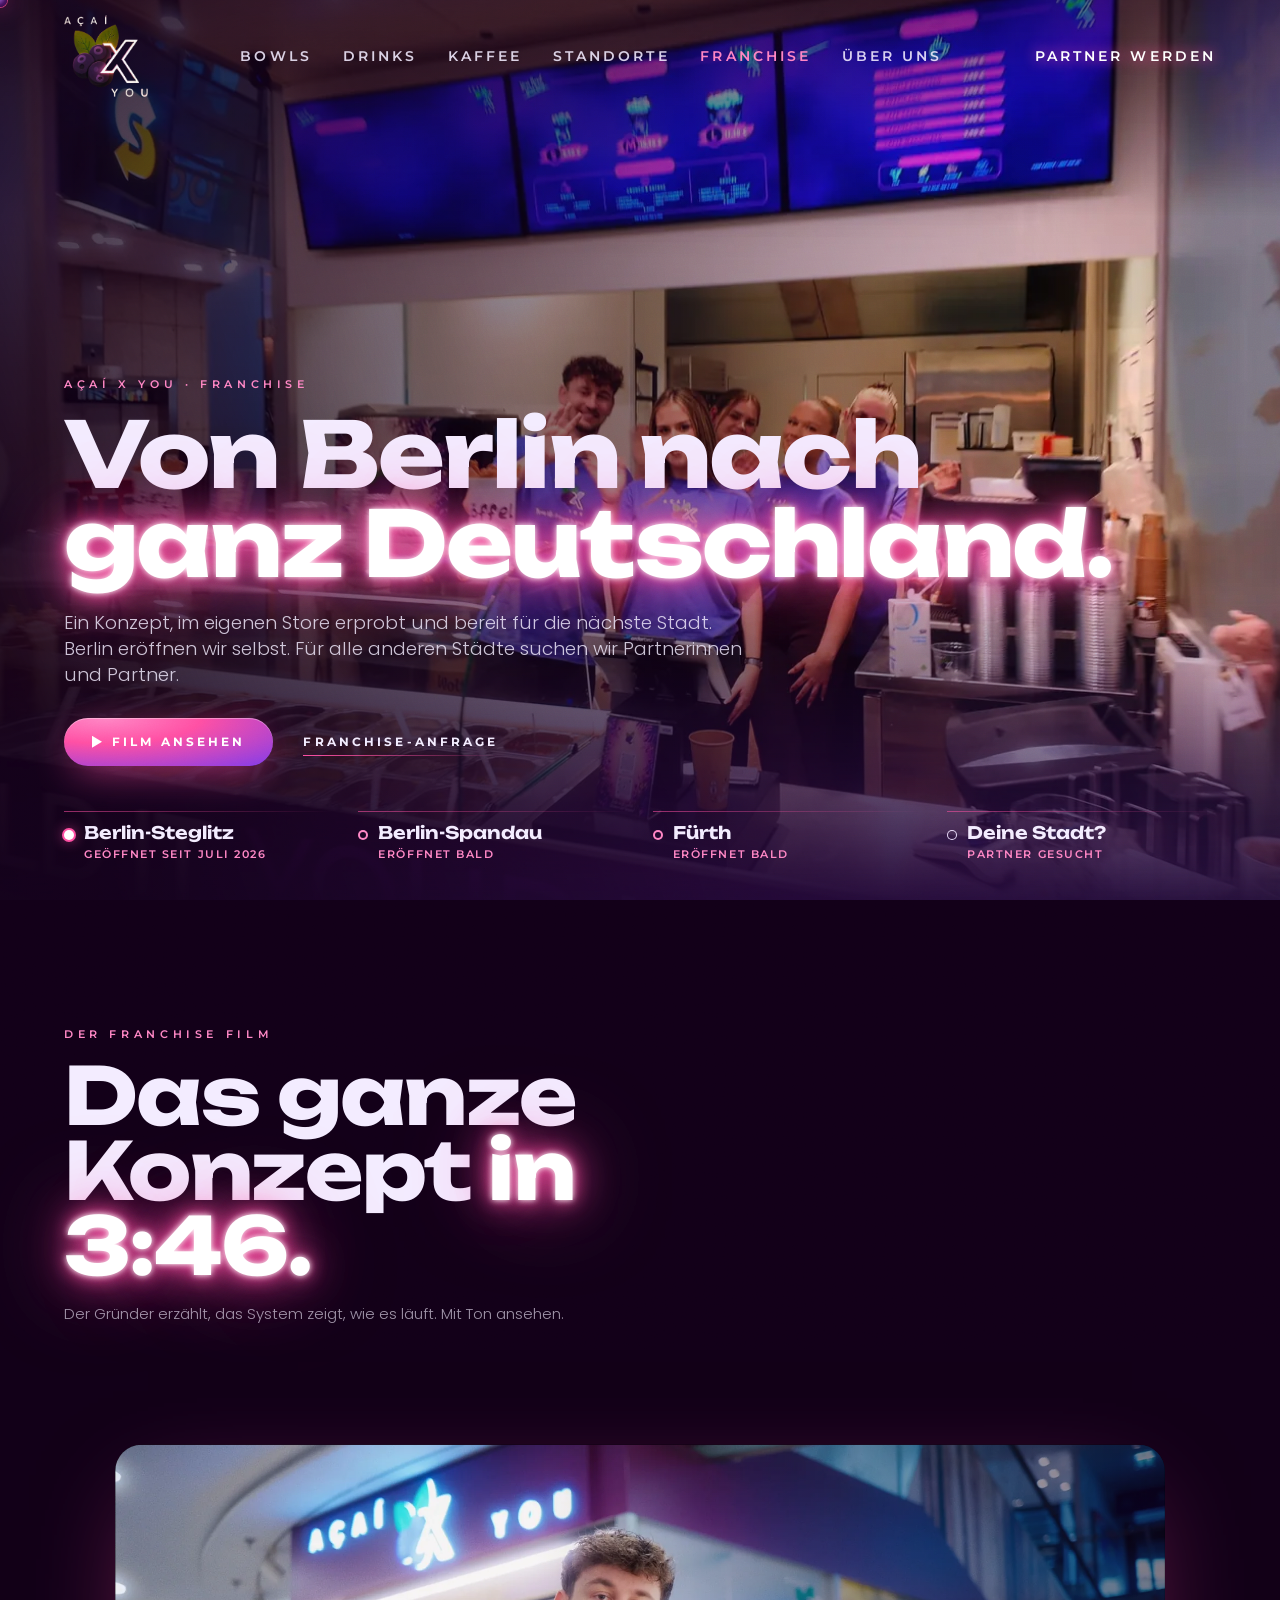
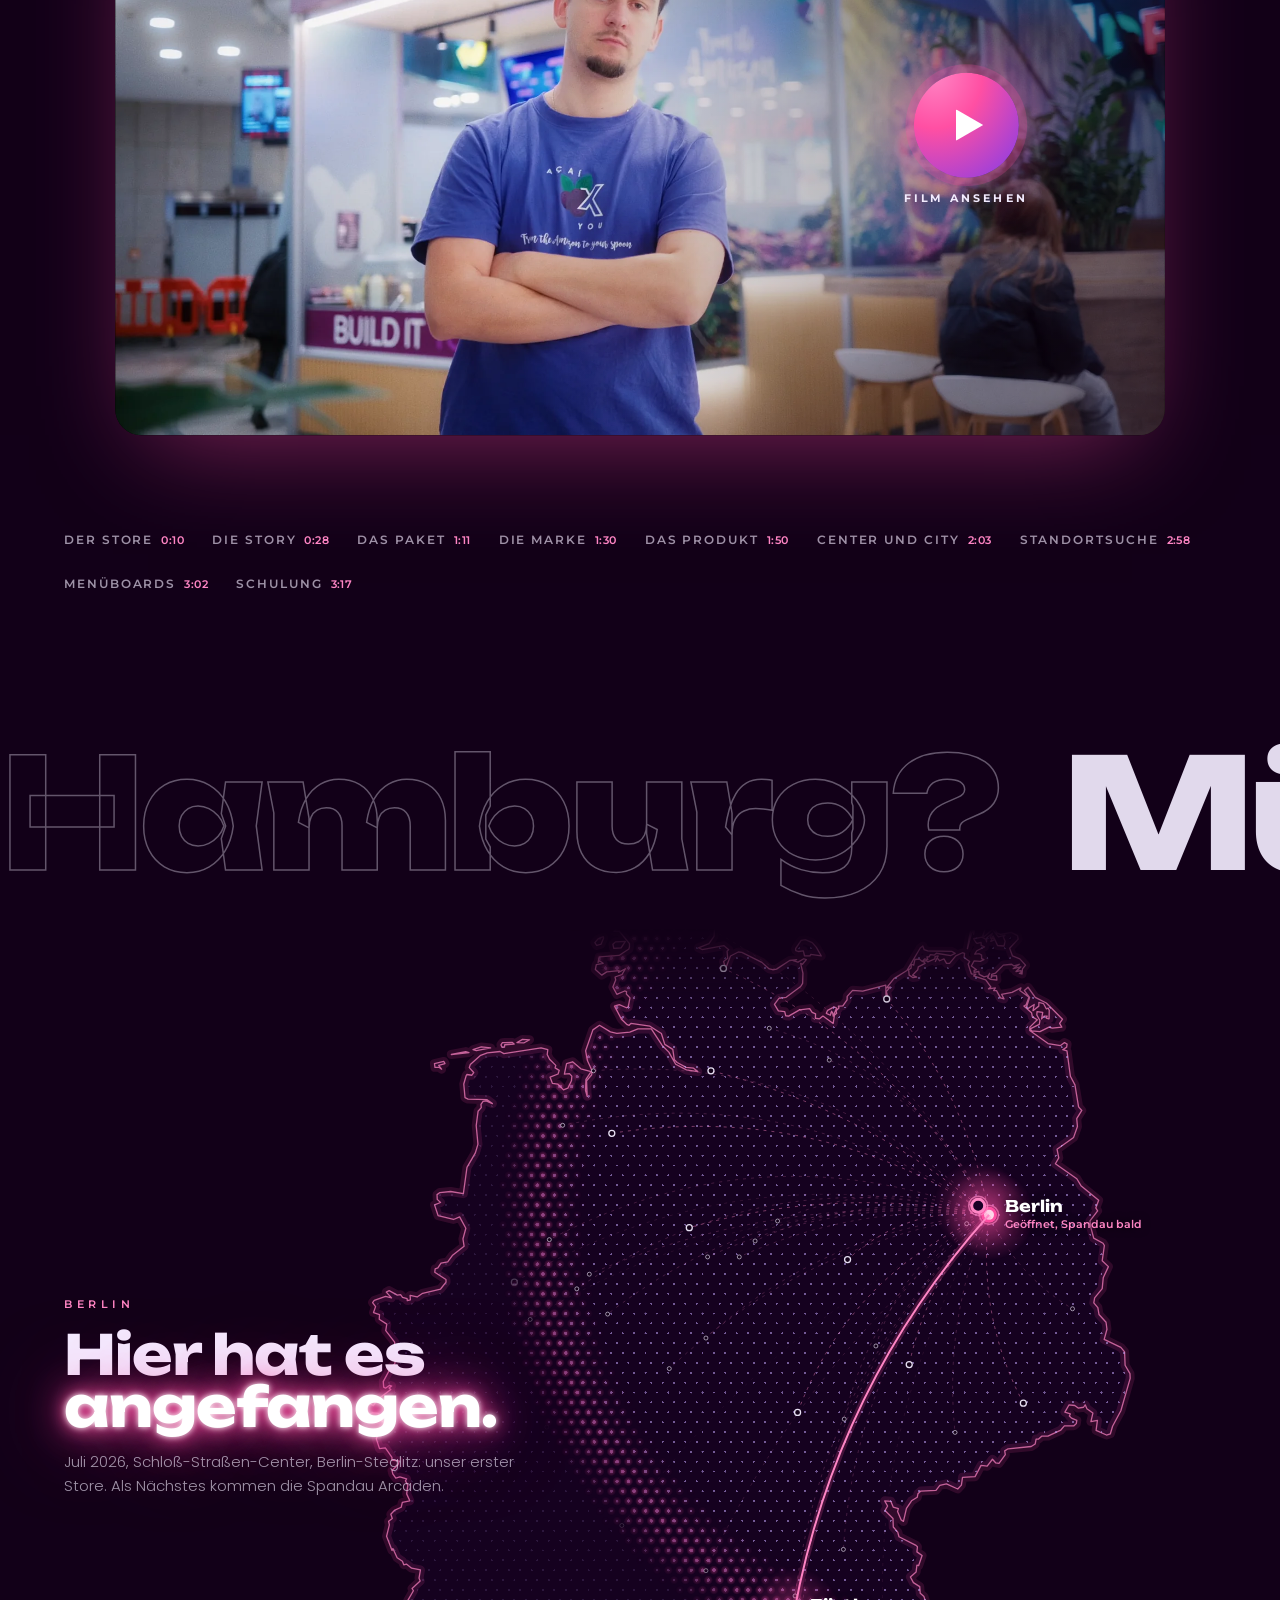
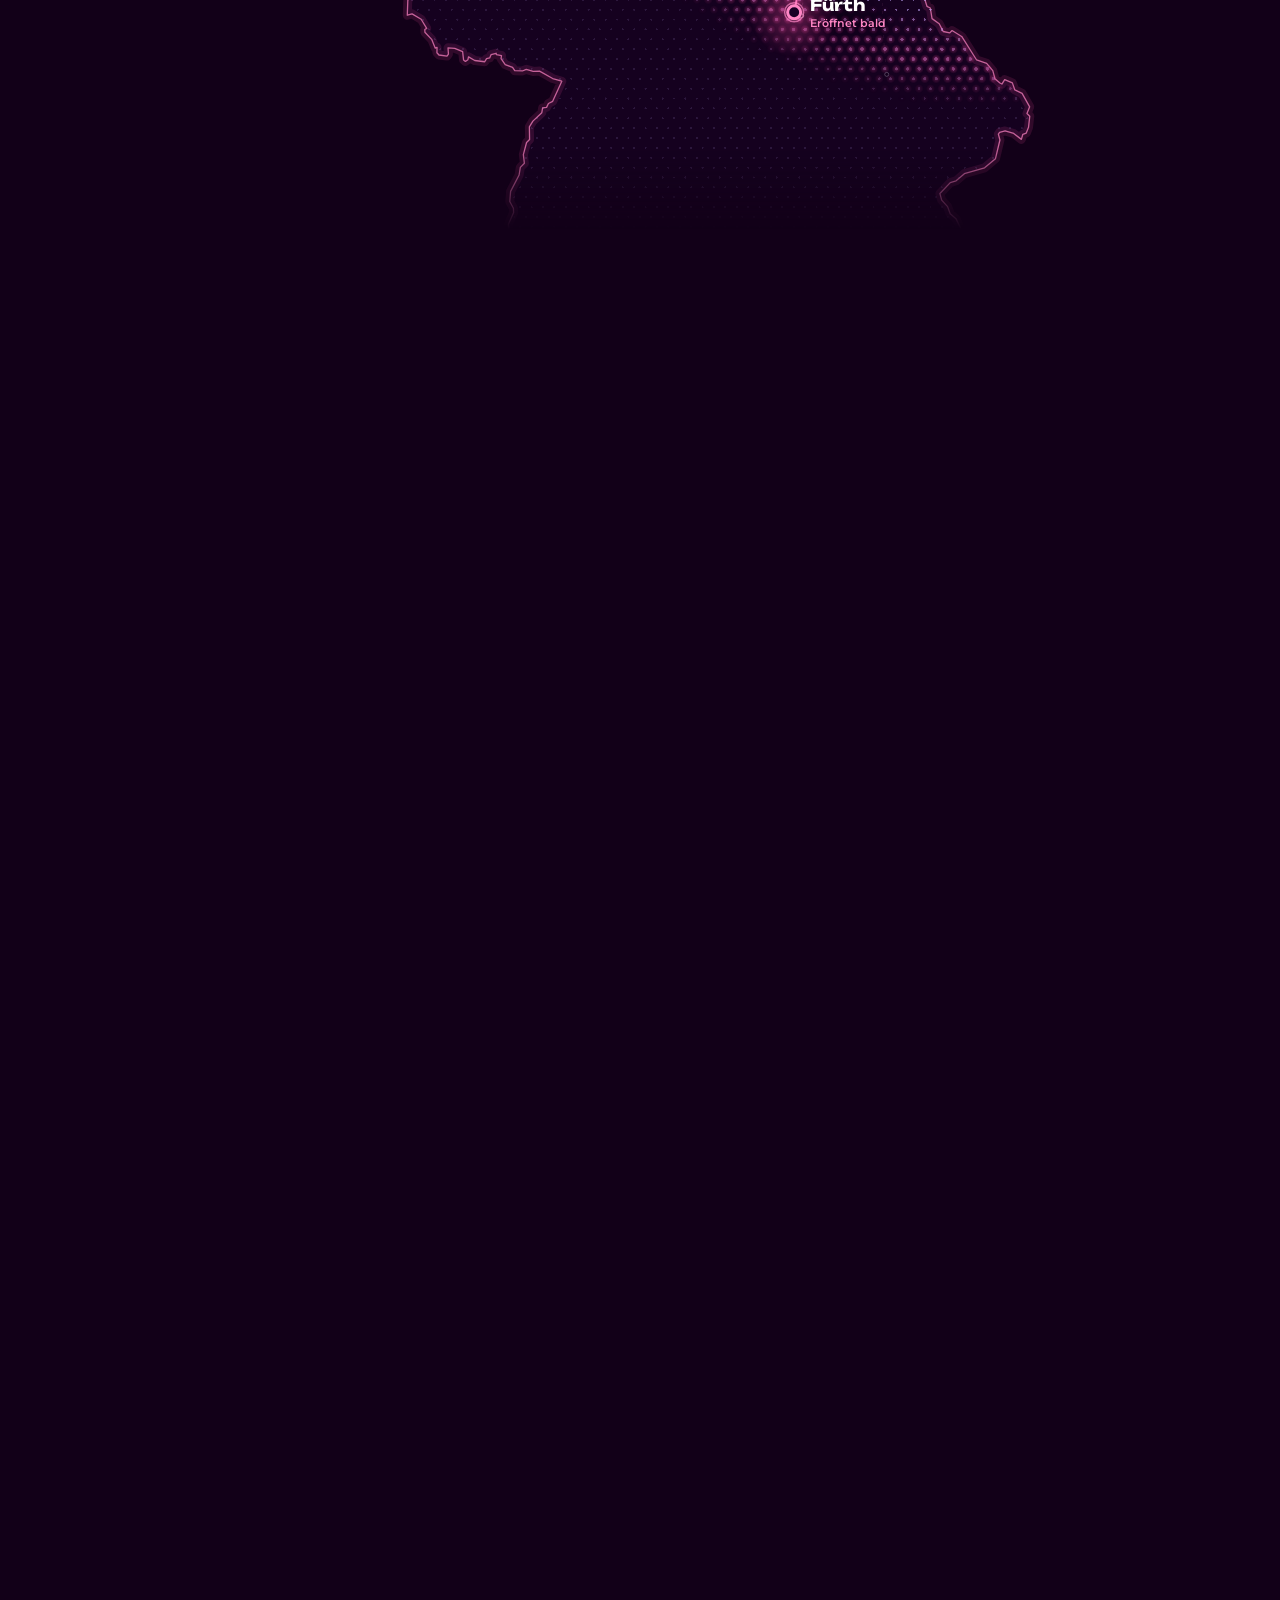
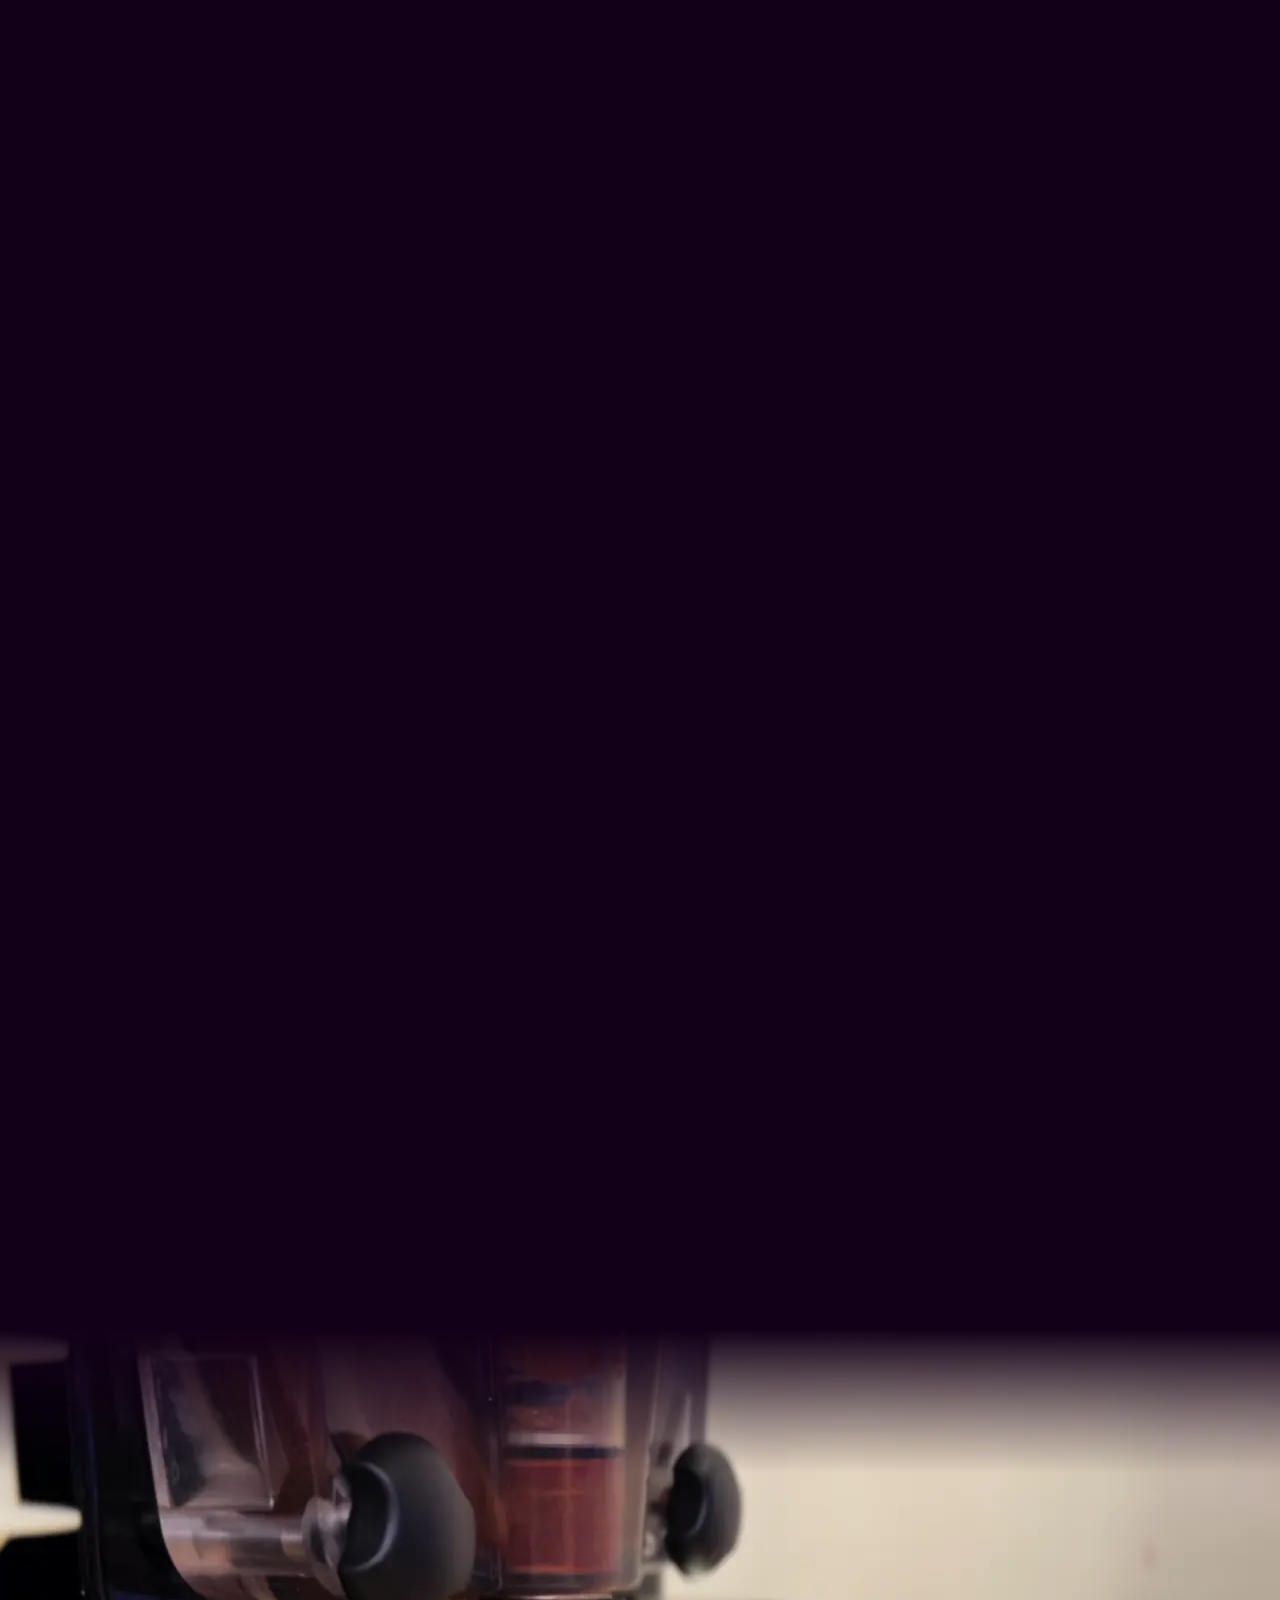
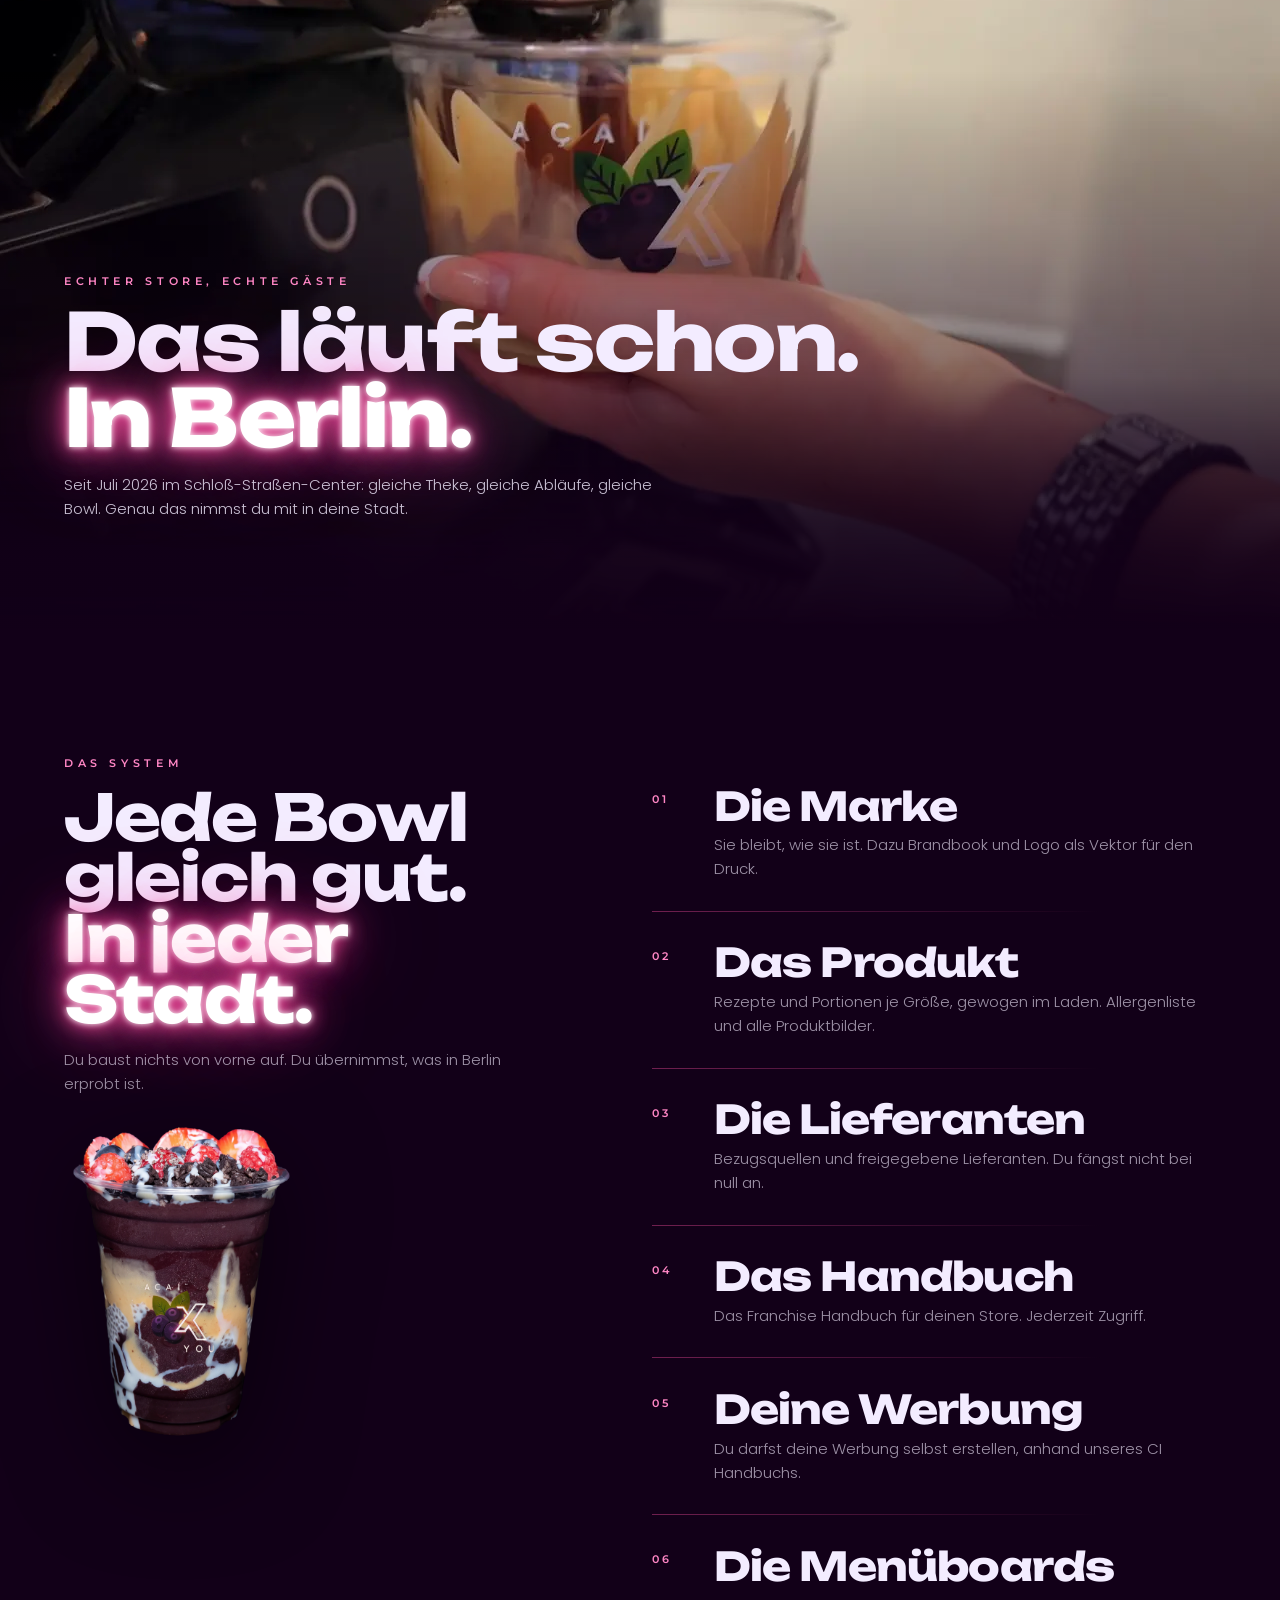
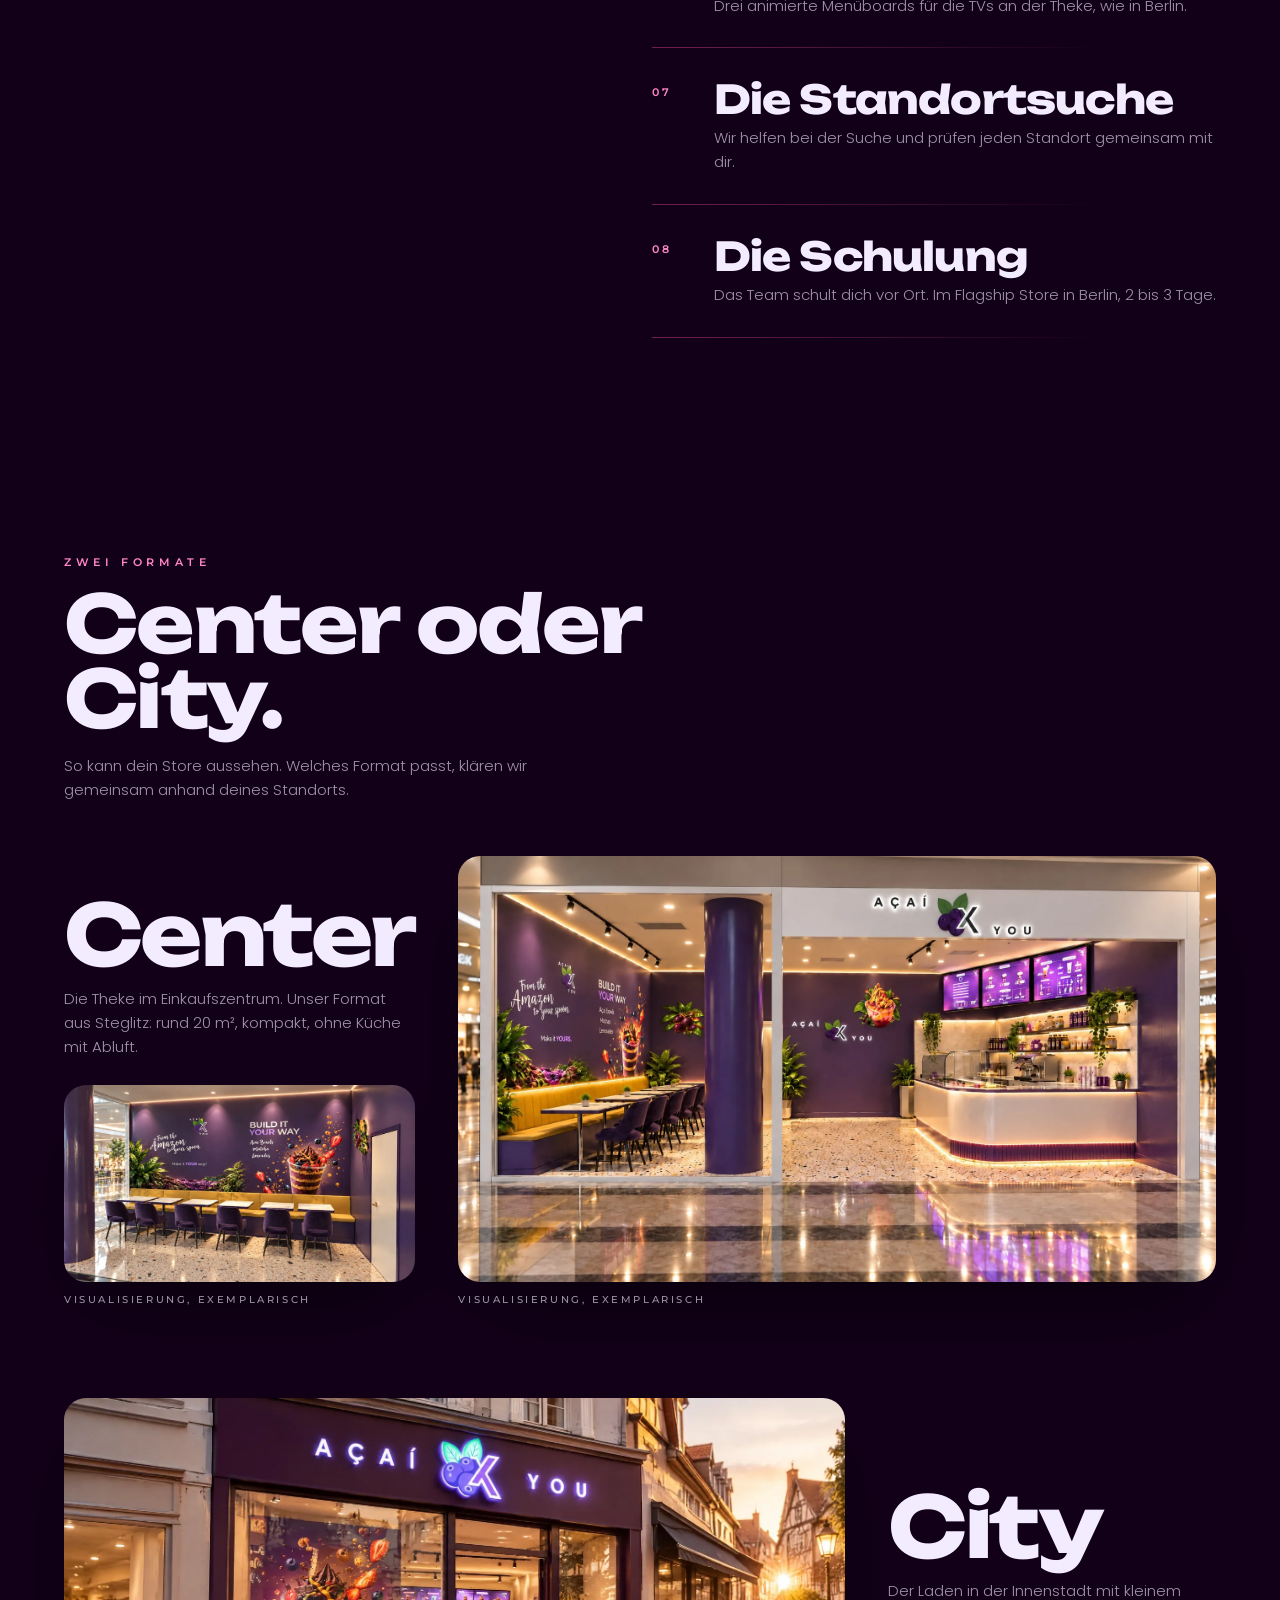
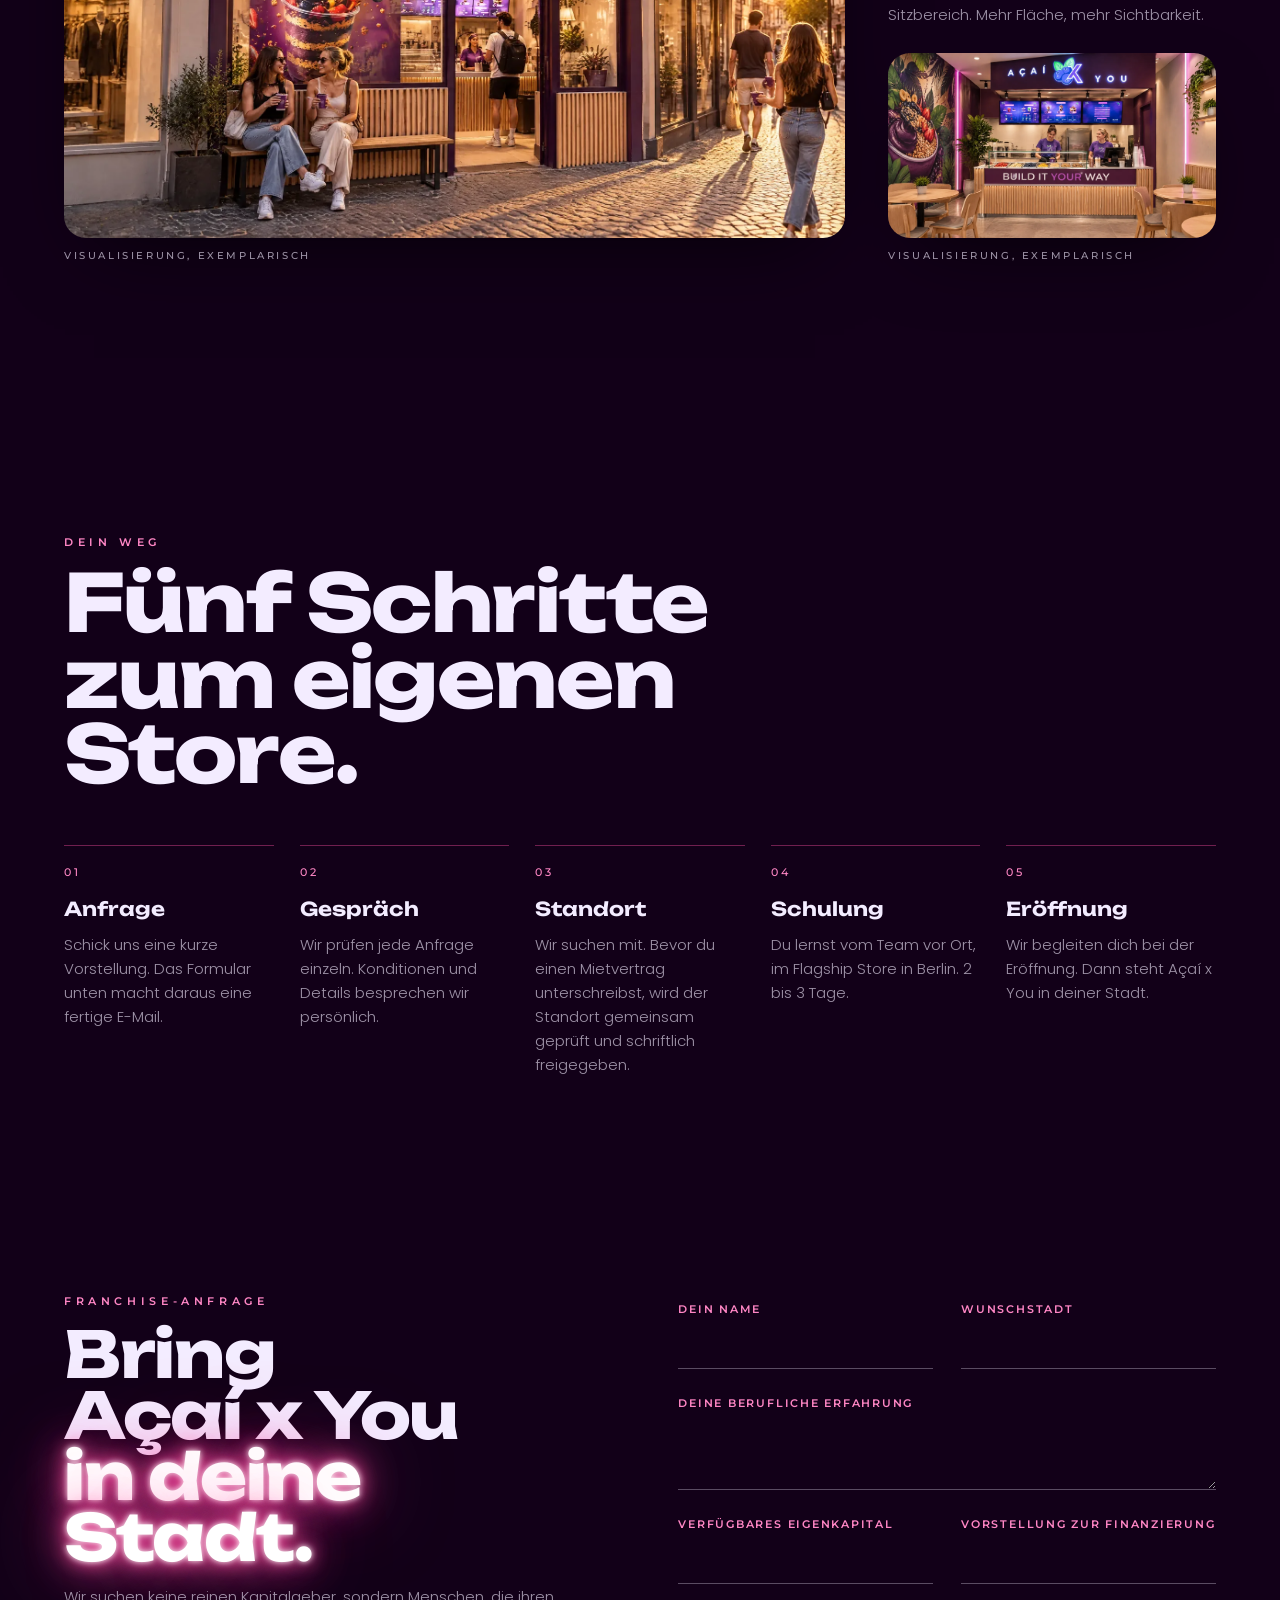
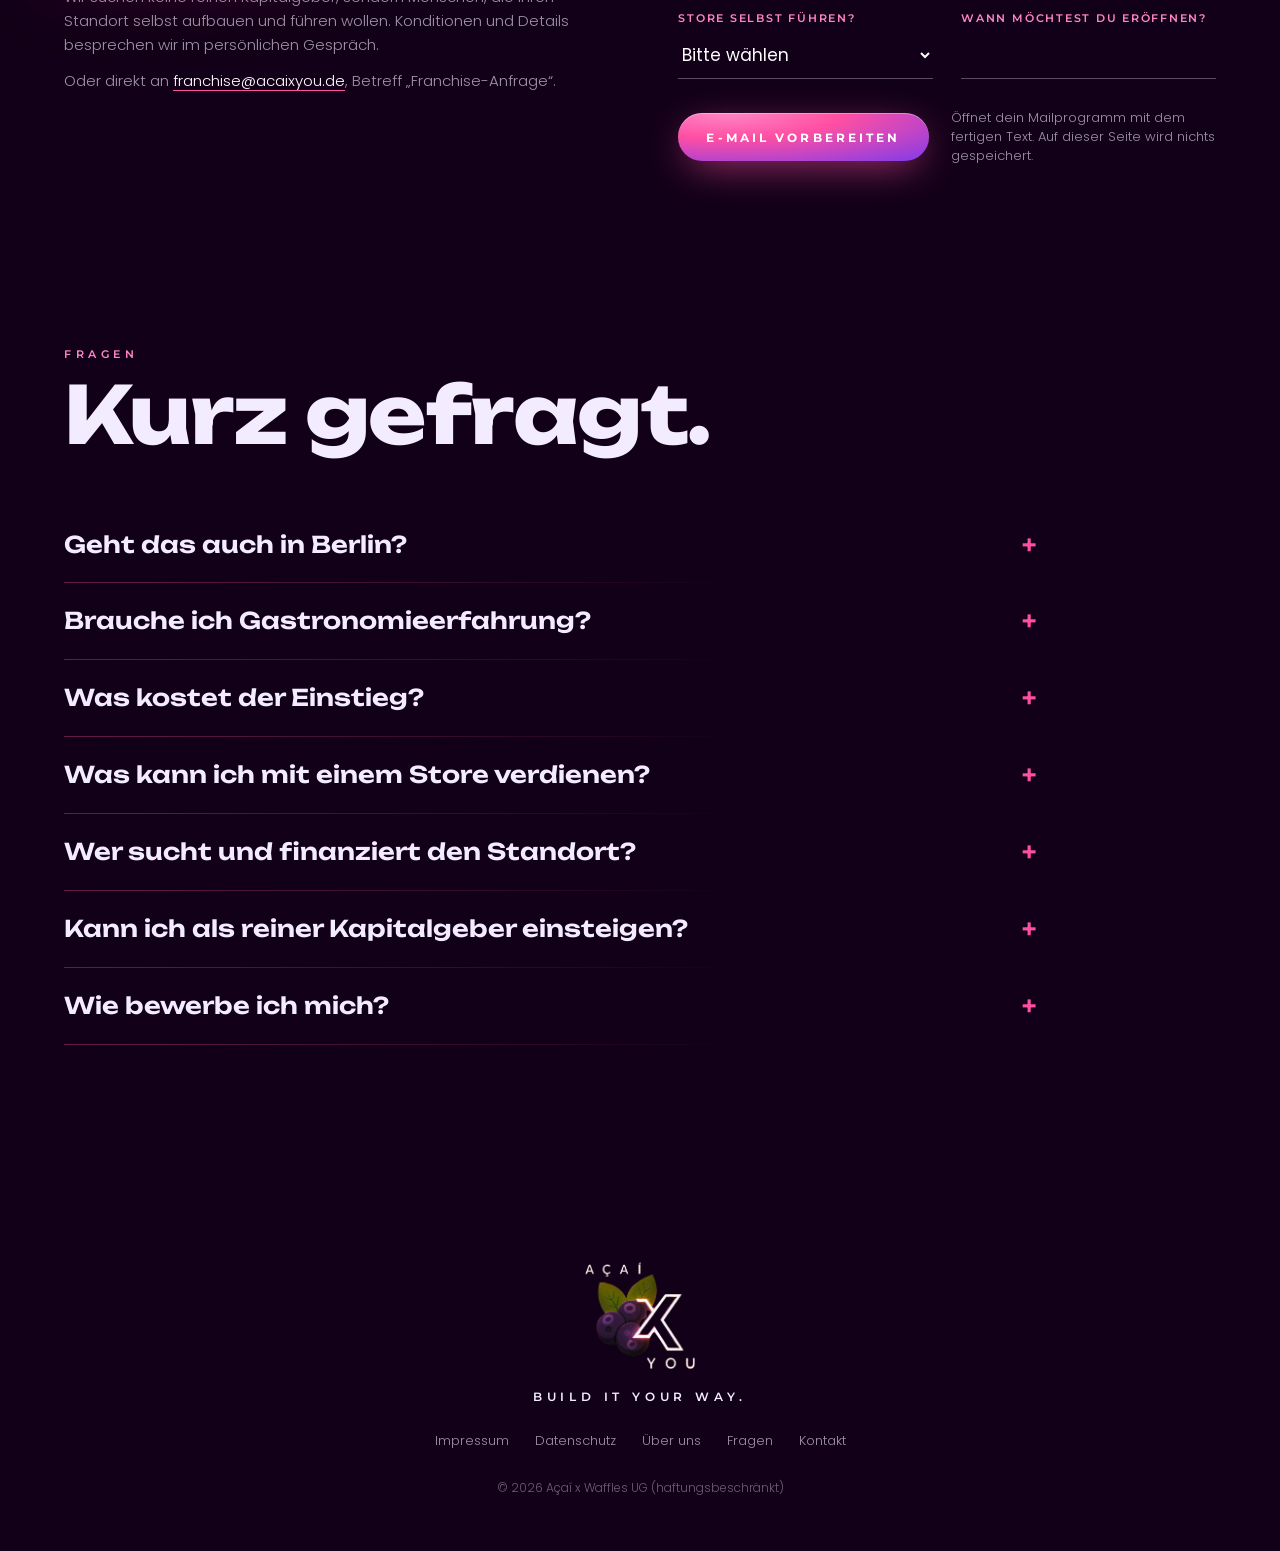
==== franchise.html @ f1b93366 "Açaí x You Website 202611051117 Co-Authored-By: Claude Opus 5.5 <noreply@anthropic.com>" ====
<!doctype html>
<html lang="de">
<head>
  <meta name="robots" content="noindex, nofollow">
  <meta charset="utf-8">
  <meta name="viewport" content="width=device-width, initial-scale=1, viewport-fit=cover">
  <title>Franchise · Açaí x You, von Berlin nach ganz Deutschland</title>
  <meta name="description" content="Bring Açaí x You in deine Stadt. Ein erprobtes Açaí Konzept aus Berlin, das fertige System und der Franchise Film. Für Städte außerhalb Berlins suchen wir Partnerinnen und Partner in ganz Deutschland.">
  <meta name="theme-color" content="#120018">
  <meta property="og:title" content="Franchise · Açaí x You">
  <meta property="og:description" content="Von Berlin nach ganz Deutschland. Bring Açaí x You in deine Stadt.">
  <meta property="og:image" content="https://nadercbz.github.io/acai-x-you-website/assets/og.jpg">
  <link rel="icon" href="assets/icon.png">
  <script type="module" crossorigin src="./assets/franchise-i1Ds1XBl.js"></script>
  <link rel="modulepreload" crossorigin href="./assets/data-WLl-rUYb.js">
  <link rel="modulepreload" crossorigin href="./assets/gemeinsam-CGe-1ika.js">
  <link rel="stylesheet" crossorigin href="./assets/data-Dn31qRgW.css">
</head>
<body class="seite">
  <div id="bg" aria-hidden="true"><canvas></canvas></div>
  <div class="korn" aria-hidden="true"></div>

  <header class="nav">
    <a class="nav-logo" href="index.html" aria-label="Açaí x You, zur Startseite"><img src="assets/logo.webp" alt="Açaí x You" width="84" height="84"></a>
    <nav class="nav-links" aria-label="Hauptmenü">
      <a href="index.html#groessen">Bowls</a>
      <a href="index.html#drinks">Drinks</a>
      <a href="index.html#kaffee">Kaffee</a>
      <a href="index.html#standort">Standorte</a>
      <a href="franchise.html" aria-current="page">Franchise</a>
      <a href="ueber-uns.html">Über uns</a>
    </nav>
    <div class="nav-rechts">
      <a class="nav-cta" href="#f-anfrage" data-zu="#f-anfrage">Partner werden</a>
      <button class="burger" aria-label="Menü öffnen" aria-expanded="false"><span></span><span></span></button>
    </div>
  </header>
  <div class="menu-mobil" hidden>
    <a href="index.html#groessen">Bowls</a>
    <a href="index.html#drinks">Drinks</a>
    <a href="index.html#kaffee">Kaffee</a>
    <a href="index.html#lab">Bowl Lab</a>
    <a href="index.html#standort">Standorte</a>
    <a href="franchise.html">Franchise</a>
    <a href="ueber-uns.html">Über uns</a>
    <a class="wolt" data-wolt target="_blank" rel="noopener">Auf Wolt bestellen</a>
  </div>

  <main class="f">
    <!-- 1 Held: echter Store, echte Schlange -->
    <section class="f-held">
      <video class="f-video" data-loop="held" muted loop playsinline preload="auto" aria-hidden="true"></video>
      <div class="f-held-text">
        <p class="label">Açaí x You · Franchise</p>
        <h1 class="neon-titel">Von Berlin nach <em>ganz Deutschland.</em></h1>
        <p class="ueber-lead">Ein Konzept, im eigenen Store erprobt und bereit für die nächste Stadt. Berlin eröffnen wir selbst. Für alle anderen Städte suchen wir Partnerinnen und Partner.</p>
        <div class="knoepfe">
          <button class="knopf knopf-voll" type="button" data-film><i class="f-dreieck" aria-hidden="true"></i>Film ansehen</button>
          <a class="knopf" href="#f-anfrage" data-zu="#f-anfrage">Franchise-Anfrage</a>
        </div>
      </div>
      <ul class="f-status" aria-label="Standorte"></ul>
    </section>

    <!-- 2 Der Franchise Film -->
    <section id="f-film" class="f-film">
      <div class="kopf">
        <p class="label">Der Franchise Film</p>
        <h2>Das ganze Konzept <em>in 3:46.</em></h2>
        <p>Der Gründer erzählt, das System zeigt, wie es läuft. Mit Ton ansehen.</p>
      </div>
      <div class="f-player">
        <video class="f-film-video" playsinline preload="none" poster="franchise/poster.webp" aria-label="Franchise Film von Açaí x You"></video>
        <button class="f-play" type="button" aria-label="Film mit Ton abspielen"><i aria-hidden="true"></i><span>Film ansehen</span></button>
      </div>
      <ol class="f-kapitel" aria-label="Kapitel im Film"></ol>
    </section>

    <!-- 3 Städte als Frage -->
    <div class="f-band-raum" aria-hidden="true"><div class="f-band"></div></div>

    <!-- 4 Deutschlandkarte: Kamera fährt von Berlin auf das ganze Land -->
    <section id="f-karte" class="f-karte">
      <div class="f-karte-buehne">
        <canvas role="img" aria-label="Deutschlandkarte: Store in Berlin-Steglitz geöffnet, Berlin-Spandau und Fürth eröffnen bald, für alle anderen Städte werden Franchise Partner gesucht."></canvas>
        <div class="f-karte-text">
          <article class="f-schritt">
            <p class="label">Berlin</p>
            <h2>Hier hat es <em>angefangen.</em></h2>
            <p>Juli 2026, Schloß-Straßen-Center, Berlin-Steglitz: unser erster Store. Als Nächstes kommen die Spandau Arcaden.</p>
          </article>
          <article class="f-schritt">
            <p class="label">Fürth</p>
            <h2>Dann raus <em>aus Berlin.</em></h2>
            <p>Mit Fürth kommt der erste Standort außerhalb Berlins. Das System ist so gebaut, dass jede Bowl gleich gut wird. In jeder Stadt.</p>
          </article>
          <article class="f-schritt">
            <p class="label">Deutschland</p>
            <h2>Jetzt: <em>ganz Deutschland.</em></h2>
            <div class="f-land"></div>
            <p class="f-land-text">In fast allen Städten gibt es noch kein Açaí x You. Tipp auf deine.</p>
            <div class="f-chips"></div>
            <p class="f-wahl" aria-live="polite"></p>
          </article>
        </div>
        <ul class="f-legende">
          <li class="offen"><i></i>Geöffnet</li>
          <li class="bald"><i></i>Eröffnet bald</li>
          <li class="frei"><i></i>Partner gesucht</li>
        </ul>
      </div>
    </section>

    <!-- 5 Echter Betrieb -->
    <section class="f-beweis">
      <video class="f-video" data-loop="reel" muted loop playsinline preload="none" aria-hidden="true"></video>
      <div class="f-beweis-text">
        <p class="label">Echter Store, echte Gäste</p>
        <h2>Das läuft schon. <em>In Berlin.</em></h2>
        <p>Seit Juli 2026 im Schloß-Straßen-Center: gleiche Theke, gleiche Abläufe, gleiche Bowl. Genau das nimmst du mit in deine Stadt.</p>
      </div>
    </section>

    <!-- 6 Das System -->
    <section class="f-system">
      <div class="f-system-kopf">
        <p class="label">Das System</p>
        <h2>Jede Bowl gleich gut. <em>In jeder Stadt.</em></h2>
        <p>Du baust nichts von vorne auf. Du übernimmst, was in Berlin erprobt ist.</p>
        <img src="assets/becher_sticker/echt-bowl-m.webp" alt="Echte Açaí x You Bowl M mit sichtbaren Schichten" loading="lazy">
      </div>
      <ol class="f-liste"></ol>
    </section>

    <!-- 7 Formate -->
    <section class="f-formate">
      <div class="kopf">
        <p class="label">Zwei Formate</p>
        <h2>Center oder City.</h2>
        <p>So kann dein Store aussehen. Welches Format passt, klären wir gemeinsam anhand deines Standorts.</p>
      </div>
      <div class="f-format-reihe"></div>
    </section>

    <!-- 8 Der Weg -->
    <section class="f-weg">
      <div class="kopf">
        <p class="label">Dein Weg</p>
        <h2>Fünf Schritte zum eigenen Store.</h2>
      </div>
      <ol class="werte f-schritte"></ol>
    </section>

    <!-- 9 Anfrage -->
    <section id="f-anfrage" class="f-anfrage">
      <div class="f-anfrage-kopf">
        <p class="label">Franchise-Anfrage</p>
        <h2>Bring Açaí&nbsp;x&nbsp;You <em class="f-anfrage-ziel">in deine Stadt.</em></h2>
        <p>Wir suchen keine reinen Kapitalgeber, sondern Menschen, die ihren Standort selbst aufbauen und führen wollen. Konditionen und Details besprechen wir im persönlichen Gespräch.</p>
        <p>Oder direkt an <a class="f-link" data-fmail></a>, Betreff „Franchise-Anfrage“.</p>
      </div>
      <form class="f-form">
        <label>Dein Name<input name="name" required autocomplete="name"></label>
        <label>Wunschstadt<input name="stadt" required autocomplete="off"></label>
        <label class="breit">Deine berufliche Erfahrung<textarea name="erfahrung" rows="2"></textarea></label>
        <label>Verfügbares Eigenkapital<input name="kapital" autocomplete="off"></label>
        <label>Vorstellung zur Finanzierung<input name="finanzierung" autocomplete="off"></label>
        <label>Store selbst führen?
          <select name="selbst"><option value="">Bitte wählen</option><option>Ja</option><option>Nein</option><option>Noch offen</option></select>
        </label>
        <label>Wann möchtest du eröffnen?<input name="zeitpunkt" autocomplete="off"></label>
        <div class="breit f-form-fuss">
          <button class="knopf knopf-voll" type="submit">E-Mail vorbereiten</button>
          <small>Öffnet dein Mailprogramm mit dem fertigen Text. Auf dieser Seite wird nichts gespeichert.</small>
        </div>
      </form>
    </section>

    <!-- 10 Fragen -->
    <section class="f-faq">
      <div class="kopf"><p class="label">Fragen</p><h2>Kurz gefragt.</h2></div>
      <div class="faq-liste"></div>
    </section>
  </main>

  <footer class="fuss ebene-vorn">
    <img src="assets/logo.webp" alt="Açaí x You" width="120" height="120">
    <p class="fuss-claim">Build it YOUR way.</p>
    <nav class="fuss-links" aria-label="Rechtliches">
      <a data-impressum target="_blank" rel="noopener">Impressum</a>
      <a data-datenschutz target="_blank" rel="noopener">Datenschutz</a>
      <a href="ueber-uns.html">Über uns</a>
      <a href="index.html#faq">Fragen</a>
      <a data-mail>Kontakt</a>
    </nav>
    <p class="fuss-klein">© 2026 Açaí x Waffles UG (haftungsbeschränkt)</p>
  </footer>
  <div class="cursor" aria-hidden="true"></div>
</body>
</html>
---- assets/data-Dn31qRgW.css ----
@font-face{font-family:Unbounded Variable;font-style:normal;font-display:swap;font-weight:200 900;src:url(./unbounded-cyrillic-ext-wght-normal-2qyXmZWE.woff2)format("woff2-variations");unicode-range:U+460-52F,U+1C80-1C8A,U+20B4,U+2DE0-2DFF,U+A640-A69F,U+FE2E-FE2F}@font-face{font-family:Unbounded Variable;font-style:normal;font-display:swap;font-weight:200 900;src:url(./unbounded-cyrillic-wght-normal-C627f1f8.woff2)format("woff2-variations");unicode-range:U+301,U+400-45F,U+490-491,U+4B0-4B1,U+2116}@font-face{font-family:Unbounded Variable;font-style:normal;font-display:swap;font-weight:200 900;src:url(./unbounded-vietnamese-wght-normal-rat7GD3o.woff2)format("woff2-variations");unicode-range:U+102-103,U+110-111,U+128-129,U+168-169,U+1A0-1A1,U+1AF-1B0,U+300-301,U+303-304,U+308-309,U+323,U+329,U+1EA0-1EF9,U+20AB}@font-face{font-family:Unbounded Variable;font-style:normal;font-display:swap;font-weight:200 900;src:url(./unbounded-latin-ext-wght-normal-D6H-S6MW.woff2)format("woff2-variations");unicode-range:U+100-2BA,U+2BD-2C5,U+2C7-2CC,U+2CE-2D7,U+2DD-2FF,U+304,U+308,U+329,U+1D00-1DBF,U+1E00-1E9F,U+1EF2-1EFF,U+2020,U+20A0-20AB,U+20AD-20C0,U+2113,U+2C60-2C7F,U+A720-A7FF}@font-face{font-family:Unbounded Variable;font-style:normal;font-display:swap;font-weight:200 900;src:url(./unbounded-latin-wght-normal-D5afBTBx.woff2)format("woff2-variations");unicode-range:U+??,U+131,U+152-153,U+2BB-2BC,U+2C6,U+2DA,U+2DC,U+304,U+308,U+329,U+2000-206F,U+20AC,U+2122,U+2191,U+2193,U+2212,U+2215,U+FEFF,U+FFFD}@font-face{font-family:Montserrat;font-style:normal;font-display:swap;font-weight:500;src:url(./montserrat-cyrillic-ext-500-normal-11xBT7e1.woff2)format("woff2"),url(./montserrat-cyrillic-ext-500-normal-DOzfAZ45.woff)format("woff");unicode-range:U+460-52F,U+1C80-1C8A,U+20B4,U+2DE0-2DFF,U+A640-A69F,U+FE2E-FE2F}@font-face{font-family:Montserrat;font-style:normal;font-display:swap;font-weight:500;src:url(./montserrat-cyrillic-500-normal-T0SG181k.woff2)format("woff2"),url(./montserrat-cyrillic-500-normal-CyGtXmN9.woff)format("woff");unicode-range:U+301,U+400-45F,U+490-491,U+4B0-4B1,U+2116}@font-face{font-family:Montserrat;font-style:normal;font-display:swap;font-weight:500;src:url(./montserrat-vietnamese-500-normal-NT-t8RG1.woff2)format("woff2"),url(./montserrat-vietnamese-500-normal-DpeZlV_K.woff)format("woff");unicode-range:U+102-103,U+110-111,U+128-129,U+168-169,U+1A0-1A1,U+1AF-1B0,U+300-301,U+303-304,U+308-309,U+323,U+329,U+1EA0-1EF9,U+20AB}@font-face{font-family:Montserrat;font-style:normal;font-display:swap;font-weight:500;src:url(./montserrat-latin-ext-500-normal-BKtbrd6n.woff2)format("woff2"),url(./montserrat-latin-ext-500-normal-DWPqqZgs.woff)format("woff");unicode-range:U+100-2BA,U+2BD-2C5,U+2C7-2CC,U+2CE-2D7,U+2DD-2FF,U+304,U+308,U+329,U+1D00-1DBF,U+1E00-1E9F,U+1EF2-1EFF,U+2020,U+20A0-20AB,U+20AD-20C0,U+2113,U+2C60-2C7F,U+A720-A7FF}@font-face{font-family:Montserrat;font-style:normal;font-display:swap;font-weight:500;src:url(./montserrat-latin-500-normal-DRFEGfly.woff2)format("woff2"),url(./montserrat-latin-500-normal-Dok2oTci.woff)format("woff");unicode-range:U+??,U+131,U+152-153,U+2BB-2BC,U+2C6,U+2DA,U+2DC,U+304,U+308,U+329,U+2000-206F,U+20AC,U+2122,U+2191,U+2193,U+2212,U+2215,U+FEFF,U+FFFD}@font-face{font-family:Montserrat;font-style:normal;font-display:swap;font-weight:600;src:url(./montserrat-cyrillic-ext-600-normal-BtBW-rpm.woff2)format("woff2"),url(./montserrat-cyrillic-ext-600-normal-wReYPmz2.woff)format("woff");unicode-range:U+460-52F,U+1C80-1C8A,U+20B4,U+2DE0-2DFF,U+A640-A69F,U+FE2E-FE2F}@font-face{font-family:Montserrat;font-style:normal;font-display:swap;font-weight:600;src:url(./montserrat-cyrillic-600-normal-CQEPC0hM.woff2)format("woff2"),url(./montserrat-cyrillic-600-normal-DUglwBrH.woff)format("woff");unicode-range:U+301,U+400-45F,U+490-491,U+4B0-4B1,U+2116}@font-face{font-family:Montserrat;font-style:normal;font-display:swap;font-weight:600;src:url(./montserrat-vietnamese-600-normal-DKe6qT_E.woff2)format("woff2"),url(./montserrat-vietnamese-600-normal-SJ-HTWuM.woff)format("woff");unicode-range:U+102-103,U+110-111,U+128-129,U+168-169,U+1A0-1A1,U+1AF-1B0,U+300-301,U+303-304,U+308-309,U+323,U+329,U+1EA0-1EF9,U+20AB}@font-face{font-family:Montserrat;font-style:normal;font-display:swap;font-weight:600;src:url(./montserrat-latin-ext-600-normal-DSkTqI9L.woff2)format("woff2"),url(./montserrat-latin-ext-600-normal-CSDhkhgS.woff)format("woff");unicode-range:U+100-2BA,U+2BD-2C5,U+2C7-2CC,U+2CE-2D7,U+2DD-2FF,U+304,U+308,U+329,U+1D00-1DBF,U+1E00-1E9F,U+1EF2-1EFF,U+2020,U+20A0-20AB,U+20AD-20C0,U+2113,U+2C60-2C7F,U+A720-A7FF}@font-face{font-family:Montserrat;font-style:normal;font-display:swap;font-weight:600;src:url(./montserrat-latin-600-normal-UVxSCcoG.woff2)format("woff2"),url(./montserrat-latin-600-normal-CdhFl4lI.woff)format("woff");unicode-range:U+??,U+131,U+152-153,U+2BB-2BC,U+2C6,U+2DA,U+2DC,U+304,U+308,U+329,U+2000-206F,U+20AC,U+2122,U+2191,U+2193,U+2212,U+2215,U+FEFF,U+FFFD}@font-face{font-family:Montserrat;font-style:normal;font-display:swap;font-weight:700;src:url(./montserrat-cyrillic-ext-700-normal-MyDreaeu.woff2)format("woff2"),url(./montserrat-cyrillic-ext-700-normal-D-Mk2xRJ.woff)format("woff");unicode-range:U+460-52F,U+1C80-1C8A,U+20B4,U+2DE0-2DFF,U+A640-A69F,U+FE2E-FE2F}@font-face{font-family:Montserrat;font-style:normal;font-display:swap;font-weight:700;src:url(./montserrat-cyrillic-700-normal-D-Pqjtdp.woff2)format("woff2"),url(./montserrat-cyrillic-700-normal-BvLYcGP1.woff)format("woff");unicode-range:U+301,U+400-45F,U+490-491,U+4B0-4B1,U+2116}@font-face{font-family:Montserrat;font-style:normal;font-display:swap;font-weight:700;src:url(./montserrat-vietnamese-700-normal-C0x1De3p.woff2)format("woff2"),url(./montserrat-vietnamese-700-normal-DnwGT2D9.woff)format("woff");unicode-range:U+102-103,U+110-111,U+128-129,U+168-169,U+1A0-1A1,U+1AF-1B0,U+300-301,U+303-304,U+308-309,U+323,U+329,U+1EA0-1EF9,U+20AB}@font-face{font-family:Montserrat;font-style:normal;font-display:swap;font-weight:700;src:url(./montserrat-latin-ext-700-normal-BOP2Nhf0.woff2)format("woff2"),url(./montserrat-latin-ext-700-normal-DdDFr05Z.woff)format("woff");unicode-range:U+100-2BA,U+2BD-2C5,U+2C7-2CC,U+2CE-2D7,U+2DD-2FF,U+304,U+308,U+329,U+1D00-1DBF,U+1E00-1E9F,U+1EF2-1EFF,U+2020,U+20A0-20AB,U+20AD-20C0,U+2113,U+2C60-2C7F,U+A720-A7FF}@font-face{font-family:Montserrat;font-style:normal;font-display:swap;font-weight:700;src:url(./montserrat-latin-700-normal-BdjcYUrC.woff2)format("woff2"),url(./montserrat-latin-700-normal-BWkrl476.woff)format("woff");unicode-range:U+??,U+131,U+152-153,U+2BB-2BC,U+2C6,U+2DA,U+2DC,U+304,U+308,U+329,U+2000-206F,U+20AC,U+2122,U+2191,U+2193,U+2212,U+2215,U+FEFF,U+FFFD}@font-face{font-family:Poppins;font-style:normal;font-display:swap;font-weight:300;src:url(./poppins-devanagari-300-normal-D7nrgzLr.woff2)format("woff2"),url(./poppins-devanagari-300-normal-5EpgE5P1.woff)format("woff");unicode-range:U+900-97F,U+1CD0-1CF9,U+200C-200D,U+20A8,U+20B9,U+20F0,U+25CC,U+A830-A839,U+A8E0-A8FF,U+11B00-11B09}@font-face{font-family:Poppins;font-style:normal;font-display:swap;font-weight:300;src:url(./poppins-latin-ext-300-normal-Cirz0Guu.woff2)format("woff2"),url(./poppins-latin-ext-300-normal-nf6F73WS.woff)format("woff");unicode-range:U+100-2BA,U+2BD-2C5,U+2C7-2CC,U+2CE-2D7,U+2DD-2FF,U+304,U+308,U+329,U+1D00-1DBF,U+1E00-1E9F,U+1EF2-1EFF,U+2020,U+20A0-20AB,U+20AD-20C0,U+2113,U+2C60-2C7F,U+A720-A7FF}@font-face{font-family:Poppins;font-style:normal;font-display:swap;font-weight:300;src:url(./poppins-latin-300-normal-Dku2WoCh.woff2)format("woff2"),url(./poppins-latin-300-normal-DCNuMXUj.woff)format("woff");unicode-range:U+??,U+131,U+152-153,U+2BB-2BC,U+2C6,U+2DA,U+2DC,U+304,U+308,U+329,U+2000-206F,U+20AC,U+2122,U+2191,U+2193,U+2212,U+2215,U+FEFF,U+FFFD}@font-face{font-family:Poppins;font-style:normal;font-display:swap;font-weight:400;src:url(./poppins-devanagari-400-normal-CJDn6rn8.woff2)format("woff2"),url(./poppins-devanagari-400-normal-CqVvlrh5.woff)format("woff");unicode-range:U+900-97F,U+1CD0-1CF9,U+200C-200D,U+20A8,U+20B9,U+20F0,U+25CC,U+A830-A839,U+A8E0-A8FF,U+11B00-11B09}@font-face{font-family:Poppins;font-style:normal;font-display:swap;font-weight:400;src:url(./poppins-latin-ext-400-normal-by3JarPu.woff2)format("woff2"),url(./poppins-latin-ext-400-normal-DaBSavcJ.woff)format("woff");unicode-range:U+100-2BA,U+2BD-2C5,U+2C7-2CC,U+2CE-2D7,U+2DD-2FF,U+304,U+308,U+329,U+1D00-1DBF,U+1E00-1E9F,U+1EF2-1EFF,U+2020,U+20A0-20AB,U+20AD-20C0,U+2113,U+2C60-2C7F,U+A720-A7FF}@font-face{font-family:Poppins;font-style:normal;font-display:swap;font-weight:400;src:url(./poppins-latin-400-normal-cpxAROuN.woff2)format("woff2"),url(./poppins-latin-400-normal-BOb3E3N0.woff)format("woff");unicode-range:U+??,U+131,U+152-153,U+2BB-2BC,U+2C6,U+2DA,U+2DC,U+304,U+308,U+329,U+2000-206F,U+20AC,U+2122,U+2191,U+2193,U+2212,U+2215,U+FEFF,U+FFFD}@font-face{font-family:Poppins;font-style:normal;font-display:swap;font-weight:500;src:url(./poppins-devanagari-500-normal-BIdkeU1p.woff2)format("woff2"),url(./poppins-devanagari-500-normal-DMPDjHtT.woff)format("woff");unicode-range:U+900-97F,U+1CD0-1CF9,U+200C-200D,U+20A8,U+20B9,U+20F0,U+25CC,U+A830-A839,U+A8E0-A8FF,U+11B00-11B09}@font-face{font-family:Poppins;font-style:normal;font-display:swap;font-weight:500;src:url(./poppins-latin-ext-500-normal-CK-6C4Hw.woff2)format("woff2"),url(./poppins-latin-ext-500-normal-CgAe2rWW.woff)format("woff");unicode-range:U+100-2BA,U+2BD-2C5,U+2C7-2CC,U+2CE-2D7,U+2DD-2FF,U+304,U+308,U+329,U+1D00-1DBF,U+1E00-1E9F,U+1EF2-1EFF,U+2020,U+20A0-20AB,U+20AD-20C0,U+2113,U+2C60-2C7F,U+A720-A7FF}@font-face{font-family:Poppins;font-style:normal;font-display:swap;font-weight:500;src:url(./poppins-latin-500-normal-C8OXljZJ.woff2)format("woff2"),url(./poppins-latin-500-normal-DGXqpDMm.woff)format("woff");unicode-range:U+??,U+131,U+152-153,U+2BB-2BC,U+2C6,U+2DA,U+2DC,U+304,U+308,U+329,U+2000-206F,U+20AC,U+2122,U+2191,U+2193,U+2212,U+2215,U+FEFF,U+FFFD}:root{--nacht:#120018;--acai:#2a0738;--pflaume:#2a1149;--violett:#7c3aed;--lila:#a855f7;--pink:#ff4fa3;--pink-hell:#ff86c5;--flieder:#e9dcfb;--nebel:#f3ecff;--blatt:#9be15d;--text:#f3ecff;--leise:#f3ecff9e;--display:"Unbounded Variable", "Unbounded", sans-serif;--breit:"Montserrat", sans-serif;--body:"Poppins", sans-serif;--rand:clamp(20px, 5vw, 72px);--ease:cubic-bezier(.22, 1, .36, 1)}*{box-sizing:border-box;margin:0;padding:0}[hidden]{display:none!important}html{-webkit-text-size-adjust:100%}html.lenis,html.lenis body{height:auto}.lenis.lenis-smooth{scroll-behavior:auto!important}body{background:var(--nacht);color:var(--text);font-family:var(--body);-webkit-font-smoothing:antialiased;font-size:clamp(15px,1.05vw,18px);font-weight:300;line-height:1.6;overflow-x:hidden}img{max-width:100%;display:block}a{color:inherit;text-decoration:none}button{font:inherit;color:inherit;cursor:pointer;background:0 0;border:0}::selection{background:var(--pink);color:var(--nacht)}#bg{z-index:0;pointer-events:none;background:#2c0a3e;width:100vw;height:100vh;position:fixed;inset:0}#bg canvas{width:100%;height:100%}#cups{z-index:2;pointer-events:none;position:fixed;inset:0}.korn{z-index:5;pointer-events:none;opacity:.07;mix-blend-mode:overlay;background-image:url("data:image/svg+xml,%3Csvg xmlns='http://www.w3.org/2000/svg' width='160' height='160'%3E%3Cfilter id='n'%3E%3CfeTurbulence type='fractalNoise' baseFrequency='.9' numOctaves='3' stitchTiles='stitch'/%3E%3C/filter%3E%3Crect width='100%25' height='100%25' filter='url(%23n)'/%3E%3C/svg%3E");animation:1.2s steps(6,end) infinite korn;position:fixed;inset:-50%}@keyframes korn{0%{transform:translate(0)}33%{transform:translate(-3%,2%)}66%{transform:translate(2%,-3%)}to{transform:translate(0)}}.ebene-hinten{z-index:1;position:relative}.ebene-vorn{z-index:3;position:relative}main>section{position:relative}#schichten,#signatures{z-index:3}[data-cup],[data-lab]{position:relative}.cup-ersatz{object-fit:contain;object-position:center bottom;width:100%;height:100%;position:absolute;inset:0}html.gl .cup-ersatz{visibility:hidden}.label{font-family:var(--breit);letter-spacing:.42em;text-transform:uppercase;color:var(--pink-hell);font-size:11px;font-weight:600}h1,h2,h3{font-family:var(--display);letter-spacing:-.02em;font-weight:750;line-height:.95}h2{margin:14px 0 18px;font-size:clamp(38px,6.2vw,104px)}h3{font-size:clamp(24px,2.4vw,38px)}em{font-style:normal}.neon-titel em,h2 em{color:#fff;text-shadow:0 0 6px #fff, 0 0 18px var(--pink), 0 0 42px var(--pink), 0 0 90px #ff4fa399}.kopf{max-width:760px;margin-bottom:clamp(36px,6vh,72px)}.kopf p:last-child{color:var(--leise);max-width:520px}.knoepfe{flex-wrap:wrap;align-items:center;gap:14px 26px;margin-top:30px;display:flex}.knopf{min-height:48px;font-family:var(--breit);letter-spacing:.26em;text-transform:uppercase;transition:color .3s var(--ease);align-items:center;gap:10px;padding:0 4px;font-size:12px;font-weight:700;display:inline-flex;position:relative}.knopf:after{content:"";background:linear-gradient(90deg, var(--pink), transparent);transform-origin:0;height:1px;transition:transform .5s var(--ease);position:absolute;bottom:10px;left:4px;right:4px}.knopf:hover:after{transform:scaleX(1.25)}.knopf-voll{color:#fff;background:radial-gradient(120% 140% at 20% 0,#ff86c5 0%,#ff4fa3 38%,#7c3aed 100%);border-radius:999px;padding:0 28px;box-shadow:0 10px 40px -10px #ff4fa3cc,inset 0 1px #ffffff59}.knopf-voll:after{display:none}.knopf-voll:hover{box-shadow:0 14px 60px -8px #ff4fa3,inset 0 1px #ffffff73}.nav{z-index:20;padding:max(14px, env(safe-area-inset-top)) var(--rand) 14px;pointer-events:none;justify-content:space-between;align-items:center;display:flex;position:fixed;top:0;left:0;right:0}.nav:before{content:"";z-index:-1;opacity:0;background:linear-gradient(#120018bf,#0000);transition:opacity .5s;position:absolute;inset:0 0 -40px}.nav.unten:before{opacity:1}.nav>*{pointer-events:auto}.nav-logo img{object-fit:contain;width:84px;height:84px}.nav-links{white-space:nowrap;gap:clamp(20px,2.4vw,44px);display:flex}@media (width<=1240px){.nav-rechts .status{display:none}}.nav-links a,.nav-cta{font-family:var(--breit);letter-spacing:.22em;text-transform:uppercase;opacity:.88;font-size:clamp(14px,1.05vw,17px);font-weight:600;transition:opacity .3s,color .3s}.nav-links a:hover{opacity:1;color:var(--pink-hell)}.nav-rechts{align-items:center;gap:26px;display:flex}.nav-cta{opacity:1;color:#fff;text-shadow:0 0 14px var(--pink)}.status{font-family:var(--breit);letter-spacing:.18em;text-transform:uppercase;color:var(--leise);align-items:center;gap:8px;font-size:13px;display:inline-flex}.status i{background:#777;border-radius:50%;width:8px;height:8px}.status.offen i{background:var(--blatt);box-shadow:0 0 10px var(--blatt);animation:2s infinite puls}@keyframes puls{50%{box-shadow:0 0 2px var(--blatt)}}.burger{width:44px;height:44px;display:none;position:relative}.burger span{height:2px;transition:transform .4s var(--ease);background:#fff;position:absolute;left:10px;right:10px}.burger span:first-child{top:17px}.burger span:last-child{top:25px}.burger[aria-expanded=true] span:first-child{transform:translateY(4px)rotate(45deg)}.burger[aria-expanded=true] span:last-child{transform:translateY(-4px)rotate(-45deg)}.menu-mobil{z-index:19;padding:0 var(--rand);-webkit-backdrop-filter:blur(10px);backdrop-filter:blur(10px);background:radial-gradient(80% 60% at 70% 20%,#7c3aed66,#0000),#120018f5;flex-direction:column;justify-content:center;gap:6px;display:flex;position:fixed;inset:0}.menu-mobil a{font-family:var(--display);padding:6px 0;font-size:clamp(30px,9vw,54px);font-weight:700}.menu-mobil .wolt{font-family:var(--breit);letter-spacing:.3em;text-transform:uppercase;color:var(--pink-hell);margin-top:20px;font-size:13px}#hero{height:100svh;min-height:560px;overflow:hidden}.hero-wort{font-family:var(--display);letter-spacing:-.04em;pointer-events:none;-webkit-user-select:none;user-select:none;flex-direction:column;justify-content:center;align-items:center;font-weight:900;line-height:.82;display:flex;position:absolute;inset:0}.hero-wort span{background:linear-gradient(#e9dcfb29,#a855f70f);color:#0000;-webkit-background-clip:text;background-clip:text;font-size:clamp(120px,27vw,480px)}.hero-wort span:last-child{margin-left:18vw}.hero-becher{width:min(44vw,62svh);height:86svh;position:absolute;bottom:3svh;left:63%;transform:translate(-50%)}.hero-text{left:var(--rand);max-width:520px;position:absolute;bottom:clamp(32px,8svh,90px)}.hero-text h1{margin:16px 0 18px;font-size:clamp(46px,7.4vw,128px)}.hero-unter{color:var(--leise);font-size:clamp(15px,1.2vw,19px)}.scroll-hinweis{right:var(--rand);writing-mode:vertical-rl;font-family:var(--breit);letter-spacing:.5em;text-transform:uppercase;color:var(--leise);align-items:center;gap:14px;font-size:10px;display:flex;position:absolute;bottom:clamp(32px,8svh,90px)}.scroll-hinweis span{background:linear-gradient(var(--pink), transparent);width:1px;height:70px;animation:tropfen 2s var(--ease) infinite;transform-origin:top}@keyframes tropfen{0%{transform:scaleY(0)}60%{opacity:1;transform:scaleY(1)}to{opacity:0;transform:scaleY(1)}}#manifest{padding:26svh var(--rand) 18svh}.manifest-text{font-family:var(--display);letter-spacing:-.02em;max-width:15em;font-size:clamp(32px,5.6vw,92px);font-weight:600;line-height:1.04}.manifest-text .wort{opacity:.13;display:inline-block}.versprechen{grid-template-columns:repeat(3,1fr);gap:clamp(26px,4vw,70px);margin-top:16svh;display:grid}.versprechen b{font-family:var(--display);background:linear-gradient(160deg, #fff 10%, var(--pink-hell) 45%, var(--lila));color:#0000;-webkit-background-clip:text;background-clip:text;font-size:clamp(64px,9vw,150px);font-weight:800;line-height:1}.versprechen span{font-family:var(--display);color:var(--pink-hell);margin-left:8px;font-size:clamp(18px,2vw,30px);font-weight:600}.versprechen p{color:var(--leise);max-width:280px;margin-top:14px}#schichten{height:100svh}.schichten-buehne{height:100svh;position:relative;overflow:hidden}.schichten-kopf{left:var(--rand);z-index:4;max-width:420px;position:absolute;top:15svh}.schichten-kopf p:last-child{color:var(--leise)}.schichten-becher{aspect-ratio:1294/1800;height:62svh;position:absolute;bottom:3svh;left:58%;transform:translate(-50%)}.schichten-becher>img{object-fit:contain;filter:drop-shadow(0 30px 40px #00000073);width:100%;height:100%}.schichten-glanz{opacity:0;pointer-events:none;mix-blend-mode:screen;background:radial-gradient(50% 50%,#ff86c58c,#ff4fa326 55%,#0000 75%);height:10%;position:absolute;top:50%;left:6%;right:6%}.schichten-zutaten{pointer-events:none;position:absolute;inset:0}.zutat{will-change:transform;width:16%;position:absolute;transform:translate(-50%,-50%)}.zutat img{filter:drop-shadow(0 14px 16px #00000080);width:100%;height:auto;animation:3.4s ease-in-out infinite alternate schweben;animation-delay:var(--d,0s);display:block}@keyframes schweben{0%{transform:translateY(-6px)rotate(-3deg)}to{transform:translateY(8px)rotate(3deg)}}#tiktok{padding:6svh 0 12svh;overflow:hidden}.tt-kopf{padding:0 var(--rand)}.tt-profil{color:var(--pink-hell);border-bottom:1px solid;text-decoration:none}.tt-reihe{width:max-content;padding:0 var(--rand) 56px;will-change:transform;align-items:flex-start;gap:clamp(12px,1.4vw,22px);display:flex}.tt-karte{aspect-ratio:9/16;width:clamp(170px,16vw,250px);transition:transform .6s var(--ease), box-shadow .6s var(--ease);background:#1a0526;border-radius:22px;flex:none;display:block;position:relative;overflow:hidden;box-shadow:0 30px 60px -24px #000000b3}.tt-karte:nth-child(2n){margin-top:56px}.tt-karte video{object-fit:cover;width:100%;height:100%;display:block}.tt-karte:after{content:"";pointer-events:none;background:linear-gradient(#0000,#120018d9);position:absolute;inset:45% 0 0}.tt-info{z-index:1;color:#fff;font-size:13px;line-height:1.35;position:absolute;bottom:14px;left:14px;right:14px}.tt-info b{font-family:var(--breit);letter-spacing:.24em;text-transform:uppercase;color:var(--pink-hell);margin-bottom:6px;font-size:10px;font-weight:600;display:block}.tt-karte:hover{transform:translateY(-10px)rotate(-1.2deg);box-shadow:0 40px 70px -24px #ff4fa359}.schichten-labels{pointer-events:none;list-style:none;position:absolute;inset:0}.schichten-labels li{opacity:0;white-space:nowrap;align-items:center;gap:12px;display:flex;position:absolute;left:96%;transform:translateY(-50%)}.schichten-labels li i{background:linear-gradient(90deg, var(--pink), transparent);width:54px;height:1px}.schichten-labels li.links{flex-direction:row-reverse;left:auto;right:96%}.schichten-labels li.links i{background:linear-gradient(270deg, var(--pink), transparent)}.schichten-labels b{font-family:var(--display);font-size:clamp(16px,1.6vw,26px);font-weight:650}.schichten-labels small{font-family:var(--breit);letter-spacing:.32em;text-transform:uppercase;color:var(--pink-hell);font-size:10px;display:block}html.gl .cup-ersatz.foto{visibility:visible}.foto-becher .cup-ersatz.foto{top:auto;bottom:0}.foto-becher{transition:transform .6s var(--ease);position:relative}.foto-becher:after{content:"";z-index:-1;height:7%;transition:transform .6s var(--ease), opacity .6s;background:radial-gradient(closest-side,#0000008c,#0000);border-radius:50%;position:absolute;bottom:-2%;left:18%;right:18%}.foto-becher .cup-ersatz{filter:drop-shadow(0 18px 30px #00000059)}.groesse:hover .foto-becher,.kaffee:hover .foto-becher{transform:translateY(-12px)}.groesse:hover .foto-becher:after,.kaffee:hover .foto-becher:after{opacity:.7;transform:scale(.85)}#groessen{padding:18svh var(--rand) 12svh}.groessen-reihe{grid-template-columns:repeat(3,1fr);align-items:end;gap:clamp(10px,3vw,60px);display:grid}.groesse{text-align:center;cursor:pointer}.groesse .g-becher{height:clamp(300px,54svh,620px)}.groesse h3{margin-top:14px;font-size:clamp(56px,7vw,120px);line-height:1}.groesse .g-ml{font-family:var(--breit);letter-spacing:.34em;text-transform:uppercase;color:var(--leise);font-size:11px}.groesse .g-preis{font-family:var(--display);margin:10px 0 6px;font-size:clamp(20px,2vw,30px);font-weight:600}.groesse p{color:var(--leise);max-width:300px;margin:0 auto;font-size:14px}.groesse.beliebt .g-ml:after{content:" · Beliebt";color:var(--pink-hell);text-shadow:0 0 10px var(--pink)}#signatures{height:100svh}.sig-pin{height:100svh;position:relative;overflow:hidden}.sig-kopf{top:13svh;left:var(--rand);position:absolute}.sig-kopf h2{font-size:clamp(30px,4vw,64px)}.sig-track{will-change:transform;width:400vw;display:flex;position:absolute;inset:0}.sig-panel{width:100vw;height:100svh;padding:0 var(--rand);grid-template-columns:1fr 1fr;align-items:center;display:grid}.sig-becher{height:74svh;margin-top:12svh}.sig-text{z-index:3;max-width:560px;position:relative}.sig-nr{font-family:var(--breit);letter-spacing:.4em;color:var(--pink-hell);font-size:11px}.sig-text h3{margin:14px 0 10px;font-size:clamp(44px,6.4vw,110px);line-height:.92}.sig-claim{color:var(--nebel);font-size:clamp(17px,1.4vw,22px)}.sig-zutaten{font-family:var(--breit);letter-spacing:.18em;text-transform:uppercase;color:var(--leise);flex-wrap:wrap;gap:6px 16px;margin:22px 0 26px;font-size:12px;display:flex}.sig-zutaten span{display:inline-block}.sig-zutaten span:before{content:"✦ ";color:var(--pink)}.sig-preis{font-family:var(--display);font-size:clamp(24px,2.4vw,36px);font-weight:650}.sig-punkte{bottom:7svh;left:var(--rand);gap:10px;display:flex;position:absolute}.sig-punkte i{background:#fff3;width:26px;height:2px;transition:background .4s,width .4s}.sig-punkte i.an{background:var(--pink);width:52px;box-shadow:0 0 10px var(--pink)}#drinks{padding:18svh var(--rand) 12svh}.drink-reihe{grid-template-columns:1fr 1fr;gap:clamp(30px,5vw,90px);display:grid}.drink{grid-template-columns:minmax(0,1fr) minmax(0,1.05fr);align-items:center;gap:10px;display:grid}.drink-becher{height:clamp(340px,60svh,640px);position:relative}.video-becher{filter:drop-shadow(0 30px 40px #00000073);max-width:100%;height:100%;position:absolute;bottom:0;left:50%;transform:translate(-50%)}.video-becher img{object-fit:fill;width:100%;height:100%;display:block}.video-becher video{object-fit:fill;width:100%;height:100%;display:block;-webkit-mask-size:100% 100%;mask-size:100% 100%;-webkit-mask-repeat:no-repeat;mask-repeat:no-repeat}.video-druck{aspect-ratio:1;pointer-events:none;opacity:.96;background-position:50%;background-repeat:no-repeat;background-size:contain;position:absolute}.drink-preis{font-family:var(--display);margin:10px 0 18px;font-size:clamp(16px,1.3vw,20px);font-weight:600}.sorten{flex-direction:column;align-items:flex-start;gap:2px;display:flex}.sorte{min-height:40px;font-family:var(--breit);letter-spacing:.2em;text-transform:uppercase;color:var(--leise);transition:color .3s, transform .4s var(--ease);align-items:center;gap:12px;font-size:12px;font-weight:600;display:inline-flex}.sorte i{background:var(--f);width:14px;height:14px;box-shadow:0 0 0 0 var(--f);border-radius:50%;transition:box-shadow .4s}.sorte:hover{color:#fff;transform:translate(4px)}.sorte[aria-checked=true]{color:#fff}.sorte[aria-checked=true] i{box-shadow:0 0 0 5px #ffffff14, 0 0 18px var(--f)}.drink-milch{color:var(--leise);margin-top:16px;font-size:14px}#kaffee{padding:16svh var(--rand) 12svh}.kaffee-reihe{grid-template-columns:repeat(6,1fr);gap:clamp(8px,1.6vw,28px);display:grid}.kaffee{text-align:center;cursor:pointer}.kaffee .k-becher{height:clamp(200px,30svh,340px)}.kaffee h3{letter-spacing:-.01em;margin-top:16px;font-size:clamp(15px,1.3vw,20px)}.kaffee p{font-family:var(--breit);letter-spacing:.2em;color:var(--pink-hell);margin-top:6px;font-size:12px}.eis-hinweis{grid-template-columns:minmax(0,1fr) minmax(0,1.05fr);align-items:center;gap:10px;margin-top:12svh;display:grid}.eis-becher{height:clamp(340px,60svh,640px);position:relative}.eis-hinweis p{color:var(--leise);max-width:16ch;font-size:clamp(22px,2.4vw,38px);line-height:1.25}.eis-hinweis b{color:#fff;font-weight:500}#lab{padding:16svh var(--rand) 14svh}.lab{grid-template-columns:minmax(0,.9fr) minmax(0,1.1fr);align-items:start;gap:clamp(20px,4vw,70px);display:grid}.lab-buehne{flex-direction:column;align-items:center;display:flex;position:sticky;top:12svh}.lab-becher{cursor:grab;touch-action:pan-y;outline:none;width:100%;height:clamp(380px,66svh,720px)}.lab-becher:active{cursor:grabbing}.lab-canvas{width:100%;height:100%;display:block;position:absolute;inset:0}.lab-becher:before{content:"";opacity:0;pointer-events:none;background:radial-gradient(closest-side,#ff4fa32e,#0000 70%);border-radius:50%;transition:opacity .4s;position:absolute;inset:8% 10% 2%}.lab-becher.ziel:before{opacity:1}.lab-becher.drueber:before{opacity:1;background:radial-gradient(closest-side,#ff4fa361,#0000 72%)}.geist{z-index:90;pointer-events:none;filter:drop-shadow(0 16px 24px #00000080);border-radius:50%;width:90px;height:90px;position:fixed;top:0;left:0}.flug{z-index:90;pointer-events:none;border-radius:50%;position:fixed}.panel-hinweis{color:var(--leise);margin:-8px 0 18px;font-size:14px}.wahl{touch-action:pan-y;-webkit-user-select:none;user-select:none}.wahl img{-webkit-user-drag:none}.lab-dreh{font-family:var(--breit);letter-spacing:.32em;text-transform:uppercase;color:var(--leise);margin-top:8px;font-size:10px}.lab-name{text-align:center;margin-top:18px}.lab-name strong{font-family:var(--display);text-shadow:0 0 30px #ff4fa380;margin-top:6px;font-size:clamp(24px,2.6vw,42px);font-weight:700;display:block}.lab-schritte{flex-wrap:wrap;gap:4px 22px;margin-bottom:26px;list-style:none;display:flex}.lab-schritte button{min-height:44px;font-family:var(--breit);letter-spacing:.24em;text-transform:uppercase;color:var(--leise);font-size:11px;font-weight:600;transition:color .3s;position:relative}.lab-schritte button b{color:var(--pink-hell);margin-right:8px}.lab-schritte button[aria-selected=true]{color:#fff}.lab-schritte button[aria-selected=true]:after{content:"";background:var(--pink);height:2px;box-shadow:0 0 10px var(--pink);position:absolute;bottom:6px;left:0;right:0}.lab-panel{min-height:380px}.panel-kopf{flex-wrap:wrap;justify-content:space-between;align-items:baseline;gap:6px 14px;margin-bottom:18px;display:flex}.panel-kopf h3{font-size:clamp(26px,2.6vw,40px)}.panel-kopf span{font-family:var(--breit);letter-spacing:.2em;color:var(--pink-hell);white-space:nowrap;font-size:12px}.wahl-gitter{grid-template-columns:repeat(auto-fill,minmax(96px,1fr));gap:18px 10px;display:grid}.wahl{text-align:center;color:var(--leise);flex-direction:column;align-items:center;gap:8px;font-size:12px;line-height:1.25;transition:color .3s;display:flex}.wahl img{width:82px;height:82px;transition:transform .5s var(--ease), box-shadow .4s, filter .4s;filter:saturate(.85)brightness(.92);border-radius:50%}.wahl:hover img{filter:none;transform:translateY(-4px)rotate(-6deg)}.wahl[aria-pressed=true]{color:#fff}.wahl[aria-pressed=true] img{filter:none;box-shadow:0 0 0 3px var(--nacht), 0 0 0 5px var(--pink), 0 0 28px #ff4fa3b3;transform:scale(1.06)}.wahl[disabled]{opacity:.35;cursor:not-allowed}.wahl-groesse{grid-template-columns:repeat(3,1fr);gap:12px;display:grid}.wahl-groesse button{text-align:left;padding:18px 4px;position:relative}.wahl-groesse b{font-family:var(--display);color:var(--leise);font-size:clamp(42px,4.6vw,72px);line-height:1;transition:color .3s,text-shadow .3s;display:block}.wahl-groesse span{font-family:var(--breit);letter-spacing:.16em;text-transform:uppercase;color:var(--leise);white-space:nowrap;font-size:10px;display:block}.wahl-groesse button[aria-pressed=true] b{color:#fff;text-shadow:0 0 24px var(--pink)}.lab-fuss{flex-wrap:wrap;justify-content:space-between;align-items:center;gap:16px;margin-top:30px;display:flex}.lab-preis{text-align:center}.lab-preis span{font-family:var(--breit);letter-spacing:.3em;text-transform:uppercase;color:var(--leise);font-size:10px;display:block}.lab-preis b{font-family:var(--display);font-size:clamp(24px,2.2vw,34px);font-weight:700}.fertig{gap:22px;display:grid}.fertig-code{font-family:var(--display);letter-spacing:.04em;color:#fff;text-shadow:0 0 30px #ff4fa3b3;font-size:clamp(34px,4.4vw,66px);font-weight:800}.fertig-liste{color:var(--leise);flex-wrap:wrap;gap:6px 18px;font-size:14px;display:flex}.fertig-liste span:before{content:"✦ ";color:var(--pink)}.fertig-aktionen{flex-wrap:wrap;gap:6px 24px;display:flex}.favoriten{flex-wrap:wrap;gap:8px 20px;display:flex}.favoriten button{color:var(--leise);text-underline-offset:4px;min-height:36px;font-size:13px;-webkit-text-decoration:underline #ff4fa380;text-decoration:underline #ff4fa380}.lab-overlay{z-index:60;text-align:center;padding:var(--rand);background:radial-gradient(70% 60% at 50% 40%,#3b0f55,#120018 75%);place-items:center;display:grid;position:fixed;inset:0}.lab-overlay .code{font-family:var(--display);letter-spacing:.04em;text-shadow:0 0 40px var(--pink);font-size:clamp(44px,12vw,140px);font-weight:800}.lab-overlay ul{max-width:640px;margin:24px auto;font-size:clamp(16px,2.4vw,24px);list-style:none}.lab-overlay ul li{padding:2px 0}.lab-overlay ul li b{color:var(--pink-hell);font-weight:500;font-family:var(--breit);letter-spacing:.3em;text-transform:uppercase;margin-right:10px;font-size:.6em}.toast{z-index:70;-webkit-backdrop-filter:blur(8px);backdrop-filter:blur(8px);box-shadow:0 10px 40px -10px var(--pink);background:#2a0738eb;border-radius:999px;padding:12px 22px;font-size:14px;position:fixed;bottom:30px;left:50%;transform:translate(-50%)}#wachstum{padding:16svh var(--rand) 4svh}.wachstum{grid-template-columns:1.1fr .9fr;align-items:center;gap:clamp(30px,6vw,110px);display:grid}.wachstum .kopf p{max-width:560px}.wachstum .kopf p+p{margin-top:14px}.wachstum .knoepfe{margin-top:26px}.wachstum-weg{gap:0;padding-left:34px;list-style:none;display:grid;position:relative}.wachstum-weg:before{content:"";background:linear-gradient(var(--pink), #ff4fa326);width:2px;position:absolute;top:12px;bottom:12px;left:7px}.wachstum-weg li{border-bottom:1px solid #f3ecff14;padding:16px 0;position:relative}.wachstum-weg li:before{content:"";width:14px;height:14px;box-shadow:0 0 0 2px var(--pink);background:#2a0738;border-radius:50%;position:absolute;top:22px;left:-33px}.wachstum-weg li.offen:before{background:var(--pink);box-shadow:0 0 0 4px #ff4fa340, 0 0 18px var(--pink)}.wachstum-weg span{font-family:var(--breit);letter-spacing:.3em;text-transform:uppercase;color:var(--pink-hell);font-size:11px;display:block}.wachstum-weg b{font-family:var(--display);margin:4px 0 2px;font-size:clamp(22px,2.2vw,34px);font-weight:650;display:block}.wachstum-weg small{color:var(--leise);font-size:14px}.wachstum-weg small a{color:#fff;text-underline-offset:4px;text-decoration:underline}#standort{padding:16svh var(--rand) 12svh}.standort-wahl{flex-wrap:wrap;gap:10px;margin:26px 0 34px;display:flex}.standort-knopf{text-align:left;transition:box-shadow .3s, background .3s, transform .4s var(--ease);background:#2a07388c;border-radius:18px;gap:2px;padding:14px 22px;display:grid;box-shadow:inset 0 0 0 1px #f3ecff24}.standort-knopf b{font-family:var(--display);font-size:clamp(16px,1.3vw,20px);font-weight:650}.standort-knopf small{font-family:var(--breit);letter-spacing:.26em;text-transform:uppercase;color:var(--leise);font-size:10px}.standort-knopf:hover{transform:translateY(-2px)}.standort-knopf[aria-selected=true]{box-shadow:inset 0 0 0 1px var(--pink), 0 10px 40px -14px var(--pink);background:#ff4fa329}.standort-knopf[aria-selected=true] small{color:var(--pink-hell)}.standort{grid-template-columns:1fr .7fr 1.3fr;align-items:start;gap:clamp(24px,4vw,60px);display:grid}.standort-status{font-family:var(--breit);letter-spacing:.3em;text-transform:uppercase;color:var(--pink-hell);font-size:11px}.standort-name{font-family:var(--display);margin:8px 0 12px;font-size:clamp(24px,2.4vw,38px);font-weight:650;line-height:1.1}.standort-text{color:var(--leise);max-width:460px;margin-top:14px}.standort-info .knoepfe{margin-top:22px}.standort-daten{gap:30px;display:grid}.adresse{font-size:clamp(17px,1.4vw,22px);line-height:1.45}.adresse small{color:var(--leise);margin-top:6px;font-size:.75em;display:block}.live{font-family:var(--breit);letter-spacing:.22em;text-transform:uppercase;color:var(--leise);align-items:center;gap:10px;margin-top:16px;font-size:12px;display:flex}.live:empty{display:none}.live i{background:#777;border-radius:50%;width:9px;height:9px}.live.offen{color:var(--blatt)}.live.offen i{background:var(--blatt);box-shadow:0 0 12px var(--blatt);animation:2s infinite puls}.zeiten{grid-template-columns:auto auto;gap:8px 24px;font-size:15px;display:grid}.zeiten span:nth-child(odd){color:var(--leise)}.zeiten .heute{font-weight:500;color:#fff!important}.anfahrt{gap:14px;list-style:none;display:grid}.anfahrt b{font-family:var(--breit);letter-spacing:.3em;text-transform:uppercase;color:var(--pink-hell);font-size:10px;display:block}.standort-bilder{grid-template-columns:1fr 1fr;gap:10px;display:grid}.standort-bilder figure{aspect-ratio:3/2;border-radius:18px;overflow:hidden}.standort-bilder figure.gross{grid-column:1/-1}.standort-bilder img{object-fit:cover;width:100%;height:100%;transition:transform 1.2s var(--ease)}.standort-bilder figure:hover img{transform:scale(1.04)}.standort-bald{aspect-ratio:3/2;text-align:center;background:radial-gradient(circle at 50% 40%,#ff4fa32e,#2a073866 60%);border-radius:18px;grid-column:1/-1;place-content:center;gap:8px;padding:24px;display:grid;box-shadow:inset 0 0 0 1px #f3ecff1a}.standort-bald b{font-family:var(--display);font-size:clamp(24px,2.6vw,40px);font-weight:650}.standort-bald span{color:var(--leise)}#social{padding:12svh var(--rand) 12svh;text-align:center;overflow:hidden}.social-gross{font-family:var(--display);letter-spacing:-.04em;background:linear-gradient(100deg, var(--flieder), var(--pink) 40%, var(--lila) 70%, var(--flieder));color:#0000;transition:background-position 1.2s var(--ease);background-size:200% 100%;-webkit-background-clip:text;background-clip:text;margin:18px 0;font-size:clamp(54px,13vw,230px);font-weight:800;line-height:1;display:block}.social-gross:hover{background-position:100% 0}.social-links{font-family:var(--breit);letter-spacing:.3em;text-transform:uppercase;justify-content:center;gap:36px;font-size:12px;display:flex}.social-links a{align-items:center;min-height:44px;display:inline-flex}#faq{padding:10svh var(--rand) 14svh;max-width:1100px}.faq-liste details{background:linear-gradient(90deg,#ff4fa359,#0000 70%) bottom/100% 1px no-repeat;padding:20px 0}.faq-liste summary{cursor:pointer;font-family:var(--display);justify-content:space-between;gap:20px;font-size:clamp(18px,1.8vw,28px);font-weight:600;list-style:none;display:flex}.faq-liste summary::-webkit-details-marker{display:none}.faq-liste summary:after{content:"+";color:var(--pink);transition:transform .4s var(--ease)}.faq-liste details[open] summary:after{transform:rotate(45deg)}.faq-liste p{color:var(--leise);max-width:760px;margin-top:12px}.fuss{padding:10svh var(--rand) 6svh;text-align:center;justify-items:center;gap:16px;display:grid}.fuss img{object-fit:contain;width:110px;height:110px}.fuss-claim{font-family:var(--breit);letter-spacing:.4em;text-transform:uppercase;font-size:12px;font-weight:600}.fuss-links{color:var(--leise);flex-wrap:wrap;justify-content:center;gap:4px 26px;font-size:13px;display:flex}.fuss-links a{align-items:center;min-height:40px;display:inline-flex}.fuss-klein{color:#f3ecff66;font-size:12px}.cursor{z-index:80;pointer-events:none;width:14px;height:14px;transition:width .3s var(--ease), height .3s var(--ease), margin .3s var(--ease);opacity:0;background:radial-gradient(circle at 35% 30%,#b47ae8,#4a1466 60%,#2a0738);border-radius:50%;margin:-7px 0 0 -7px;position:fixed;top:0;left:0;box-shadow:0 0 0 1px #ff4fa3b3,0 0 22px #ff4fa399}.cursor.gross{-webkit-backdrop-filter:blur(2px);backdrop-filter:blur(2px);background:#ff4fa31f;width:54px;height:54px;margin:-27px 0 0 -27px}@media (pointer:fine){.cursor{opacity:1}}@media (width<=1080px){.nav-links{display:none}.burger{display:block}.drink-reihe{grid-template-columns:1fr}.standort{grid-template-columns:1fr 1fr}.standort-bilder{grid-column:1/-1}.wachstum{grid-template-columns:1fr}}@media (width<=760px){.standort-wahl{margin-right:calc(-1 * var(--rand));padding-right:var(--rand);scrollbar-width:none;flex-wrap:nowrap;overflow-x:auto}.standort-knopf{flex:none;padding:12px 16px}.wachstum-weg b{font-size:22px}.nav-cta,.status b{display:none}.nav-logo img{width:62px;height:62px}.hero-becher{width:80vw;height:52svh;top:10svh;bottom:auto;left:50%}.hero-text .label{letter-spacing:.3em;font-size:10px}.hero-wort{justify-content:flex-start;padding-top:14svh}.hero-wort span{font-size:34vw}.hero-text{right:var(--rand);bottom:max(26px,4svh)}.hero-text h1{margin:10px 0;font-size:clamp(40px,12vw,64px)}.hero-text .knoepfe{margin-top:16px}.scroll-hinweis{display:none}.versprechen{grid-template-columns:1fr;margin-top:10svh}.schichten-kopf{top:10svh;right:var(--rand)}.schichten-becher{height:42svh;bottom:5svh;left:31%}.schichten-labels li i{flex:none;width:10px}.schichten-labels li{white-space:normal;gap:8px;width:max-content;left:86%}.schichten-labels li>span{max-width:37vw}.schichten-labels b{font-size:12px;line-height:1.15;display:block}.schichten-labels small{letter-spacing:.2em;font-size:8px}.groessen-reihe{grid-template-columns:repeat(3,1fr);gap:4px}.groesse .g-becher{height:34svh}.groesse h3{font-size:44px}.groesse p{display:none}.sig-panel{grid-template-rows:1fr auto;grid-template-columns:1fr;align-items:end;padding-bottom:6svh}.sig-claim{font-size:15px}.sig-becher{height:40svh;margin-top:17svh}.sig-punkte{top:calc(10svh + 8px);bottom:auto;left:auto;right:var(--rand)}.sig-punkte i{width:14px}.sig-punkte i.an{width:28px}.sig-text h3{font-size:clamp(36px,11vw,56px)}.sig-zutaten{margin:14px 0;font-size:10px}.sig-kopf{top:10svh}.drink{grid-template-columns:minmax(0,1fr);gap:0}.drink-becher{height:44svh}.eis-hinweis{grid-template-columns:minmax(0,1fr);gap:0;margin-top:8svh}.tt-reihe{scroll-snap-type:x mandatory;scrollbar-width:none;width:auto;padding-bottom:40px;overflow-x:auto}.tt-reihe::-webkit-scrollbar{display:none}.tt-karte{scroll-snap-align:start;width:44vw}.tt-karte:nth-child(2n){margin-top:36px}.eis-becher{height:44svh}.eis-hinweis p{text-align:center;margin:0 auto}.drink-info{text-align:center}.drink-preis{margin:6px 0 12px;font-size:14px}.sorten{flex-flow:wrap;justify-content:center;gap:0 16px}.drink-reihe{gap:10svh}.kaffee-reihe{scroll-snap-type:x mandatory;margin:0 calc(-1 * var(--rand));padding:0 var(--rand) 10px;scrollbar-width:none;gap:8px;display:flex;overflow-x:auto}.kaffee-reihe::-webkit-scrollbar{display:none}.kaffee{scroll-snap-align:center;flex:0 0 38vw}.kaffee .k-becher{height:30svh}.lab{grid-template-columns:minmax(0,1fr)}.lab>*{min-width:0}.lab-buehne{position:relative;top:0}.lab-becher{height:46svh}.wahl-gitter{grid-template-columns:repeat(4,minmax(0,1fr));gap:14px 6px}.wahl img{width:64px;height:64px}.wahl{font-size:11px}.lab-fuss{padding:12px 0 max(12px, env(safe-area-inset-bottom));margin:20px calc(-1 * var(--rand)) 0;padding-left:var(--rand);padding-right:var(--rand);background:linear-gradient(#0000,#120018eb 30%);flex-wrap:nowrap;grid-template-columns:auto 1fr auto;gap:8px;display:grid;position:sticky;bottom:0}.lab-fuss .knopf{letter-spacing:.14em;font-size:10px}.lab-fuss .knopf-voll{padding:0 18px}.lab-preis span{display:none}.lab-preis b{font-size:22px}.lab-schritte{gap:0 14px}.lab-schritte button{letter-spacing:.16em;font-size:10px}.standort{grid-template-columns:1fr}}@media (width<=400px){.lab-fuss{grid-template-columns:1fr auto;row-gap:4px}.lab-fuss [data-weiter]{grid-column:1/-1;justify-content:center}.wahl img{width:56px;height:56px}.wahl-groesse b{font-size:38px}}@media (prefers-reduced-motion:reduce){.korn,.scroll-hinweis span{animation:none}}.ueber{z-index:3;position:relative}.ueber-held{padding:30svh var(--rand) 10svh;max-width:1100px}.ueber-held h1{margin:18px 0 26px;font-size:clamp(48px,8vw,140px)}.ueber-lead{max-width:760px;color:var(--leise);font-size:clamp(19px,1.8vw,28px);line-height:1.4}.ueber-story,.ueber-weg,.ueber-team{padding:12svh var(--rand);grid-template-columns:1fr 1fr;align-items:center;gap:clamp(30px,6vw,110px);display:grid}.ueber-weg{grid-template-columns:.8fr 1.2fr}.ueber-text p:not(.label){color:var(--leise);max-width:620px;margin-top:14px;font-size:clamp(16px,1.15vw,19px);line-height:1.6}.ueber-bild{margin:0}.ueber-bild img{aspect-ratio:3/2;object-fit:cover;border-radius:22px;width:100%;box-shadow:0 30px 80px -30px #000000b3}.ueber-bild figcaption{font-family:var(--breit);letter-spacing:.3em;text-transform:uppercase;color:var(--leise);margin-top:12px;font-size:10px}.ueber-becher{place-items:center;margin:0;display:grid}.ueber-becher img{filter:drop-shadow(0 30px 50px #00000080);width:min(100%,420px)}.ueber-werte{padding:12svh var(--rand)}.werte{counter-reset:wert;grid-template-columns:repeat(5,1fr);gap:clamp(14px,2vw,30px);list-style:none;display:grid}.werte li{counter-increment:wert;border-top:1px solid #ff4fa366;padding-top:18px}.werte li:before{content:"0" counter(wert);font-family:var(--breit);letter-spacing:.3em;color:var(--pink-hell);margin-bottom:12px;font-size:11px;display:block}.werte b{font-family:var(--display);font-size:clamp(18px,1.5vw,24px);font-weight:650}.werte p{color:var(--leise);margin-top:8px;font-size:15px}.ueber-zukunft{padding:12svh var(--rand) 16svh}.nav-links a[aria-current=page]{color:var(--pink-hell);opacity:1}@media (width<=1080px){.werte{grid-template-columns:1fr 1fr}}@media (width<=760px){.ueber-held{padding-top:22svh}.ueber-story,.ueber-weg,.ueber-team{padding:8svh var(--rand);grid-template-columns:1fr}.ueber-weg .ueber-becher{order:2}.werte{grid-template-columns:1fr}}.drink-preis span{white-space:nowrap}.ueber-amazon{height:300svh;position:relative}.amazon-buehne{align-items:center;height:100svh;display:flex;position:sticky;top:0;overflow:hidden}.amazon-video{object-fit:cover;object-position:72% 50%;transform-origin:66% 60%;width:100%;height:100%;position:absolute;inset:0;-webkit-mask-image:linear-gradient(#0000,#000 9% 90%,#0000);mask-image:linear-gradient(#0000,#000 9% 90%,#0000)}.amazon-schleier{pointer-events:none;background:linear-gradient(90deg,#120018b8,#12001880 30%,#12001800 58%);position:absolute;inset:0}.amazon-text{z-index:2;padding-left:5.5vw;position:relative}.amazon-text h2{letter-spacing:-.02em;text-shadow:0 .03em .28em #1200189e;font-weight:750;line-height:1.02}.az-reihe{white-space:nowrap;margin:-.2em 0 -.26em;padding:.2em .3em .26em 0;display:block;overflow:hidden}.az-zeile,.az-b{will-change:transform;display:inline-block}.az-klein{font-size:3.35vw}.az-gross{font-size:7.05vw;line-height:1.08}.az-claim{font-family:var(--display);letter-spacing:-.02em;text-shadow:0 .03em .28em #1200189e;margin-top:2.4vw;font-size:2.45vw;font-weight:750;line-height:1}.az-claim em{color:#fff;--neon:1;font-style:normal;position:relative}.az-claim em:after{content:attr(data-t);color:#fff;opacity:var(--neon);pointer-events:none;text-shadow:0 0 .06em #fff, 0 0 .18em var(--pink), 0 0 .42em var(--pink), 0 0 .9em #ff4fa399;position:absolute;top:0;left:0}@media (aspect-ratio<=1){.ueber-amazon{height:270svh}.amazon-buehne{align-items:flex-start}.amazon-video{object-position:50% 60%;transform-origin:50% 70%;height:62svh;inset:auto 0 0;-webkit-mask-image:linear-gradient(#0000,#000 16% 94%,#0000);mask-image:linear-gradient(#0000,#000 16% 94%,#0000)}.amazon-schleier{background:linear-gradient(#12001880,#12001800 46%)}.amazon-text{padding:13svh var(--rand) 0}.az-klein{font-size:min(8.2vw,4.6svh)}.az-gross{font-size:min(16.4vw,9.4svh)}.az-claim{margin-top:2.2svh;font-size:min(6.4vw,3.2svh)}}@media (aspect-ratio<=1) and (width>=601px){.amazon-video{object-position:100% 60%}}@media (prefers-reduced-motion:reduce){.ueber-amazon{height:100svh}}.f{z-index:3;position:relative}.f-video{object-fit:cover;width:100%;height:100%;position:absolute;inset:0}.f-held{min-height:100svh;padding:120px var(--rand) clamp(22px, 4svh, 44px);flex-direction:column;justify-content:flex-end;display:flex;position:relative;overflow:hidden}.f-held .f-video{-webkit-mask-image:linear-gradient(#000 66%,#0000);mask-image:linear-gradient(#000 66%,#0000)}.f-held:before{content:"";z-index:1;background:linear-gradient(70deg,#120018e6 6%,#1200186b 52%,#0000 82%),linear-gradient(#1200188c,#0000 24%);position:absolute;inset:0}.f-held-text{z-index:2;position:relative}.f-held h1{margin:16px 0 22px;font-size:clamp(38px,7.1vw,150px);line-height:.98}.f-held h1 em{display:block}.f-held .ueber-lead{color:#f3ecffd1;max-width:680px;font-size:clamp(16px,1.45vw,23px)}.f-dreieck{clip-path:polygon(0 0,100% 50%,0 100%);background:#fff;width:10px;height:12px}.f-status{z-index:2;grid-template-columns:repeat(4,minmax(0,1fr));gap:14px clamp(14px,2vw,30px);margin-top:clamp(26px,5svh,56px);list-style:none;display:grid;position:relative}.f-status li{background:linear-gradient(90deg,#ff4fa38c,#0000) top/100% 1px no-repeat;padding:12px 0 0 20px;position:relative}.f-status i{width:10px;height:10px;box-shadow:inset 0 0 0 2px var(--pink-hell);border-radius:50%;position:absolute;top:19px;left:0}.f-status .offen i{box-shadow:0 0 0 2px var(--pink), 0 0 14px var(--pink);background:#fff}.f-status .frei i{box-shadow:inset 0 0 0 1px var(--flieder)}.f-status b{font-family:var(--display);font-size:clamp(14px,1.35vw,22px);font-weight:650;line-height:1.2;display:block}.f-status small{font-family:var(--breit);letter-spacing:.14em;text-transform:uppercase;color:var(--pink-hell);margin-top:3px;font-size:11px;font-weight:600;display:block}.f-film{padding:14svh 0 4svh}.f-film .kopf{padding:0 var(--rand)}.f-player{aspect-ratio:16/9;background:#000;width:min(100%,177.778svh);margin:0 auto;position:relative;overflow:hidden;box-shadow:0 40px 120px -40px #ff4fa380}.f-film-video{object-fit:cover;width:100%;height:100%;display:block}.f-play{background:linear-gradient(90deg,#0000 40%,#12001880);place-content:center end;justify-items:center;gap:16px;padding-right:13%;display:grid;position:absolute;inset:0}.f-play i{aspect-ratio:1;width:clamp(78px,10vw,160px);transition:transform .5s var(--ease);background:radial-gradient(120% 140% at 20% 0,#ff86c5 0%,#ff4fa3 38%,#7c3aed 100%);border-radius:50%;place-items:center;display:grid;box-shadow:0 0 0 clamp(6px,.8vw,12px) #ff4fa338,0 0 80px #ff4fa3d9}.f-play i:after{content:"";clip-path:polygon(0 0,100% 50%,0 100%);background:#fff;width:26%;height:30%;margin-left:6%}.f-play:hover i{transform:scale(1.08)}.f-play span{font-family:var(--breit);letter-spacing:.3em;text-transform:uppercase;text-shadow:0 2px 16px #000000b3;font-size:clamp(11px,1vw,14px);font-weight:700}.f-kapitel{padding:18px var(--rand) 0;flex-wrap:wrap;gap:0 clamp(16px,2.2vw,34px);list-style:none;display:flex}.f-kapitel button{min-height:44px;font-family:var(--breit);letter-spacing:.16em;text-transform:uppercase;color:var(--leise);align-items:baseline;gap:8px;padding:12px 0;font-size:12px;font-weight:600;transition:color .3s;display:inline-flex}.f-kapitel small{letter-spacing:.04em;color:var(--pink-hell);font-size:11px}.f-kapitel button:hover,.f-kapitel button[aria-current]{color:#fff}.f-band-raum{padding:10svh 0 4svh;overflow:hidden}.f-band{width:max-content;animation:52s linear infinite f-band;display:flex}.f-band span{font-family:var(--display);letter-spacing:-.03em;white-space:nowrap;color:#0000;-webkit-text-stroke:1.5px #f3ecff5c;padding-right:.42em;font-size:clamp(54px,12vw,230px);font-weight:800;line-height:1.05}.f-band span:nth-child(2n){color:#f3ecffeb;-webkit-text-stroke:0}.f-band span.du{color:#fff;-webkit-text-stroke:0;text-shadow:0 0 8px #fff, 0 0 26px var(--pink), 0 0 70px var(--pink)}@keyframes f-band{to{transform:translate(-50%)}}.f-karte{position:relative}.f-karte-buehne{height:100svh;position:relative;overflow:hidden}.f-karte-buehne canvas{touch-action:pan-y;width:100%;height:100%;position:absolute;inset:0;-webkit-mask-image:linear-gradient(#0000,#000 9% 91%,#0000);mask-image:linear-gradient(#0000,#000 9% 91%,#0000)}.f-karte-text{left:var(--rand);pointer-events:none;width:min(38vw,600px);position:absolute;top:0;bottom:0}.f-schritt{opacity:0;visibility:hidden;transition:opacity .55s, transform .8s var(--ease), visibility .55s;position:absolute;top:52%;left:0;right:0;transform:translateY(calc(36px - 50%))}.f-schritt.an{opacity:1;visibility:visible;pointer-events:auto;transform:translateY(-50%)}.f-schritt h2{font-size:clamp(30px,4.3vw,78px)}.f-schritt h2 em{display:block}.f-schritt>p:not(.label):not(.f-wahl){color:var(--leise);max-width:480px}.f-land{flex-wrap:wrap;gap:8px clamp(18px,2vw,34px);margin:4px 0 14px;display:flex}.f-land b{font-family:var(--display);font-size:clamp(18px,1.9vw,32px);font-weight:700;line-height:1.15;display:block}.f-land span{font-family:var(--breit);letter-spacing:.16em;text-transform:uppercase;color:var(--pink-hell);font-size:11px;font-weight:600}.f-chips{flex-wrap:wrap;gap:0 16px;max-width:560px;margin-top:12px;display:flex}.f-chip{min-height:34px;font-family:var(--breit);letter-spacing:.1em;text-transform:uppercase;color:var(--leise);font-size:12px;font-weight:600;transition:color .3s,text-shadow .3s}.f-chip:hover{color:#fff}.f-chip[aria-pressed=true]{color:#fff;text-shadow:0 0 14px var(--pink), 0 0 30px var(--pink)}.f-wahl{min-height:30px;color:var(--text);margin-top:8px;font-size:15px}.f-wahl b{font-family:var(--display);font-weight:650}.f-wahl a,.f-link{color:#fff;text-decoration:underline;-webkit-text-decoration-color:var(--pink);text-decoration-color:var(--pink);text-underline-offset:4px}.f-legende{right:var(--rand);font-family:var(--breit);letter-spacing:.14em;text-transform:uppercase;color:var(--text);opacity:0;pointer-events:none;gap:8px 20px;font-size:11px;font-weight:600;list-style:none;transition:opacity .6s;display:flex;position:absolute;bottom:clamp(16px,3.4svh,34px)}.f-legende.an{opacity:1}.f-legende li{align-items:center;gap:8px;display:inline-flex}.f-legende i{border-radius:50%;width:10px;height:10px}.f-legende .offen i{box-shadow:0 0 0 2px var(--pink), 0 0 12px var(--pink);background:#fff}.f-legende .bald i{box-shadow:inset 0 0 0 2.5px var(--pink-hell)}.f-legende .frei i{box-shadow:inset 0 0 0 1px var(--flieder)}.f-beweis{min-height:100svh;padding:0 var(--rand) 12svh;align-items:flex-end;display:flex;position:relative;overflow:hidden}.f-beweis .f-video{-webkit-mask-image:linear-gradient(#0000,#000 16% 72%,#0000);mask-image:linear-gradient(#0000,#000 16% 72%,#0000)}.f-beweis:before{content:"";z-index:1;background:linear-gradient(#0000 38%,#120018d1 92%);position:absolute;inset:0}.f-beweis-text{z-index:2;max-width:1100px;position:relative}.f-beweis h2 em{display:block}.f-beweis-text>p:last-child{color:#f3ecffd1;max-width:620px}.f-system{padding:14svh var(--rand);grid-template-columns:.95fr 1.05fr;gap:clamp(30px,6vw,110px);display:grid}.f-system-kopf{align-self:start;position:sticky;top:13svh}.f-system-kopf h2{font-size:clamp(36px,5vw,92px)}.f-system-kopf h2 em{display:block}.f-system-kopf p:not(.label){color:var(--leise);max-width:460px}.f-system-kopf img{filter:drop-shadow(0 30px 50px #00000080);width:min(46%,280px);margin-top:22px}.f-liste{counter-reset:f;list-style:none}.f-liste li{counter-increment:f;background:linear-gradient(90deg,#ff4fa366,#0000 80%) bottom/100% 1px no-repeat;grid-template-columns:52px minmax(0,1fr);gap:6px 10px;padding:clamp(20px,3.4svh,36px) 0;display:grid}.f-liste li:before{content:counter(f, decimal-leading-zero);font-family:var(--breit);letter-spacing:.3em;color:var(--pink-hell);padding-top:.5em;font-size:11px;font-weight:600}.f-liste h3{font-size:clamp(25px,3.1vw,54px);line-height:1.05}.f-liste p{color:var(--leise);grid-column:2;max-width:540px}.f-formate,.f-weg{padding:10svh var(--rand)}.f-format{grid-template-columns:.42fr 1fr;align-items:end;gap:clamp(20px,3.4vw,60px);margin-bottom:clamp(50px,10svh,110px);display:grid}.f-format.gedreht{grid-template-columns:1fr .42fr}.f-format.gedreht .gross{order:-1}.f-format figure{margin:0}.f-format img{aspect-ratio:16/9;object-fit:cover;border-radius:22px;width:100%;height:auto;display:block;box-shadow:0 30px 80px -30px #000000b3}.f-format figcaption{font-family:var(--breit);letter-spacing:.26em;text-transform:uppercase;color:var(--leise);margin-top:10px;font-size:10px}.f-format-text h3{letter-spacing:-.03em;font-size:clamp(44px,6.6vw,124px)}.f-format-text p{color:var(--leise);max-width:420px;margin:12px 0 26px}.f-schritte b{display:block}.f-anfrage{padding:14svh var(--rand);grid-template-columns:1fr 1fr;align-items:start;gap:clamp(30px,6vw,110px);display:grid}.f-anfrage-kopf h2{overflow-wrap:anywhere;font-size:clamp(36px,5vw,92px)}.f-anfrage-kopf h2 em{display:block}.f-anfrage-kopf p:not(.label){color:var(--leise);max-width:520px;margin-top:12px}.f-form{grid-template-columns:repeat(2,minmax(0,1fr));gap:26px 28px;padding-top:8px;display:grid}.f-form label{font-family:var(--breit);letter-spacing:.16em;text-transform:uppercase;color:var(--pink-hell);align-content:end;gap:4px;font-size:11px;font-weight:600;display:grid}.f-form .breit{grid-column:1/-1}.f-form input,.f-form textarea,.f-form select{width:100%;font-family:var(--body);letter-spacing:0;text-transform:none;color:#fff;resize:vertical;background:0 0;border:0;border-bottom:1px solid #f3ecff52;border-radius:0;outline:none;padding:10px 0;font-size:17px;font-weight:400;transition:border-color .3s,box-shadow .3s}.f-form input:focus,.f-form textarea:focus,.f-form select:focus{border-color:var(--pink);box-shadow:0 1px 0 var(--pink)}.f-form select option{color:#120018}.f-form-fuss{flex-wrap:wrap;align-items:center;gap:12px 22px;margin-top:4px;display:flex}.f-form-fuss small{color:var(--leise);flex:220px;font-size:13px;line-height:1.45}.f-faq{padding:6svh var(--rand) 14svh;max-width:1100px}@media (width<=1080px){.f-system,.f-anfrage{grid-template-columns:minmax(0,1fr)}.f-system-kopf{position:static}.f-system-kopf img{display:none}.f-schritte.werte{grid-template-columns:1fr 1fr}}@media (width<=760px){.f-held{padding-top:96px}.f-held h1{font-size:clamp(32px,10.2vw,60px)}.f-held .knoepfe{margin-top:18px}.f-status{grid-template-columns:repeat(2,minmax(0,1fr));margin-top:22px}.f-status small{letter-spacing:.08em;font-size:9px}.f-film{padding-top:9svh}.f-player{width:100%}.f-kapitel{scrollbar-width:none;flex-wrap:nowrap;padding-top:8px;overflow-x:auto}.f-kapitel::-webkit-scrollbar{display:none}.f-kapitel li{flex:none}.f-kapitel button{white-space:nowrap;font-size:11px}.f-karte-text{width:auto;height:42%;padding:0 var(--rand);background:linear-gradient(#0000,#120018d6 34%);inset:auto 0 0}.f-schritt{left:var(--rand);right:var(--rand);top:auto;bottom:max(14px, env(safe-area-inset-bottom));transform:translateY(30px)}.f-schritt.an{transform:none}.f-schritt h2{margin:6px 0 8px;font-size:clamp(24px,7.2vw,38px)}.f-schritt>p:not(.label):not(.f-wahl){font-size:14px;line-height:1.45}.f-land{gap:2px 14px;margin:0 0 6px}.f-land b{font-size:15px}.f-land span{letter-spacing:.1em;font-size:8.5px}.f-land-text{display:none}.f-chips{scrollbar-width:none;margin:4px calc(-1 * var(--rand)) 0;padding:0 var(--rand);touch-action:pan-x;flex-wrap:nowrap;overflow-x:auto}.f-chips::-webkit-scrollbar{display:none}.f-chip{flex:none;min-height:40px}.f-wahl{min-height:24px;margin-top:2px;font-size:13px}.f-legende{right:auto;left:var(--rand);letter-spacing:.1em;flex-direction:column;gap:2px;font-size:8.5px;top:88px;bottom:auto}.f-legende i{width:8px;height:8px}.f-beweis{min-height:92svh;padding-bottom:8svh}.f-format,.f-format.gedreht{grid-template-columns:minmax(0,1fr);gap:16px}.f-format.gedreht .gross{order:0}.f-format .klein{display:none}.f-schritte.werte{grid-template-columns:minmax(0,1fr)}.f-form{grid-template-columns:minmax(0,1fr);gap:20px}.f-liste li{grid-template-columns:38px minmax(0,1fr)}}@media (height<=520px){.f-land-text,.f-chips,.f-wahl,.f-legende{display:none}}@media (prefers-reduced-motion:reduce){.f-band{animation:none}}
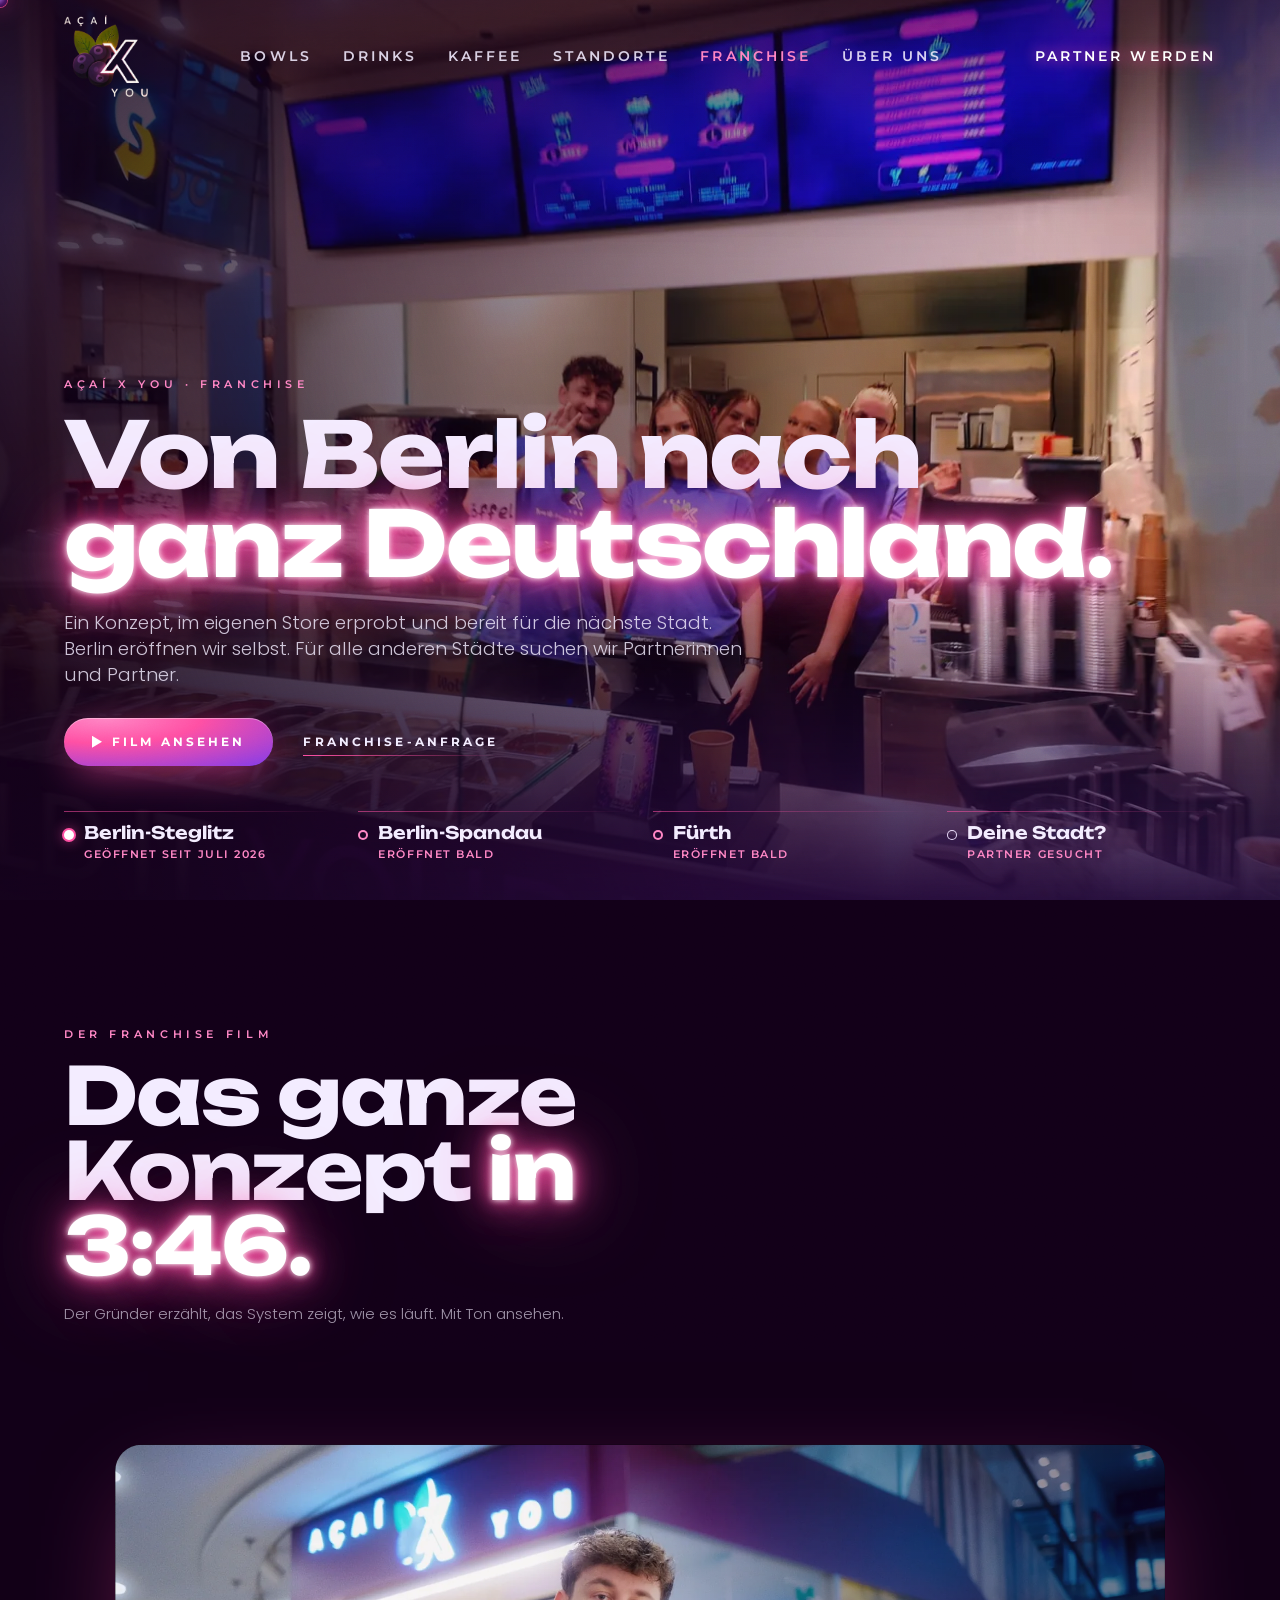
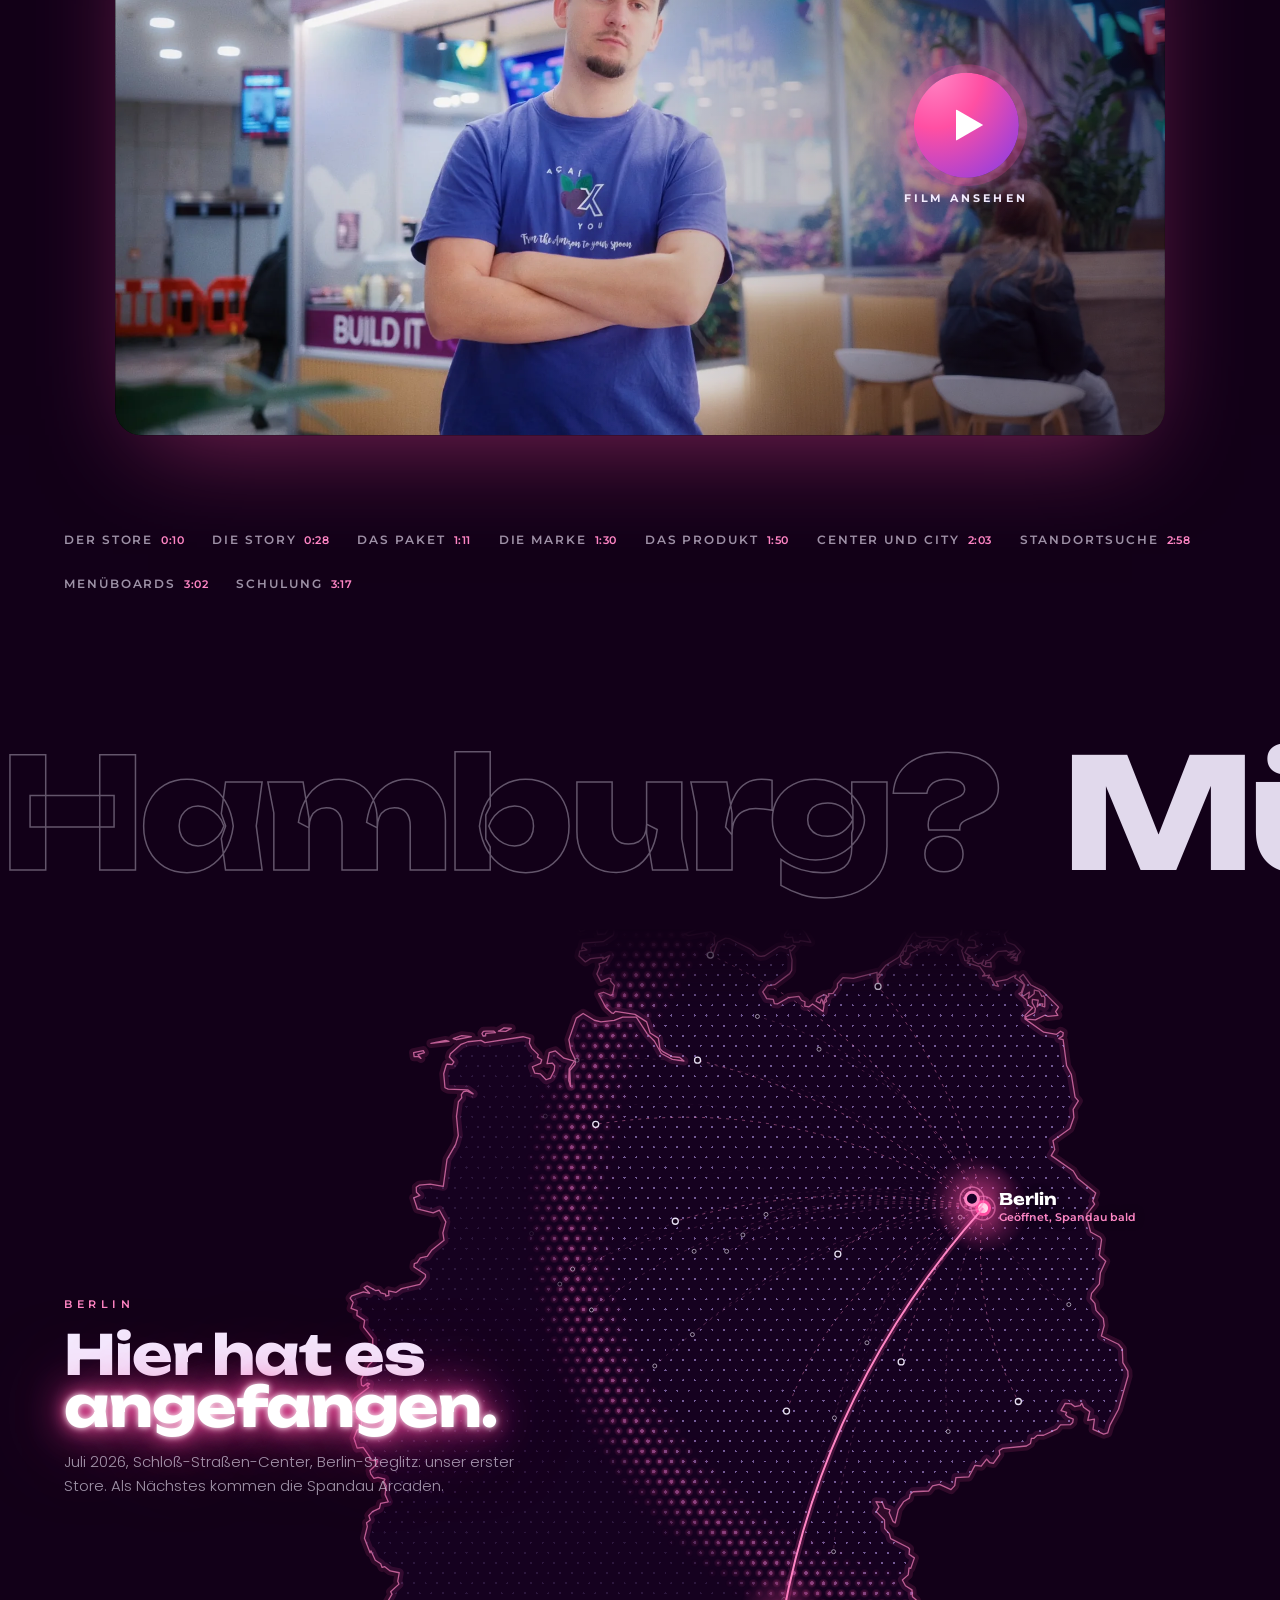
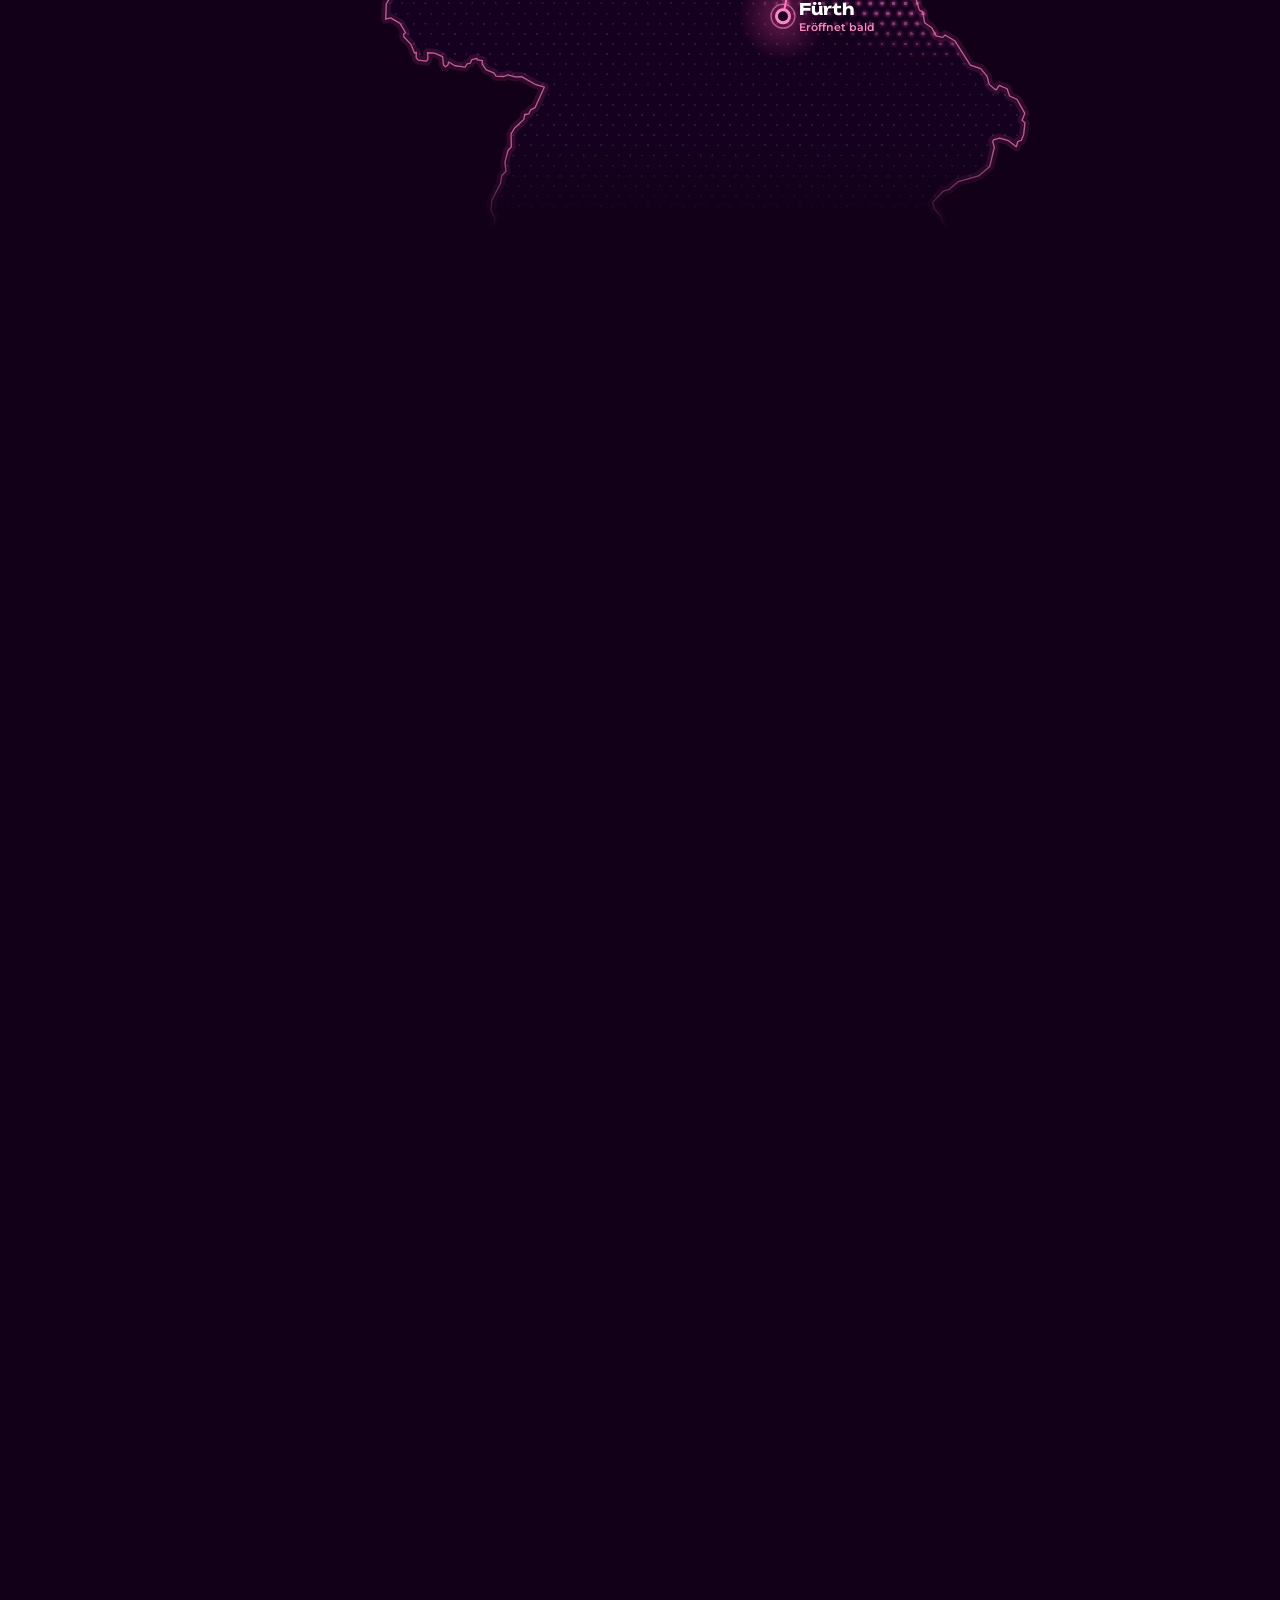
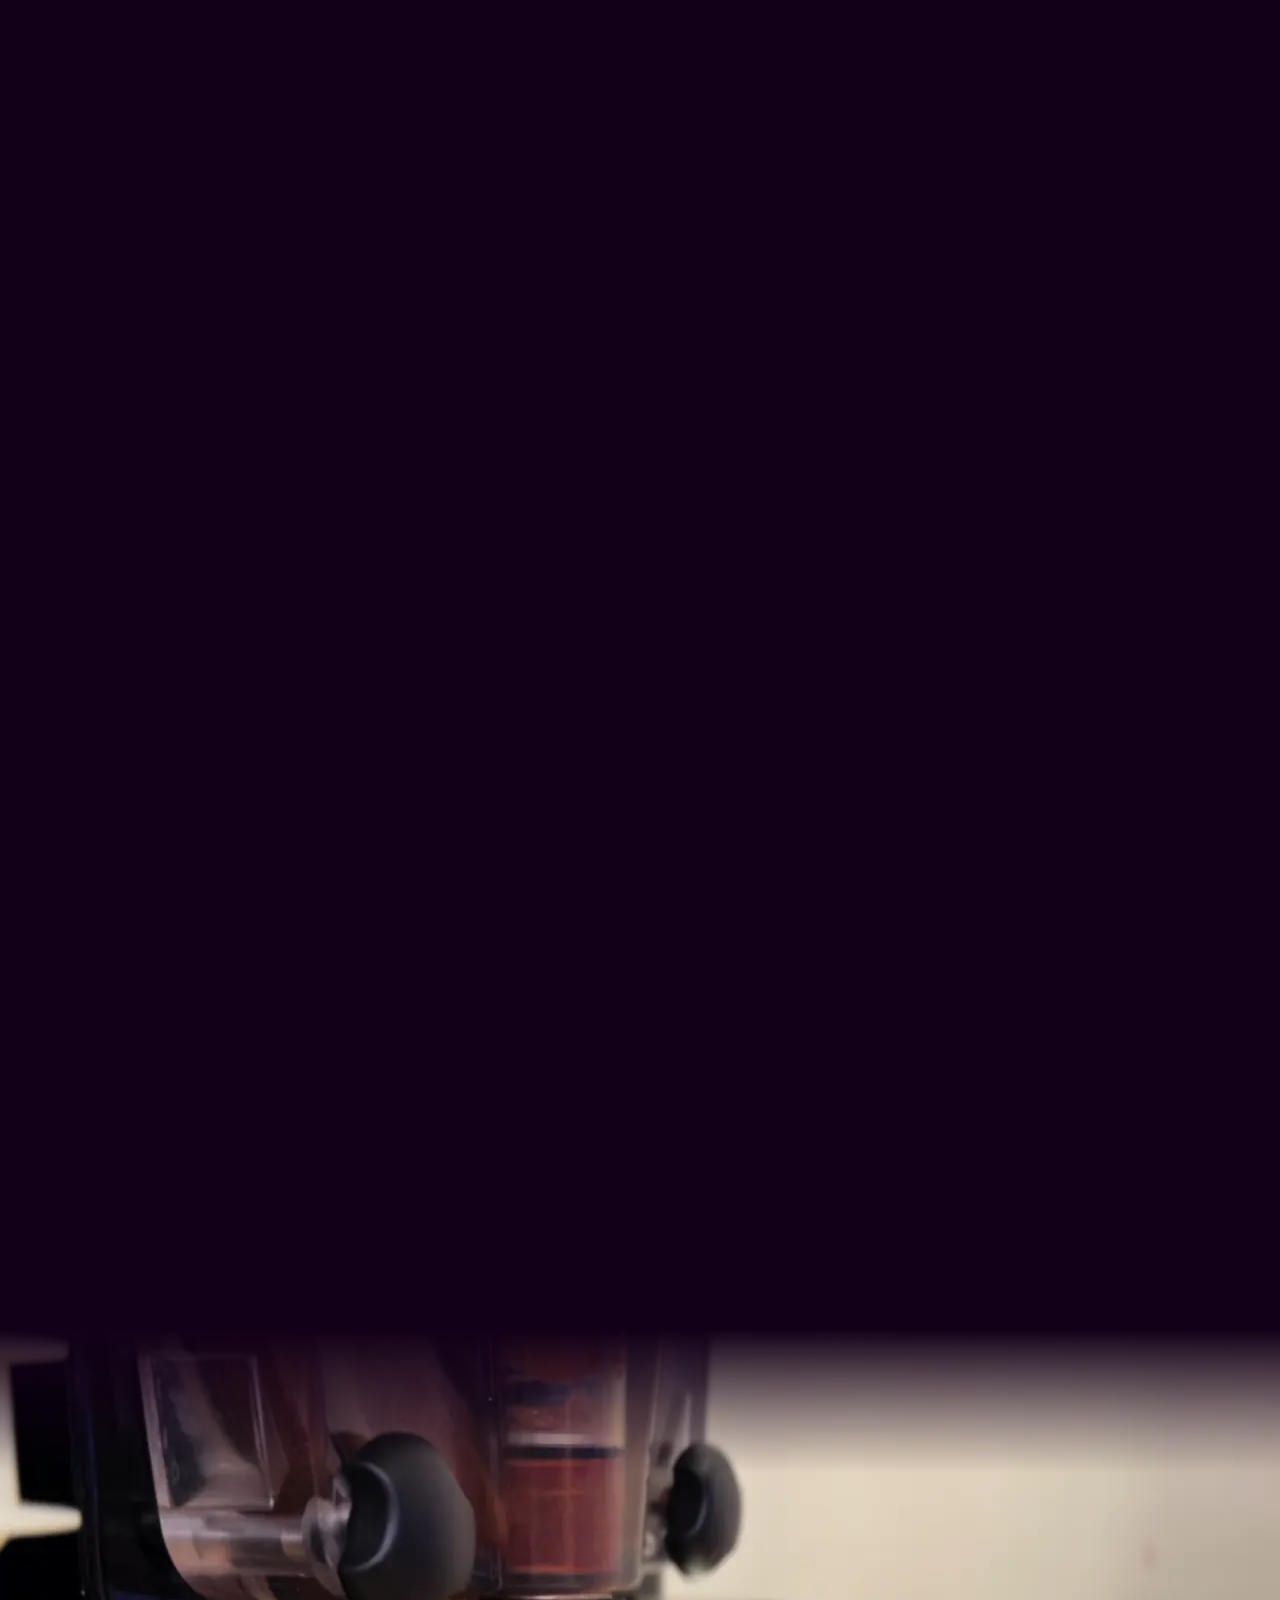
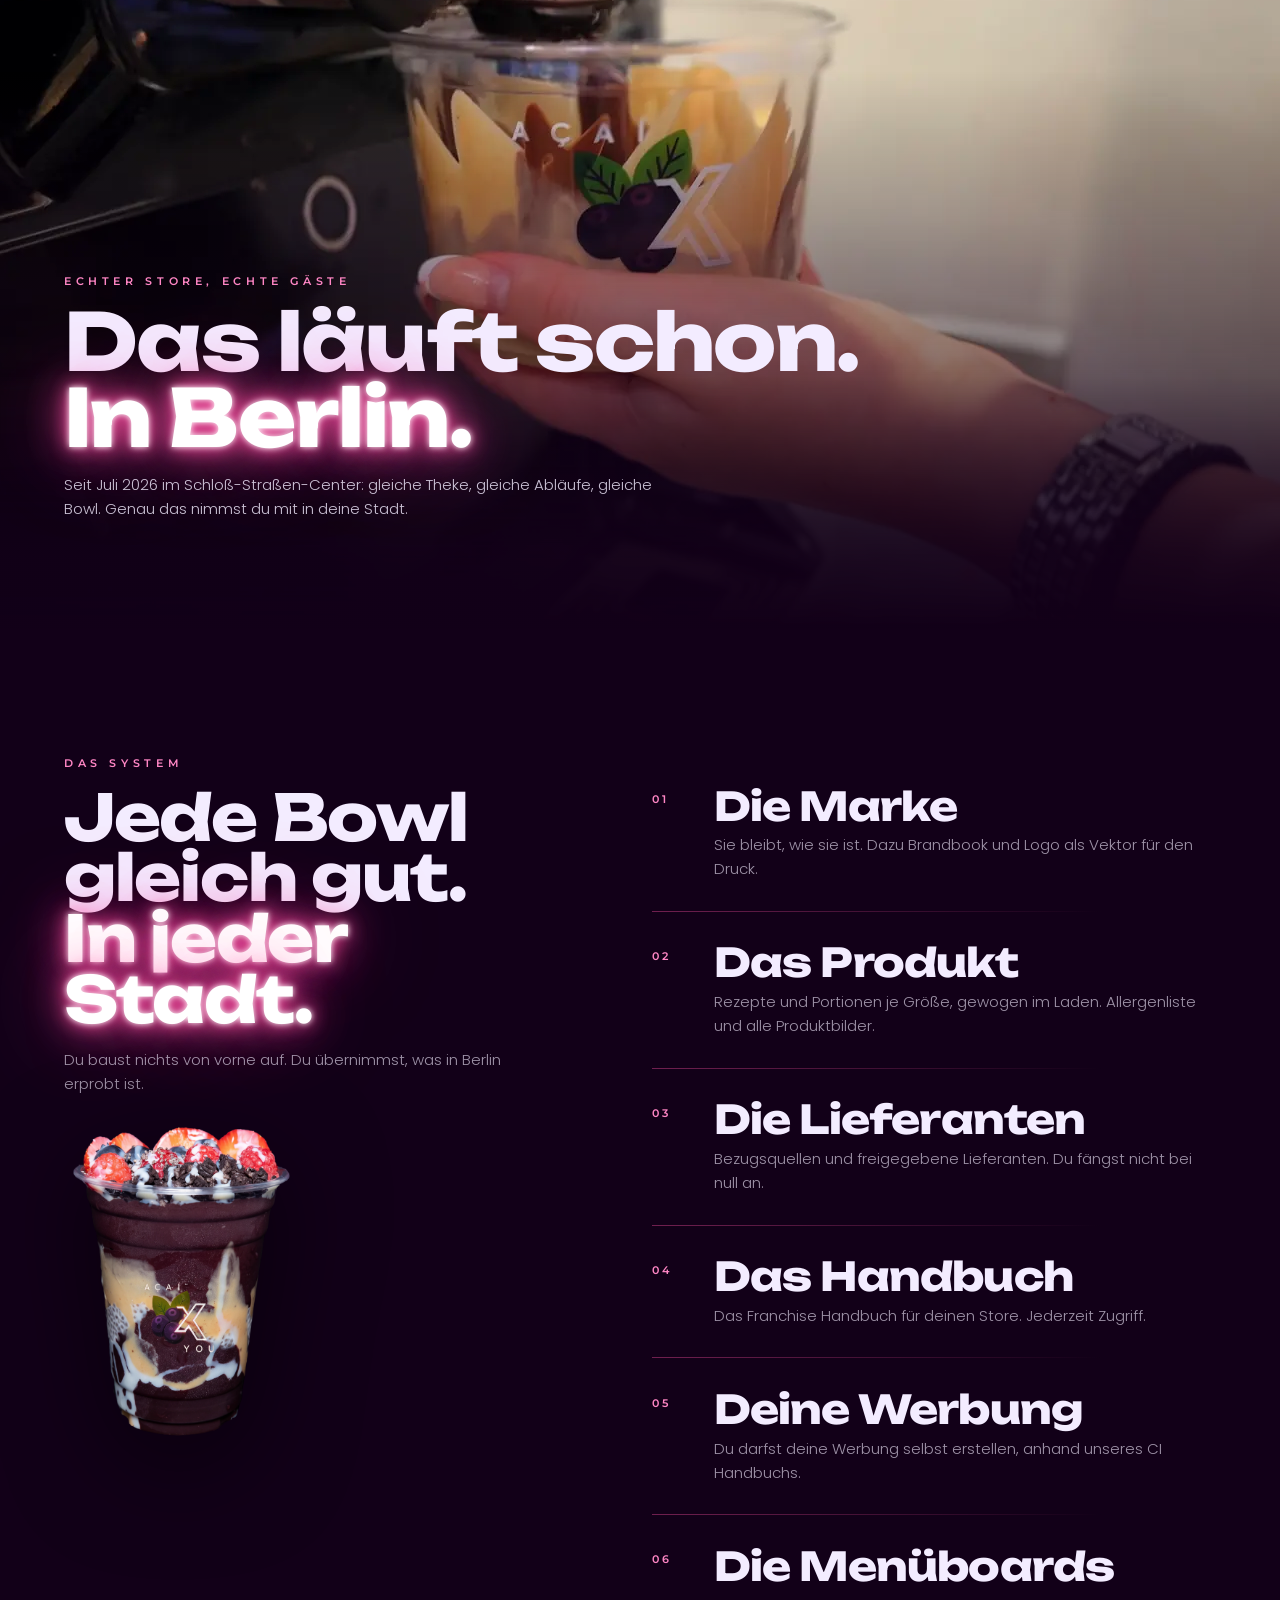
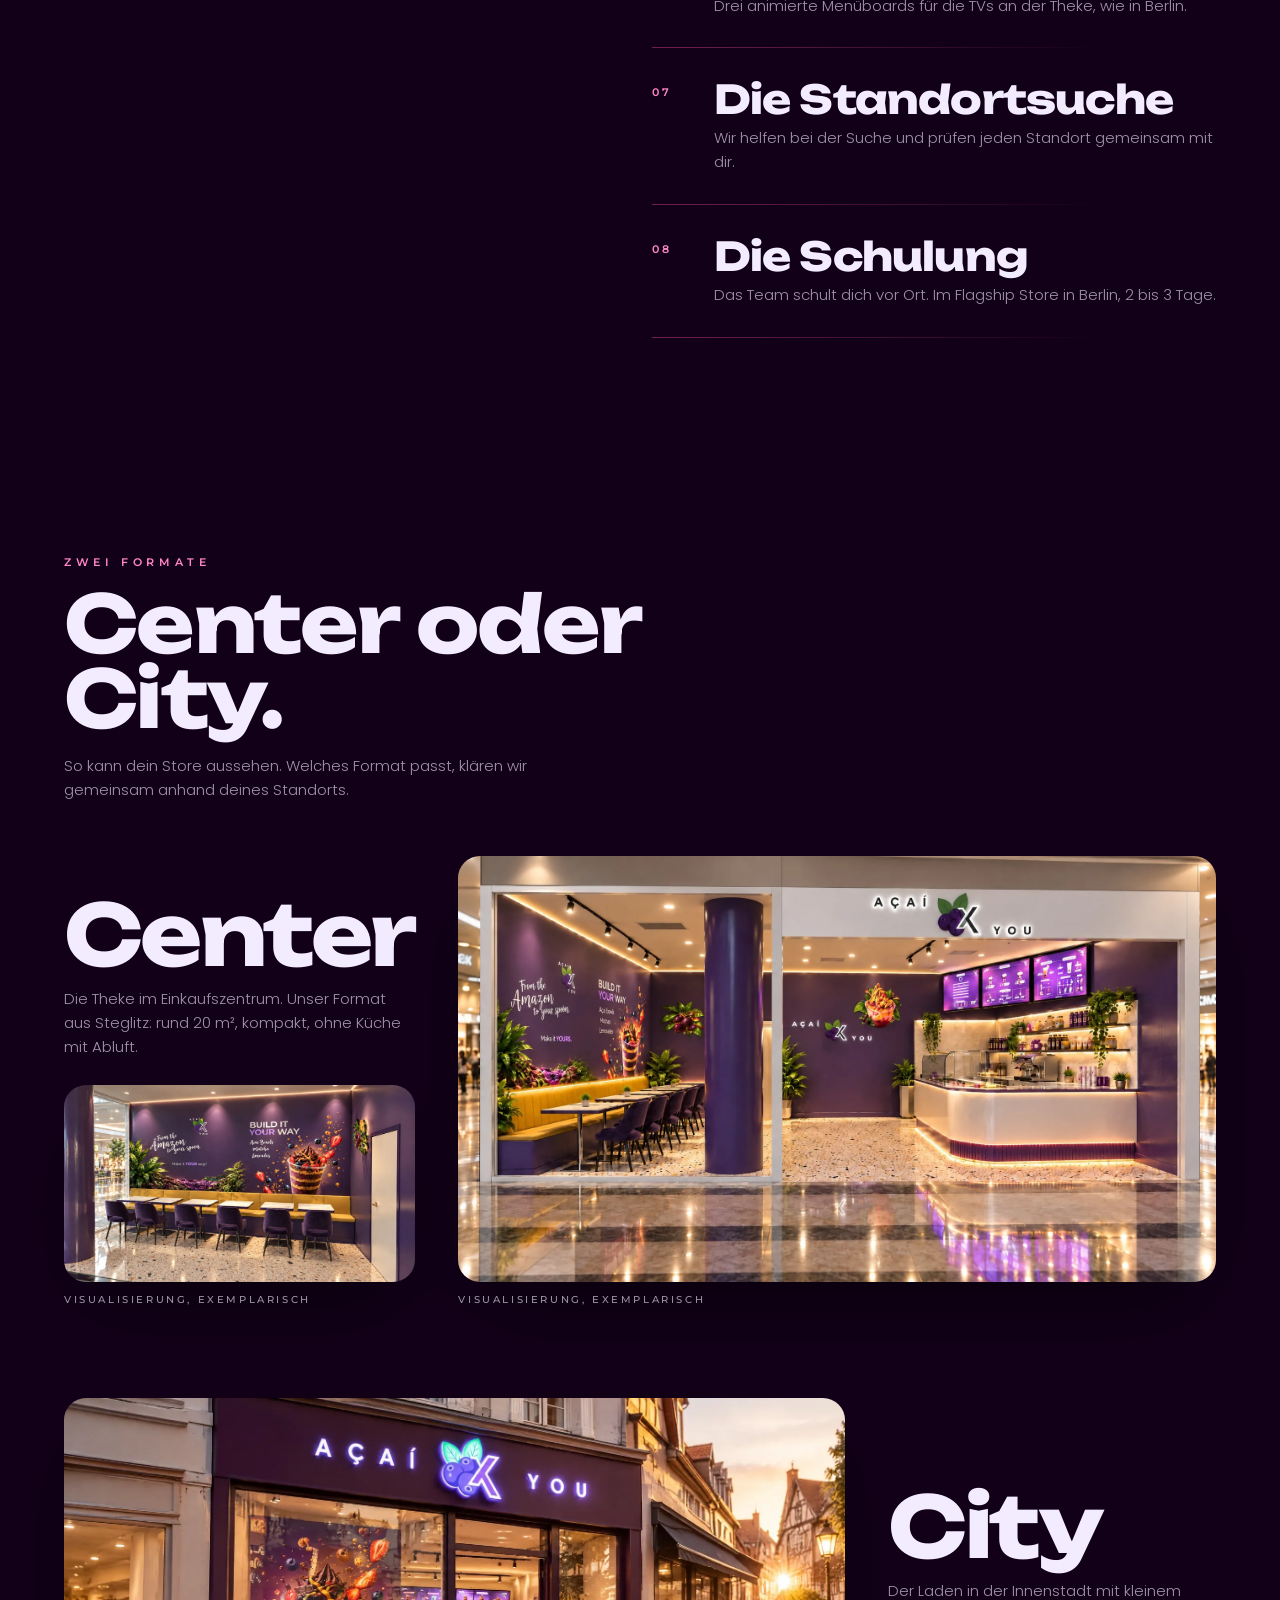
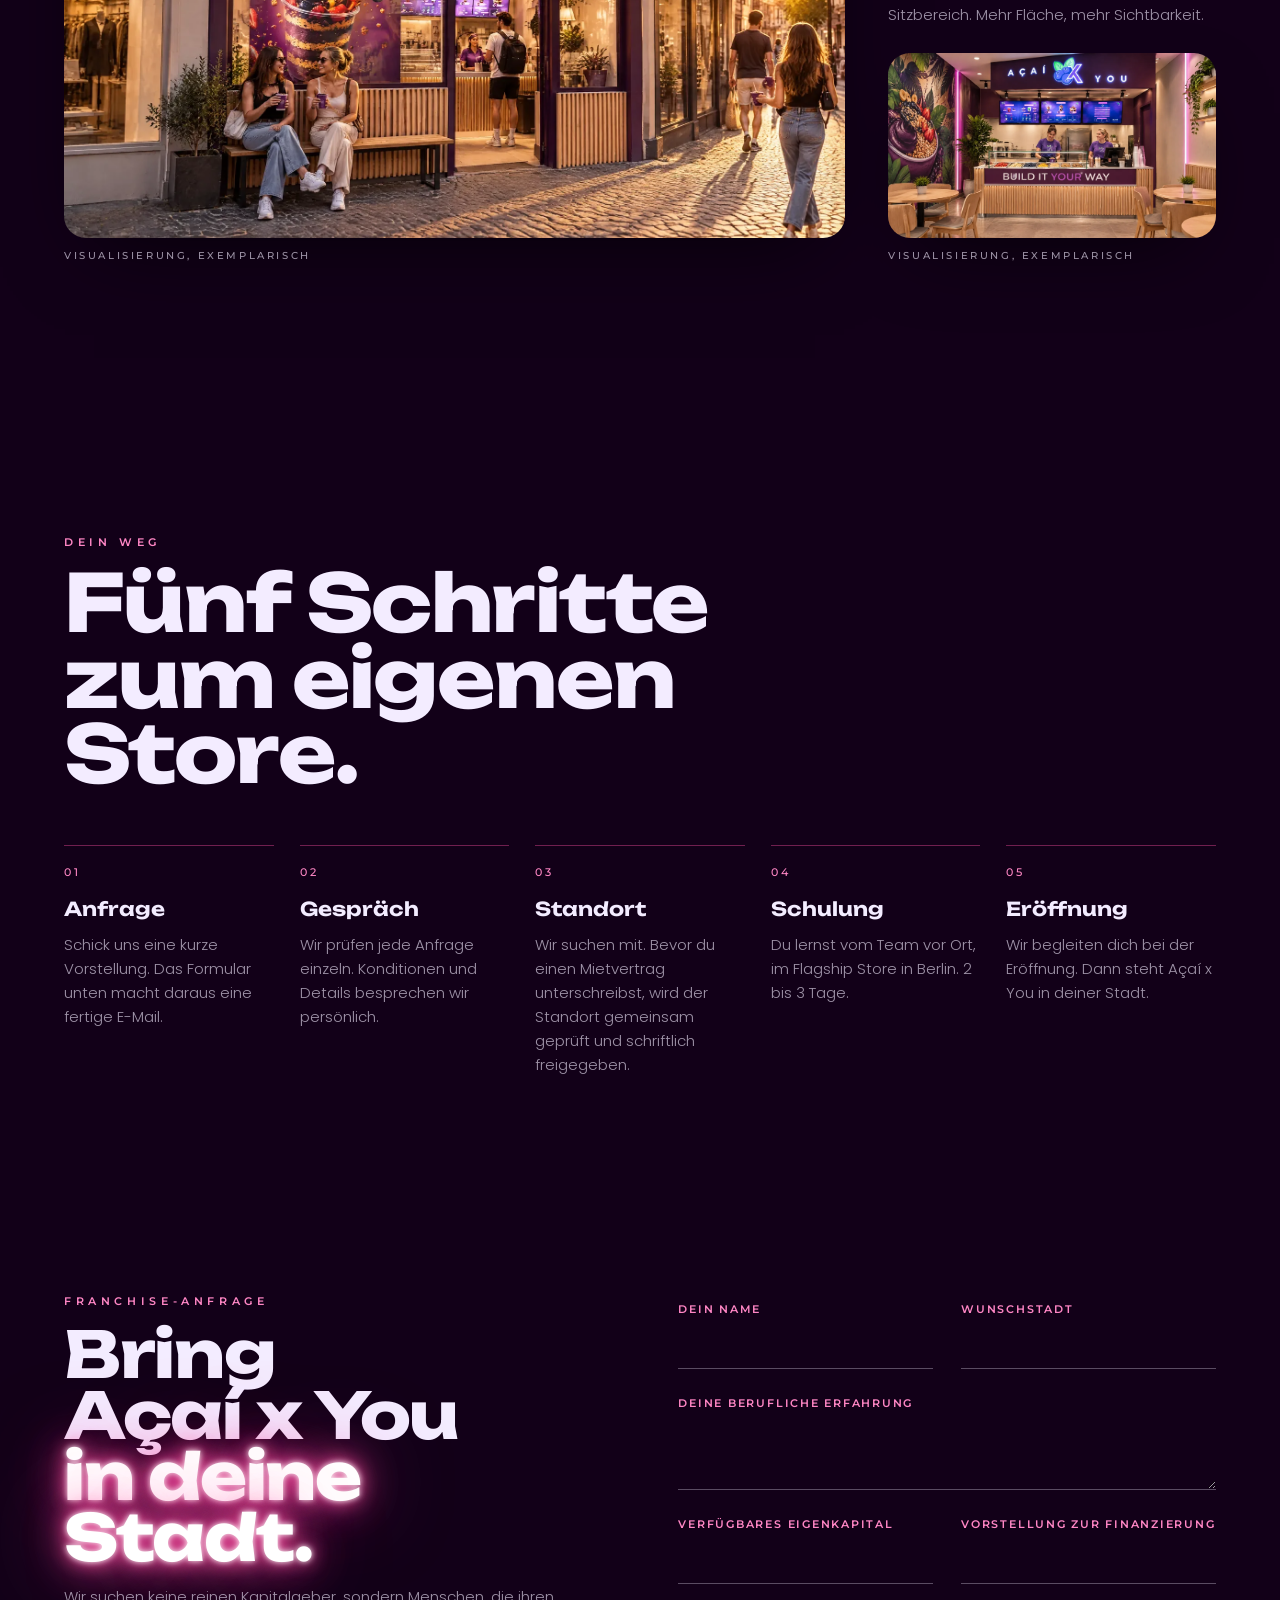
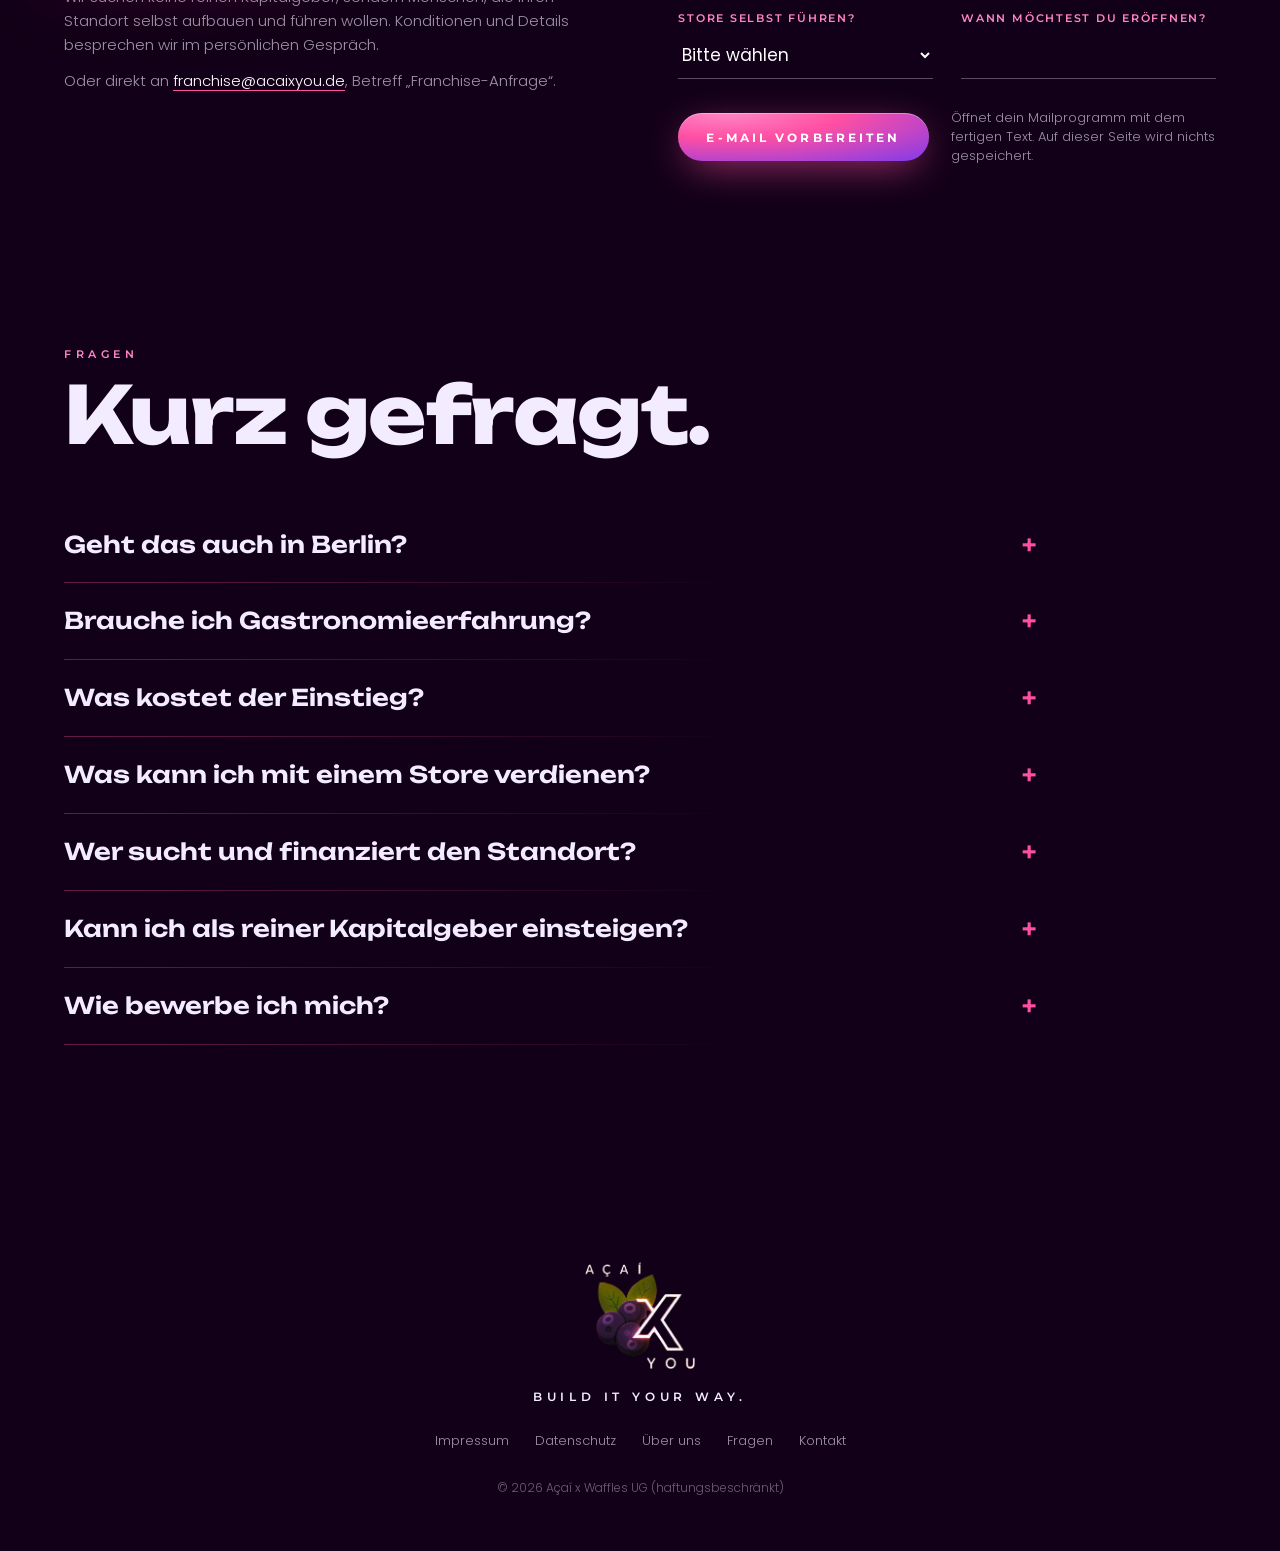
==== commit 0aa641f6: "Açaí x You Website 202611111424 Co-Authored-By: Claude Opus 5.5 <noreply@anthropic.com>" ====
--- a/franchise.html
+++ b/franchise.html
@@ -11,10 +11,10 @@
   <meta property="og:description" content="Von Berlin nach ganz Deutschland. Bring Açaí x You in deine Stadt.">
   <meta property="og:image" content="https://nadercbz.github.io/acai-x-you-website/assets/og.jpg">
   <link rel="icon" href="assets/icon.png">
-  <script type="module" crossorigin src="./assets/franchise-i1Ds1XBl.js"></script>
-  <link rel="modulepreload" crossorigin href="./assets/data-WLl-rUYb.js">
-  <link rel="modulepreload" crossorigin href="./assets/gemeinsam-CGe-1ika.js">
-  <link rel="stylesheet" crossorigin href="./assets/data-Dn31qRgW.css">
+  <script type="module" crossorigin src="./assets/franchise-DVAibX3T.js"></script>
+  <link rel="modulepreload" crossorigin href="./assets/data-ihkDEiBD.js">
+  <link rel="modulepreload" crossorigin href="./assets/gemeinsam-CudwjxmY.js">
+  <link rel="stylesheet" crossorigin href="./assets/data-mO9NrUJb.css">
 </head>
 <body class="seite">
   <div id="bg" aria-hidden="true"><canvas></canvas></div>
@@ -187,8 +187,8 @@
     <img src="assets/logo.webp" alt="Açaí x You" width="120" height="120">
     <p class="fuss-claim">Build it YOUR way.</p>
     <nav class="fuss-links" aria-label="Rechtliches">
-      <a data-impressum target="_blank" rel="noopener">Impressum</a>
-      <a data-datenschutz target="_blank" rel="noopener">Datenschutz</a>
+      <a data-impressum>Impressum</a>
+      <a data-datenschutz>Datenschutz</a>
       <a href="ueber-uns.html">Über uns</a>
       <a href="index.html#faq">Fragen</a>
       <a data-mail>Kontakt</a>
--- a/assets/data-mO9NrUJb.css
+++ b/assets/data-mO9NrUJb.css
@@ -0,0 +1 @@
+@font-face{font-family:Unbounded Variable;font-style:normal;font-display:swap;font-weight:200 900;src:url(./unbounded-cyrillic-ext-wght-normal-2qyXmZWE.woff2)format("woff2-variations");unicode-range:U+460-52F,U+1C80-1C8A,U+20B4,U+2DE0-2DFF,U+A640-A69F,U+FE2E-FE2F}@font-face{font-family:Unbounded Variable;font-style:normal;font-display:swap;font-weight:200 900;src:url(./unbounded-cyrillic-wght-normal-C627f1f8.woff2)format("woff2-variations");unicode-range:U+301,U+400-45F,U+490-491,U+4B0-4B1,U+2116}@font-face{font-family:Unbounded Variable;font-style:normal;font-display:swap;font-weight:200 900;src:url(./unbounded-vietnamese-wght-normal-rat7GD3o.woff2)format("woff2-variations");unicode-range:U+102-103,U+110-111,U+128-129,U+168-169,U+1A0-1A1,U+1AF-1B0,U+300-301,U+303-304,U+308-309,U+323,U+329,U+1EA0-1EF9,U+20AB}@font-face{font-family:Unbounded Variable;font-style:normal;font-display:swap;font-weight:200 900;src:url(./unbounded-latin-ext-wght-normal-D6H-S6MW.woff2)format("woff2-variations");unicode-range:U+100-2BA,U+2BD-2C5,U+2C7-2CC,U+2CE-2D7,U+2DD-2FF,U+304,U+308,U+329,U+1D00-1DBF,U+1E00-1E9F,U+1EF2-1EFF,U+2020,U+20A0-20AB,U+20AD-20C0,U+2113,U+2C60-2C7F,U+A720-A7FF}@font-face{font-family:Unbounded Variable;font-style:normal;font-display:swap;font-weight:200 900;src:url(./unbounded-latin-wght-normal-D5afBTBx.woff2)format("woff2-variations");unicode-range:U+??,U+131,U+152-153,U+2BB-2BC,U+2C6,U+2DA,U+2DC,U+304,U+308,U+329,U+2000-206F,U+20AC,U+2122,U+2191,U+2193,U+2212,U+2215,U+FEFF,U+FFFD}@font-face{font-family:Montserrat;font-style:normal;font-display:swap;font-weight:500;src:url(./montserrat-cyrillic-ext-500-normal-11xBT7e1.woff2)format("woff2"),url(./montserrat-cyrillic-ext-500-normal-DOzfAZ45.woff)format("woff");unicode-range:U+460-52F,U+1C80-1C8A,U+20B4,U+2DE0-2DFF,U+A640-A69F,U+FE2E-FE2F}@font-face{font-family:Montserrat;font-style:normal;font-display:swap;font-weight:500;src:url(./montserrat-cyrillic-500-normal-T0SG181k.woff2)format("woff2"),url(./montserrat-cyrillic-500-normal-CyGtXmN9.woff)format("woff");unicode-range:U+301,U+400-45F,U+490-491,U+4B0-4B1,U+2116}@font-face{font-family:Montserrat;font-style:normal;font-display:swap;font-weight:500;src:url(./montserrat-vietnamese-500-normal-NT-t8RG1.woff2)format("woff2"),url(./montserrat-vietnamese-500-normal-DpeZlV_K.woff)format("woff");unicode-range:U+102-103,U+110-111,U+128-129,U+168-169,U+1A0-1A1,U+1AF-1B0,U+300-301,U+303-304,U+308-309,U+323,U+329,U+1EA0-1EF9,U+20AB}@font-face{font-family:Montserrat;font-style:normal;font-display:swap;font-weight:500;src:url(./montserrat-latin-ext-500-normal-BKtbrd6n.woff2)format("woff2"),url(./montserrat-latin-ext-500-normal-DWPqqZgs.woff)format("woff");unicode-range:U+100-2BA,U+2BD-2C5,U+2C7-2CC,U+2CE-2D7,U+2DD-2FF,U+304,U+308,U+329,U+1D00-1DBF,U+1E00-1E9F,U+1EF2-1EFF,U+2020,U+20A0-20AB,U+20AD-20C0,U+2113,U+2C60-2C7F,U+A720-A7FF}@font-face{font-family:Montserrat;font-style:normal;font-display:swap;font-weight:500;src:url(./montserrat-latin-500-normal-DRFEGfly.woff2)format("woff2"),url(./montserrat-latin-500-normal-Dok2oTci.woff)format("woff");unicode-range:U+??,U+131,U+152-153,U+2BB-2BC,U+2C6,U+2DA,U+2DC,U+304,U+308,U+329,U+2000-206F,U+20AC,U+2122,U+2191,U+2193,U+2212,U+2215,U+FEFF,U+FFFD}@font-face{font-family:Montserrat;font-style:normal;font-display:swap;font-weight:600;src:url(./montserrat-cyrillic-ext-600-normal-BtBW-rpm.woff2)format("woff2"),url(./montserrat-cyrillic-ext-600-normal-wReYPmz2.woff)format("woff");unicode-range:U+460-52F,U+1C80-1C8A,U+20B4,U+2DE0-2DFF,U+A640-A69F,U+FE2E-FE2F}@font-face{font-family:Montserrat;font-style:normal;font-display:swap;font-weight:600;src:url(./montserrat-cyrillic-600-normal-CQEPC0hM.woff2)format("woff2"),url(./montserrat-cyrillic-600-normal-DUglwBrH.woff)format("woff");unicode-range:U+301,U+400-45F,U+490-491,U+4B0-4B1,U+2116}@font-face{font-family:Montserrat;font-style:normal;font-display:swap;font-weight:600;src:url(./montserrat-vietnamese-600-normal-DKe6qT_E.woff2)format("woff2"),url(./montserrat-vietnamese-600-normal-SJ-HTWuM.woff)format("woff");unicode-range:U+102-103,U+110-111,U+128-129,U+168-169,U+1A0-1A1,U+1AF-1B0,U+300-301,U+303-304,U+308-309,U+323,U+329,U+1EA0-1EF9,U+20AB}@font-face{font-family:Montserrat;font-style:normal;font-display:swap;font-weight:600;src:url(./montserrat-latin-ext-600-normal-DSkTqI9L.woff2)format("woff2"),url(./montserrat-latin-ext-600-normal-CSDhkhgS.woff)format("woff");unicode-range:U+100-2BA,U+2BD-2C5,U+2C7-2CC,U+2CE-2D7,U+2DD-2FF,U+304,U+308,U+329,U+1D00-1DBF,U+1E00-1E9F,U+1EF2-1EFF,U+2020,U+20A0-20AB,U+20AD-20C0,U+2113,U+2C60-2C7F,U+A720-A7FF}@font-face{font-family:Montserrat;font-style:normal;font-display:swap;font-weight:600;src:url(./montserrat-latin-600-normal-UVxSCcoG.woff2)format("woff2"),url(./montserrat-latin-600-normal-CdhFl4lI.woff)format("woff");unicode-range:U+??,U+131,U+152-153,U+2BB-2BC,U+2C6,U+2DA,U+2DC,U+304,U+308,U+329,U+2000-206F,U+20AC,U+2122,U+2191,U+2193,U+2212,U+2215,U+FEFF,U+FFFD}@font-face{font-family:Montserrat;font-style:normal;font-display:swap;font-weight:700;src:url(./montserrat-cyrillic-ext-700-normal-MyDreaeu.woff2)format("woff2"),url(./montserrat-cyrillic-ext-700-normal-D-Mk2xRJ.woff)format("woff");unicode-range:U+460-52F,U+1C80-1C8A,U+20B4,U+2DE0-2DFF,U+A640-A69F,U+FE2E-FE2F}@font-face{font-family:Montserrat;font-style:normal;font-display:swap;font-weight:700;src:url(./montserrat-cyrillic-700-normal-D-Pqjtdp.woff2)format("woff2"),url(./montserrat-cyrillic-700-normal-BvLYcGP1.woff)format("woff");unicode-range:U+301,U+400-45F,U+490-491,U+4B0-4B1,U+2116}@font-face{font-family:Montserrat;font-style:normal;font-display:swap;font-weight:700;src:url(./montserrat-vietnamese-700-normal-C0x1De3p.woff2)format("woff2"),url(./montserrat-vietnamese-700-normal-DnwGT2D9.woff)format("woff");unicode-range:U+102-103,U+110-111,U+128-129,U+168-169,U+1A0-1A1,U+1AF-1B0,U+300-301,U+303-304,U+308-309,U+323,U+329,U+1EA0-1EF9,U+20AB}@font-face{font-family:Montserrat;font-style:normal;font-display:swap;font-weight:700;src:url(./montserrat-latin-ext-700-normal-BOP2Nhf0.woff2)format("woff2"),url(./montserrat-latin-ext-700-normal-DdDFr05Z.woff)format("woff");unicode-range:U+100-2BA,U+2BD-2C5,U+2C7-2CC,U+2CE-2D7,U+2DD-2FF,U+304,U+308,U+329,U+1D00-1DBF,U+1E00-1E9F,U+1EF2-1EFF,U+2020,U+20A0-20AB,U+20AD-20C0,U+2113,U+2C60-2C7F,U+A720-A7FF}@font-face{font-family:Montserrat;font-style:normal;font-display:swap;font-weight:700;src:url(./montserrat-latin-700-normal-BdjcYUrC.woff2)format("woff2"),url(./montserrat-latin-700-normal-BWkrl476.woff)format("woff");unicode-range:U+??,U+131,U+152-153,U+2BB-2BC,U+2C6,U+2DA,U+2DC,U+304,U+308,U+329,U+2000-206F,U+20AC,U+2122,U+2191,U+2193,U+2212,U+2215,U+FEFF,U+FFFD}@font-face{font-family:Poppins;font-style:normal;font-display:swap;font-weight:300;src:url(./poppins-devanagari-300-normal-D7nrgzLr.woff2)format("woff2"),url(./poppins-devanagari-300-normal-5EpgE5P1.woff)format("woff");unicode-range:U+900-97F,U+1CD0-1CF9,U+200C-200D,U+20A8,U+20B9,U+20F0,U+25CC,U+A830-A839,U+A8E0-A8FF,U+11B00-11B09}@font-face{font-family:Poppins;font-style:normal;font-display:swap;font-weight:300;src:url(./poppins-latin-ext-300-normal-Cirz0Guu.woff2)format("woff2"),url(./poppins-latin-ext-300-normal-nf6F73WS.woff)format("woff");unicode-range:U+100-2BA,U+2BD-2C5,U+2C7-2CC,U+2CE-2D7,U+2DD-2FF,U+304,U+308,U+329,U+1D00-1DBF,U+1E00-1E9F,U+1EF2-1EFF,U+2020,U+20A0-20AB,U+20AD-20C0,U+2113,U+2C60-2C7F,U+A720-A7FF}@font-face{font-family:Poppins;font-style:normal;font-display:swap;font-weight:300;src:url(./poppins-latin-300-normal-Dku2WoCh.woff2)format("woff2"),url(./poppins-latin-300-normal-DCNuMXUj.woff)format("woff");unicode-range:U+??,U+131,U+152-153,U+2BB-2BC,U+2C6,U+2DA,U+2DC,U+304,U+308,U+329,U+2000-206F,U+20AC,U+2122,U+2191,U+2193,U+2212,U+2215,U+FEFF,U+FFFD}@font-face{font-family:Poppins;font-style:normal;font-display:swap;font-weight:400;src:url(./poppins-devanagari-400-normal-CJDn6rn8.woff2)format("woff2"),url(./poppins-devanagari-400-normal-CqVvlrh5.woff)format("woff");unicode-range:U+900-97F,U+1CD0-1CF9,U+200C-200D,U+20A8,U+20B9,U+20F0,U+25CC,U+A830-A839,U+A8E0-A8FF,U+11B00-11B09}@font-face{font-family:Poppins;font-style:normal;font-display:swap;font-weight:400;src:url(./poppins-latin-ext-400-normal-by3JarPu.woff2)format("woff2"),url(./poppins-latin-ext-400-normal-DaBSavcJ.woff)format("woff");unicode-range:U+100-2BA,U+2BD-2C5,U+2C7-2CC,U+2CE-2D7,U+2DD-2FF,U+304,U+308,U+329,U+1D00-1DBF,U+1E00-1E9F,U+1EF2-1EFF,U+2020,U+20A0-20AB,U+20AD-20C0,U+2113,U+2C60-2C7F,U+A720-A7FF}@font-face{font-family:Poppins;font-style:normal;font-display:swap;font-weight:400;src:url(./poppins-latin-400-normal-cpxAROuN.woff2)format("woff2"),url(./poppins-latin-400-normal-BOb3E3N0.woff)format("woff");unicode-range:U+??,U+131,U+152-153,U+2BB-2BC,U+2C6,U+2DA,U+2DC,U+304,U+308,U+329,U+2000-206F,U+20AC,U+2122,U+2191,U+2193,U+2212,U+2215,U+FEFF,U+FFFD}@font-face{font-family:Poppins;font-style:normal;font-display:swap;font-weight:500;src:url(./poppins-devanagari-500-normal-BIdkeU1p.woff2)format("woff2"),url(./poppins-devanagari-500-normal-DMPDjHtT.woff)format("woff");unicode-range:U+900-97F,U+1CD0-1CF9,U+200C-200D,U+20A8,U+20B9,U+20F0,U+25CC,U+A830-A839,U+A8E0-A8FF,U+11B00-11B09}@font-face{font-family:Poppins;font-style:normal;font-display:swap;font-weight:500;src:url(./poppins-latin-ext-500-normal-CK-6C4Hw.woff2)format("woff2"),url(./poppins-latin-ext-500-normal-CgAe2rWW.woff)format("woff");unicode-range:U+100-2BA,U+2BD-2C5,U+2C7-2CC,U+2CE-2D7,U+2DD-2FF,U+304,U+308,U+329,U+1D00-1DBF,U+1E00-1E9F,U+1EF2-1EFF,U+2020,U+20A0-20AB,U+20AD-20C0,U+2113,U+2C60-2C7F,U+A720-A7FF}@font-face{font-family:Poppins;font-style:normal;font-display:swap;font-weight:500;src:url(./poppins-latin-500-normal-C8OXljZJ.woff2)format("woff2"),url(./poppins-latin-500-normal-DGXqpDMm.woff)format("woff");unicode-range:U+??,U+131,U+152-153,U+2BB-2BC,U+2C6,U+2DA,U+2DC,U+304,U+308,U+329,U+2000-206F,U+20AC,U+2122,U+2191,U+2193,U+2212,U+2215,U+FEFF,U+FFFD}:root{--nacht:#120018;--acai:#2a0738;--pflaume:#2a1149;--violett:#7c3aed;--lila:#a855f7;--pink:#ff4fa3;--pink-hell:#ff86c5;--flieder:#e9dcfb;--nebel:#f3ecff;--blatt:#9be15d;--text:#f3ecff;--leise:#f3ecff9e;--display:"Unbounded Variable", "Unbounded", sans-serif;--breit:"Montserrat", sans-serif;--body:"Poppins", sans-serif;--rand:clamp(20px, 5vw, 72px);--ease:cubic-bezier(.22, 1, .36, 1)}*{box-sizing:border-box;margin:0;padding:0}[hidden]{display:none!important}html{-webkit-text-size-adjust:100%}html.lenis,html.lenis body{height:auto}.lenis.lenis-smooth{scroll-behavior:auto!important}body{background:var(--nacht);color:var(--text);font-family:var(--body);-webkit-font-smoothing:antialiased;font-size:clamp(15px,1.05vw,18px);font-weight:300;line-height:1.6;overflow-x:hidden}img{max-width:100%;display:block}a{color:inherit;text-decoration:none}button{font:inherit;color:inherit;cursor:pointer;background:0 0;border:0}::selection{background:var(--pink);color:var(--nacht)}#bg{z-index:0;pointer-events:none;background:#2c0a3e;width:100vw;height:100vh;position:fixed;inset:0}#bg canvas{width:100%;height:100%}.korn{z-index:5;pointer-events:none;opacity:.07;mix-blend-mode:overlay;background-image:url("data:image/svg+xml,%3Csvg xmlns='http://www.w3.org/2000/svg' width='160' height='160'%3E%3Cfilter id='n'%3E%3CfeTurbulence type='fractalNoise' baseFrequency='.9' numOctaves='3' stitchTiles='stitch'/%3E%3C/filter%3E%3Crect width='100%25' height='100%25' filter='url(%23n)'/%3E%3C/svg%3E");animation:1.2s steps(6,end) infinite korn;position:fixed;inset:-50%}@keyframes korn{0%{transform:translate(0)}33%{transform:translate(-3%,2%)}66%{transform:translate(2%,-3%)}to{transform:translate(0)}}.ebene-hinten{z-index:1;position:relative}.ebene-vorn{z-index:3;position:relative}main>section{position:relative}#schichten,#signatures{z-index:3}[data-cup],[data-lab]{position:relative}.cup-ersatz{object-fit:contain;object-position:center bottom;width:100%;height:100%;position:absolute;inset:0}.label{font-family:var(--breit);letter-spacing:.42em;text-transform:uppercase;color:var(--pink-hell);font-size:11px;font-weight:600}h1,h2,h3{font-family:var(--display);letter-spacing:-.02em;font-weight:750;line-height:.95}h2{margin:14px 0 18px;font-size:clamp(38px,6.2vw,104px)}h3{font-size:clamp(24px,2.4vw,38px)}em{font-style:normal}.neon-titel em,h2 em{color:#fff;text-shadow:0 0 6px #fff, 0 0 18px var(--pink), 0 0 42px var(--pink), 0 0 90px #ff4fa399}.kopf{max-width:760px;margin-bottom:clamp(36px,6vh,72px)}.kopf p:last-child{color:var(--leise);max-width:520px}.knoepfe{flex-wrap:wrap;align-items:center;gap:14px 26px;margin-top:30px;display:flex}.knopf{min-height:48px;font-family:var(--breit);letter-spacing:.26em;text-transform:uppercase;transition:color .3s var(--ease);align-items:center;gap:10px;padding:0 4px;font-size:12px;font-weight:700;display:inline-flex;position:relative}.knopf:after{content:"";background:linear-gradient(90deg, var(--pink), transparent);transform-origin:0;height:1px;transition:transform .5s var(--ease);position:absolute;bottom:10px;left:4px;right:4px}.knopf:hover:after{transform:scaleX(1.25)}.knopf-voll{color:#fff;background:radial-gradient(120% 140% at 20% 0,#ff86c5 0%,#ff4fa3 38%,#7c3aed 100%);border-radius:999px;padding:0 28px;box-shadow:0 10px 40px -10px #ff4fa3cc,inset 0 1px #ffffff59}.knopf-voll:after{display:none}.knopf-voll:hover{box-shadow:0 14px 60px -8px #ff4fa3,inset 0 1px #ffffff73}.nav{z-index:20;padding:max(14px, env(safe-area-inset-top)) var(--rand) 14px;pointer-events:none;justify-content:space-between;align-items:center;display:flex;position:fixed;top:0;left:0;right:0}.nav:before{content:"";z-index:-1;opacity:0;background:linear-gradient(#120018bf,#0000);transition:opacity .5s;position:absolute;inset:0 0 -40px}.nav.unten:before{opacity:1}.nav>*{pointer-events:auto}.nav-logo img{object-fit:contain;width:84px;height:84px}.nav-links{white-space:nowrap;gap:clamp(20px,2.4vw,44px);display:flex}@media (width<=1240px){.nav-rechts .status{display:none}}.nav-links a,.nav-cta{font-family:var(--breit);letter-spacing:.22em;text-transform:uppercase;opacity:.88;font-size:clamp(14px,1.05vw,17px);font-weight:600;transition:opacity .3s,color .3s}.nav-links a:hover{opacity:1;color:var(--pink-hell)}.nav-rechts{align-items:center;gap:26px;display:flex}.nav-cta{opacity:1;color:#fff;text-shadow:0 0 14px var(--pink)}.status{font-family:var(--breit);letter-spacing:.18em;text-transform:uppercase;color:var(--leise);align-items:center;gap:8px;font-size:13px;display:inline-flex}.status i{background:#777;border-radius:50%;width:8px;height:8px}.status.offen i{background:var(--blatt);box-shadow:0 0 10px var(--blatt);animation:2s infinite puls}@keyframes puls{50%{box-shadow:0 0 2px var(--blatt)}}.burger{width:44px;height:44px;display:none;position:relative}.burger span{height:2px;transition:transform .4s var(--ease);background:#fff;position:absolute;left:10px;right:10px}.burger span:first-child{top:17px}.burger span:last-child{top:25px}.burger[aria-expanded=true] span:first-child{transform:translateY(4px)rotate(45deg)}.burger[aria-expanded=true] span:last-child{transform:translateY(-4px)rotate(-45deg)}.menu-mobil{z-index:19;padding:0 var(--rand);-webkit-backdrop-filter:blur(10px);backdrop-filter:blur(10px);background:radial-gradient(80% 60% at 70% 20%,#7c3aed66,#0000),#120018f5;flex-direction:column;justify-content:center;gap:6px;display:flex;position:fixed;inset:0}.menu-mobil a{font-family:var(--display);padding:6px 0;font-size:clamp(30px,9vw,54px);font-weight:700}.menu-mobil .wolt{font-family:var(--breit);letter-spacing:.3em;text-transform:uppercase;color:var(--pink-hell);margin-top:20px;font-size:13px}#hero{z-index:3;height:240svh;position:relative}.amazon-buehne{height:100svh;position:sticky;top:0;overflow:hidden}.amazon-video{object-fit:cover;object-position:72% 50%;transform-origin:66% 60%;width:100%;height:100%;position:absolute;inset:0;-webkit-mask-image:linear-gradient(#000 90%,#0000);mask-image:linear-gradient(#000 90%,#0000)}.amazon-schleier{pointer-events:none;background:linear-gradient(90deg,#120018b8,#12001880 30%,#12001800 58%),linear-gradient(#12001873,#12001800 16%);position:absolute;inset:0}.amazon-text{left:var(--rand);position:absolute;top:44%;transform:translateY(-50%)}.amazon-text .label{margin-bottom:1.2vw}.amazon-text h1{letter-spacing:-.02em;text-shadow:0 .03em .28em #1200189e;font-weight:750;line-height:1.02}.az-reihe{white-space:nowrap;margin:-.2em 0 -.26em;padding:.2em .3em .26em 0;display:block;overflow:hidden}.az-zeile,.az-b{will-change:transform;display:inline-block}.az-klein{font-size:min(3.35vw,7.5svh)}.az-gross{font-size:min(7.05vw,15.6svh);line-height:1.08}.az-claim{font-family:var(--display);letter-spacing:-.02em;text-shadow:0 .03em .28em #1200189e;margin-top:min(2.4vw,5svh);font-size:min(2.45vw,5.4svh);font-weight:750;line-height:1}.az-claim em{color:#fff;--neon:1;font-style:normal;position:relative}.az-claim em:after{content:attr(data-t);color:#fff;opacity:var(--neon);pointer-events:none;text-shadow:0 0 .06em #fff, 0 0 .18em var(--pink), 0 0 .42em var(--pink), 0 0 .9em #ff4fa399;position:absolute;top:0;left:0}.amazon-aktion{left:var(--rand);position:absolute;bottom:clamp(24px,8svh,90px)}.hero-unter{color:#f3ecffd1;text-shadow:0 1px 14px #120018b3;font-size:clamp(15px,1.2vw,19px)}@media (height<=560px){.hero-unter,.amazon-text .label{display:none}.amazon-aktion .knoepfe{margin-top:0}.amazon-text{top:58%}.az-klein{font-size:min(3.35vw,6.5svh)}.az-gross{font-size:min(7.05vw,13svh)}.az-claim{margin-top:3.5svh;font-size:min(2.45vw,4.8svh)}}@media (aspect-ratio<=1){#hero{height:200svh}.amazon-video{object-position:50% 60%;transform-origin:50% 70%;height:58svh;inset:auto 0 70px;-webkit-mask-image:linear-gradient(#0000,#000 16% 88%,#0000);mask-image:linear-gradient(#0000,#000 16% 88%,#0000)}.amazon-schleier{display:none}.amazon-text{top:max(13svh,84px);right:var(--rand);transform:none}.amazon-text .label{display:none}.az-klein{font-size:min(8.2vw,4.6svh)}.az-gross{font-size:min(16.4vw,9.4svh)}.az-claim{margin-top:2.2svh;font-size:min(6.4vw,3.2svh)}.amazon-aktion{right:var(--rand);bottom:max(12px,1.6svh)}.hero-unter{display:none}.amazon-aktion .knoepfe{flex-wrap:nowrap;justify-content:space-between;gap:12px;margin-top:0}.amazon-aktion .knopf{white-space:nowrap}}@media (aspect-ratio<=1) and (width>=601px){.amazon-video{object-position:100% 60%}}@media (width<=480px){.amazon-aktion .knopf{letter-spacing:.16em;font-size:10px}}@media (width<=340px){.amazon-aktion .knopf:not(.knopf-voll){display:none}}@media (prefers-reduced-motion:reduce){#hero{height:100svh}}.scroll-hinweis{right:var(--rand);writing-mode:vertical-rl;font-family:var(--breit);letter-spacing:.5em;text-transform:uppercase;color:var(--leise);align-items:center;gap:14px;font-size:10px;display:flex;position:absolute;bottom:clamp(32px,8svh,90px)}.scroll-hinweis span{background:linear-gradient(var(--pink), transparent);width:1px;height:70px;animation:tropfen 2s var(--ease) infinite;transform-origin:top}@keyframes tropfen{0%{transform:scaleY(0)}60%{opacity:1;transform:scaleY(1)}to{opacity:0;transform:scaleY(1)}}#manifest{padding:26svh var(--rand) 18svh}.manifest-text{font-family:var(--display);letter-spacing:-.02em;max-width:15em;font-size:clamp(32px,5.6vw,92px);font-weight:600;line-height:1.04}.manifest-text .wort{opacity:.13;display:inline-block}.versprechen{grid-template-columns:repeat(3,1fr);gap:clamp(26px,4vw,70px);margin-top:16svh;display:grid}.versprechen b{font-family:var(--display);background:linear-gradient(160deg, #fff 10%, var(--pink-hell) 45%, var(--lila));color:#0000;-webkit-background-clip:text;background-clip:text;font-size:clamp(64px,9vw,150px);font-weight:800;line-height:1}.versprechen span{font-family:var(--display);color:var(--pink-hell);margin-left:8px;font-size:clamp(18px,2vw,30px);font-weight:600}.versprechen p{color:var(--leise);max-width:280px;margin-top:14px}#schichten{height:100svh}.schichten-buehne{height:100svh;position:relative;overflow:hidden}.schichten-kopf{left:var(--rand);z-index:4;max-width:420px;position:absolute;top:15svh}.schichten-kopf p:last-child{color:var(--leise)}.schichten-becher{aspect-ratio:1294/1800;height:62svh;position:absolute;bottom:3svh;left:58%;transform:translate(-50%)}.schichten-becher>img{object-fit:contain;filter:drop-shadow(0 30px 40px #00000073);width:100%;height:100%}.schichten-glanz{opacity:0;pointer-events:none;mix-blend-mode:screen;background:radial-gradient(50% 50%,#ff86c58c,#ff4fa326 55%,#0000 75%);height:10%;position:absolute;top:50%;left:6%;right:6%}.schichten-zutaten{pointer-events:none;position:absolute;inset:0}.zutat{will-change:transform;width:16%;position:absolute;transform:translate(-50%,-50%)}.zutat img{filter:drop-shadow(0 14px 16px #00000080);width:100%;height:auto;animation:3.4s ease-in-out infinite alternate schweben;animation-delay:var(--d,0s);display:block}@keyframes schweben{0%{transform:translateY(-6px)rotate(-3deg)}to{transform:translateY(8px)rotate(3deg)}}#tiktok{padding:6svh 0 12svh;overflow:hidden}.tt-kopf{padding:0 var(--rand)}.tt-profil{color:var(--pink-hell);border-bottom:1px solid;text-decoration:none}.tt-reihe{width:max-content;padding:0 var(--rand) 56px;will-change:transform;align-items:flex-start;gap:clamp(12px,1.4vw,22px);display:flex}.tt-karte{aspect-ratio:9/16;width:clamp(170px,16vw,250px);transition:transform .6s var(--ease), box-shadow .6s var(--ease);background:#1a0526;border-radius:22px;flex:none;display:block;position:relative;overflow:hidden;box-shadow:0 30px 60px -24px #000000b3}.tt-karte:nth-child(2n){margin-top:56px}.tt-karte video{object-fit:cover;width:100%;height:100%;display:block}.tt-karte:after{content:"";pointer-events:none;background:linear-gradient(#0000,#120018d9);position:absolute;inset:45% 0 0}.tt-info{z-index:1;color:#fff;font-size:13px;line-height:1.35;position:absolute;bottom:14px;left:14px;right:14px}.tt-info b{font-family:var(--breit);letter-spacing:.24em;text-transform:uppercase;color:var(--pink-hell);margin-bottom:6px;font-size:10px;font-weight:600;display:block}.tt-karte:hover{transform:translateY(-10px)rotate(-1.2deg);box-shadow:0 40px 70px -24px #ff4fa359}.schichten-labels{pointer-events:none;list-style:none;position:absolute;inset:0}.schichten-labels li{opacity:0;white-space:nowrap;align-items:center;gap:12px;display:flex;position:absolute;left:96%;transform:translateY(-50%)}.schichten-labels li i{background:linear-gradient(90deg, var(--pink), transparent);width:54px;height:1px}.schichten-labels li.links{flex-direction:row-reverse;left:auto;right:96%}.schichten-labels li.links i{background:linear-gradient(270deg, var(--pink), transparent)}.schichten-labels b{font-family:var(--display);font-size:clamp(16px,1.6vw,26px);font-weight:650}.schichten-labels small{font-family:var(--breit);letter-spacing:.32em;text-transform:uppercase;color:var(--pink-hell);font-size:10px;display:block}.foto-becher .cup-ersatz.foto{top:auto;bottom:0}.foto-becher{transition:transform .6s var(--ease);position:relative}.foto-becher:after{content:"";z-index:-1;height:7%;transition:transform .6s var(--ease), opacity .6s;background:radial-gradient(closest-side,#0000008c,#0000);border-radius:50%;position:absolute;bottom:-2%;left:18%;right:18%}.foto-becher .cup-ersatz{filter:drop-shadow(0 18px 30px #00000059)}.groesse:hover .foto-becher,.kaffee:hover .foto-becher{transform:translateY(-12px)}.groesse:hover .foto-becher:after,.kaffee:hover .foto-becher:after{opacity:.7;transform:scale(.85)}#groessen{padding:18svh var(--rand) 12svh}.groessen-reihe{grid-template-columns:repeat(3,1fr);align-items:end;gap:clamp(10px,3vw,60px);display:grid}.groesse{text-align:center;cursor:pointer}.groesse .g-becher{height:clamp(300px,54svh,620px)}.groesse h3{margin-top:14px;font-size:clamp(56px,7vw,120px);line-height:1}.groesse .g-ml{font-family:var(--breit);letter-spacing:.34em;text-transform:uppercase;color:var(--leise);font-size:11px}.groesse .g-preis{font-family:var(--display);margin:10px 0 6px;font-size:clamp(20px,2vw,30px);font-weight:600}.groesse p{color:var(--leise);max-width:300px;margin:0 auto;font-size:14px}.groesse.beliebt .g-ml:after{content:" · Beliebt";color:var(--pink-hell);text-shadow:0 0 10px var(--pink)}#signatures{height:100svh}.sig-pin{height:100svh;position:relative;overflow:hidden}.sig-kopf{top:13svh;left:var(--rand);position:absolute}.sig-kopf h2{font-size:clamp(30px,4vw,64px)}.sig-track{will-change:transform;width:400vw;display:flex;position:absolute;inset:0}.sig-panel{width:100vw;height:100svh;padding:0 var(--rand);grid-template-columns:1fr 1fr;align-items:center;display:grid}.sig-becher{height:74svh;margin-top:12svh}.sig-text{z-index:3;max-width:560px;position:relative}.sig-nr{font-family:var(--breit);letter-spacing:.4em;color:var(--pink-hell);font-size:11px}.sig-text h3{margin:14px 0 10px;font-size:clamp(44px,6.4vw,110px);line-height:.92}.sig-claim{color:var(--nebel);font-size:clamp(17px,1.4vw,22px)}.sig-zutaten{font-family:var(--breit);letter-spacing:.18em;text-transform:uppercase;color:var(--leise);flex-wrap:wrap;gap:6px 16px;margin:22px 0 26px;font-size:12px;display:flex}.sig-zutaten span{display:inline-block}.sig-zutaten span:before{content:"✦ ";color:var(--pink)}.sig-preis{font-family:var(--display);font-size:clamp(24px,2.4vw,36px);font-weight:650}.sig-punkte{bottom:7svh;left:var(--rand);gap:10px;display:flex;position:absolute}.sig-punkte i{background:#fff3;width:26px;height:2px;transition:background .4s,width .4s}.sig-punkte i.an{background:var(--pink);width:52px;box-shadow:0 0 10px var(--pink)}#drinks{padding:18svh var(--rand) 12svh}.drink-reihe{grid-template-columns:1fr 1fr;gap:clamp(30px,5vw,90px);display:grid}.drink{grid-template-columns:minmax(0,1fr) minmax(0,1.05fr);align-items:center;gap:10px;display:grid}.drink-becher{height:clamp(340px,60svh,640px);position:relative}.video-becher{filter:drop-shadow(0 30px 40px #00000073);max-width:100%;height:100%;position:absolute;bottom:0;left:50%;transform:translate(-50%)}.video-becher img{object-fit:fill;width:100%;height:100%;display:block}.video-becher video{object-fit:fill;width:100%;height:100%;display:block;-webkit-mask-size:100% 100%;mask-size:100% 100%;-webkit-mask-repeat:no-repeat;mask-repeat:no-repeat}.video-druck{aspect-ratio:1;pointer-events:none;opacity:.96;background-position:50%;background-repeat:no-repeat;background-size:contain;position:absolute}.drink-preis{font-family:var(--display);margin:10px 0 18px;font-size:clamp(16px,1.3vw,20px);font-weight:600}.sorten{flex-direction:column;align-items:flex-start;gap:2px;display:flex}.sorte{min-height:40px;font-family:var(--breit);letter-spacing:.2em;text-transform:uppercase;color:var(--leise);transition:color .3s, transform .4s var(--ease);align-items:center;gap:12px;font-size:12px;font-weight:600;display:inline-flex}.sorte i{background:var(--f);width:14px;height:14px;box-shadow:0 0 0 0 var(--f);border-radius:50%;transition:box-shadow .4s}.sorte:hover{color:#fff;transform:translate(4px)}.sorte[aria-checked=true]{color:#fff}.sorte[aria-checked=true] i{box-shadow:0 0 0 5px #ffffff14, 0 0 18px var(--f)}.drink-milch{color:var(--leise);margin-top:16px;font-size:14px}#kaffee{padding:16svh var(--rand) 12svh}.kaffee-reihe{grid-template-columns:repeat(6,1fr);gap:clamp(8px,1.6vw,28px);display:grid}.kaffee{text-align:center;cursor:pointer}.kaffee .k-becher{height:clamp(200px,30svh,340px)}.kaffee h3{letter-spacing:-.01em;margin-top:16px;font-size:clamp(15px,1.3vw,20px)}.kaffee p{font-family:var(--breit);letter-spacing:.2em;color:var(--pink-hell);margin-top:6px;font-size:12px}.eis-hinweis{grid-template-columns:minmax(0,1fr) minmax(0,1.05fr);align-items:center;gap:10px;margin-top:12svh;display:grid}.eis-becher{height:clamp(340px,60svh,640px);position:relative}.eis-hinweis p{color:var(--leise);max-width:16ch;font-size:clamp(22px,2.4vw,38px);line-height:1.25}.eis-hinweis b{color:#fff;font-weight:500}#lab{padding:16svh var(--rand) 14svh}.lab{grid-template-columns:minmax(0,.9fr) minmax(0,1.1fr);align-items:start;gap:clamp(20px,4vw,70px);display:grid}.lab-buehne{flex-direction:column;align-items:center;display:flex;position:sticky;top:12svh}.lab-becher{cursor:grab;touch-action:pan-y;outline:none;width:100%;height:clamp(380px,66svh,720px)}.lab-becher:active{cursor:grabbing}.lab-canvas{width:100%;height:100%;display:block;position:absolute;inset:0}.lab-becher:before{content:"";opacity:0;pointer-events:none;background:radial-gradient(closest-side,#ff4fa32e,#0000 70%);border-radius:50%;transition:opacity .4s;position:absolute;inset:8% 10% 2%}.lab-becher.ziel:before{opacity:1}.lab-becher.drueber:before{opacity:1;background:radial-gradient(closest-side,#ff4fa361,#0000 72%)}.geist{z-index:90;pointer-events:none;filter:drop-shadow(0 16px 24px #00000080);border-radius:50%;width:90px;height:90px;position:fixed;top:0;left:0}.flug{z-index:90;pointer-events:none;border-radius:50%;position:fixed}.panel-hinweis{color:var(--leise);margin:-8px 0 18px;font-size:14px}.wahl{touch-action:pan-y;-webkit-user-select:none;user-select:none}.wahl img{-webkit-user-drag:none}.lab-dreh{font-family:var(--breit);letter-spacing:.32em;text-transform:uppercase;color:var(--leise);margin-top:8px;font-size:10px}.lab-name{text-align:center;margin-top:18px}.lab-name strong{font-family:var(--display);text-shadow:0 0 30px #ff4fa380;margin-top:6px;font-size:clamp(24px,2.6vw,42px);font-weight:700;display:block}.lab-schritte{flex-wrap:wrap;gap:4px 22px;margin-bottom:26px;list-style:none;display:flex}.lab-schritte button{min-height:44px;font-family:var(--breit);letter-spacing:.24em;text-transform:uppercase;color:var(--leise);font-size:11px;font-weight:600;transition:color .3s;position:relative}.lab-schritte button b{color:var(--pink-hell);margin-right:8px}.lab-schritte button[aria-selected=true]{color:#fff}.lab-schritte button[aria-selected=true]:after{content:"";background:var(--pink);height:2px;box-shadow:0 0 10px var(--pink);position:absolute;bottom:6px;left:0;right:0}.lab-panel{min-height:380px}.panel-kopf{flex-wrap:wrap;justify-content:space-between;align-items:baseline;gap:6px 14px;margin-bottom:18px;display:flex}.panel-kopf h3{font-size:clamp(26px,2.6vw,40px)}.panel-kopf span{font-family:var(--breit);letter-spacing:.2em;color:var(--pink-hell);white-space:nowrap;font-size:12px}.wahl-gitter{grid-template-columns:repeat(auto-fill,minmax(96px,1fr));gap:18px 10px;display:grid}.wahl{text-align:center;color:var(--leise);flex-direction:column;align-items:center;gap:8px;font-size:12px;line-height:1.25;transition:color .3s;display:flex}.wahl img{width:82px;height:82px;transition:transform .5s var(--ease), box-shadow .4s, filter .4s;filter:saturate(.85)brightness(.92);border-radius:50%}.wahl:hover img{filter:none;transform:translateY(-4px)rotate(-6deg)}.wahl[aria-pressed=true]{color:#fff}.wahl[aria-pressed=true] img{filter:none;box-shadow:0 0 0 3px var(--nacht), 0 0 0 5px var(--pink), 0 0 28px #ff4fa3b3;transform:scale(1.06)}.wahl[disabled]{opacity:.35;cursor:not-allowed}.wahl-groesse{grid-template-columns:repeat(3,1fr);gap:12px;display:grid}.wahl-groesse button{text-align:left;padding:18px 4px;position:relative}.wahl-groesse b{font-family:var(--display);color:var(--leise);font-size:clamp(42px,4.6vw,72px);line-height:1;transition:color .3s,text-shadow .3s;display:block}.wahl-groesse span{font-family:var(--breit);letter-spacing:.16em;text-transform:uppercase;color:var(--leise);white-space:nowrap;font-size:10px;display:block}.wahl-groesse button[aria-pressed=true] b{color:#fff;text-shadow:0 0 24px var(--pink)}.lab-fuss{flex-wrap:wrap;justify-content:space-between;align-items:center;gap:16px;margin-top:30px;display:flex}.lab-preis{text-align:center}.lab-preis span{font-family:var(--breit);letter-spacing:.3em;text-transform:uppercase;color:var(--leise);font-size:10px;display:block}.lab-preis b{font-family:var(--display);font-size:clamp(24px,2.2vw,34px);font-weight:700}.fertig{gap:22px;display:grid}.fertig-code{font-family:var(--display);letter-spacing:.04em;color:#fff;text-shadow:0 0 30px #ff4fa3b3;font-size:clamp(34px,4.4vw,66px);font-weight:800}.fertig-liste{color:var(--leise);flex-wrap:wrap;gap:6px 18px;font-size:14px;display:flex}.fertig-liste span:before{content:"✦ ";color:var(--pink)}.fertig-aktionen{flex-wrap:wrap;gap:6px 24px;display:flex}.favoriten{flex-wrap:wrap;gap:8px 20px;display:flex}.favoriten button{color:var(--leise);text-underline-offset:4px;min-height:36px;font-size:13px;-webkit-text-decoration:underline #ff4fa380;text-decoration:underline #ff4fa380}.lab-overlay{z-index:60;text-align:center;padding:var(--rand);background:radial-gradient(70% 60% at 50% 40%,#3b0f55,#120018 75%);place-items:center;display:grid;position:fixed;inset:0}.lab-overlay .code{font-family:var(--display);letter-spacing:.04em;text-shadow:0 0 40px var(--pink);font-size:clamp(44px,12vw,140px);font-weight:800}.lab-overlay ul{max-width:640px;margin:24px auto;font-size:clamp(16px,2.4vw,24px);list-style:none}.lab-overlay ul li{padding:2px 0}.lab-overlay ul li b{color:var(--pink-hell);font-weight:500;font-family:var(--breit);letter-spacing:.3em;text-transform:uppercase;margin-right:10px;font-size:.6em}.toast{z-index:70;-webkit-backdrop-filter:blur(8px);backdrop-filter:blur(8px);box-shadow:0 10px 40px -10px var(--pink);background:#2a0738eb;border-radius:999px;padding:12px 22px;font-size:14px;position:fixed;bottom:30px;left:50%;transform:translate(-50%)}#wachstum{padding:16svh var(--rand) 4svh}.wachstum{grid-template-columns:1.1fr .9fr;align-items:center;gap:clamp(30px,6vw,110px);display:grid}.wachstum .kopf p{max-width:560px}.wachstum .kopf p+p{margin-top:14px}.wachstum .knoepfe{margin-top:26px}.wachstum-weg{gap:0;padding-left:34px;list-style:none;display:grid;position:relative}.wachstum-weg:before{content:"";background:linear-gradient(var(--pink), #ff4fa326);width:2px;position:absolute;top:12px;bottom:12px;left:7px}.wachstum-weg li{border-bottom:1px solid #f3ecff14;padding:16px 0;position:relative}.wachstum-weg li:before{content:"";width:14px;height:14px;box-shadow:0 0 0 2px var(--pink);background:#2a0738;border-radius:50%;position:absolute;top:22px;left:-33px}.wachstum-weg li.offen:before{background:var(--pink);box-shadow:0 0 0 4px #ff4fa340, 0 0 18px var(--pink)}.wachstum-weg span{font-family:var(--breit);letter-spacing:.3em;text-transform:uppercase;color:var(--pink-hell);font-size:11px;display:block}.wachstum-weg b{font-family:var(--display);margin:4px 0 2px;font-size:clamp(22px,2.2vw,34px);font-weight:650;display:block}.wachstum-weg small{color:var(--leise);font-size:14px}.wachstum-weg small a{color:#fff;text-underline-offset:4px;text-decoration:underline}#standort{padding:16svh var(--rand) 12svh}.standort-wahl{flex-wrap:wrap;gap:10px;margin:26px 0 34px;display:flex}.standort-knopf{text-align:left;transition:box-shadow .3s, background .3s, transform .4s var(--ease);background:#2a07388c;border-radius:18px;gap:2px;padding:14px 22px;display:grid;box-shadow:inset 0 0 0 1px #f3ecff24}.standort-knopf b{font-family:var(--display);font-size:clamp(16px,1.3vw,20px);font-weight:650}.standort-knopf small{font-family:var(--breit);letter-spacing:.26em;text-transform:uppercase;color:var(--leise);font-size:10px}.standort-knopf:hover{transform:translateY(-2px)}.standort-knopf[aria-selected=true]{box-shadow:inset 0 0 0 1px var(--pink), 0 10px 40px -14px var(--pink);background:#ff4fa329}.standort-knopf[aria-selected=true] small{color:var(--pink-hell)}.standort{grid-template-columns:1fr .7fr 1.3fr;align-items:start;gap:clamp(24px,4vw,60px);display:grid}.standort-status{font-family:var(--breit);letter-spacing:.3em;text-transform:uppercase;color:var(--pink-hell);font-size:11px}.standort-name{font-family:var(--display);margin:8px 0 12px;font-size:clamp(24px,2.4vw,38px);font-weight:650;line-height:1.1}.standort-text{color:var(--leise);max-width:460px;margin-top:14px}.standort-info .knoepfe{margin-top:22px}.standort-daten{gap:30px;display:grid}.adresse{font-size:clamp(17px,1.4vw,22px);line-height:1.45}.adresse small{color:var(--leise);margin-top:6px;font-size:.75em;display:block}.live{font-family:var(--breit);letter-spacing:.22em;text-transform:uppercase;color:var(--leise);align-items:center;gap:10px;margin-top:16px;font-size:12px;display:flex}.live:empty{display:none}.live i{background:#777;border-radius:50%;width:9px;height:9px}.live.offen{color:var(--blatt)}.live.offen i{background:var(--blatt);box-shadow:0 0 12px var(--blatt);animation:2s infinite puls}.zeiten{grid-template-columns:auto auto;gap:8px 24px;font-size:15px;display:grid}.zeiten span:nth-child(odd){color:var(--leise)}.zeiten .heute{font-weight:500;color:#fff!important}.anfahrt{gap:14px;list-style:none;display:grid}.anfahrt b{font-family:var(--breit);letter-spacing:.3em;text-transform:uppercase;color:var(--pink-hell);font-size:10px;display:block}.standort-bilder{grid-template-columns:1fr 1fr;gap:10px;display:grid}.standort-bilder figure{aspect-ratio:3/2;border-radius:18px;overflow:hidden}.standort-bilder figure.gross{grid-column:1/-1}.standort-bilder img{object-fit:cover;width:100%;height:100%;transition:transform 1.2s var(--ease)}.standort-bilder figure:hover img{transform:scale(1.04)}.standort-bald{aspect-ratio:3/2;text-align:center;background:radial-gradient(circle at 50% 40%,#ff4fa32e,#2a073866 60%);border-radius:18px;grid-column:1/-1;place-content:center;gap:8px;padding:24px;display:grid;box-shadow:inset 0 0 0 1px #f3ecff1a}.standort-bald b{font-family:var(--display);font-size:clamp(24px,2.6vw,40px);font-weight:650}.standort-bald span{color:var(--leise)}#social{padding:12svh var(--rand) 12svh;text-align:center;overflow:hidden}.social-gross{font-family:var(--display);letter-spacing:-.04em;background:linear-gradient(100deg, var(--flieder), var(--pink) 40%, var(--lila) 70%, var(--flieder));color:#0000;transition:background-position 1.2s var(--ease);background-size:200% 100%;-webkit-background-clip:text;background-clip:text;margin:18px 0;font-size:clamp(54px,13vw,230px);font-weight:800;line-height:1;display:block}.social-gross:hover{background-position:100% 0}.social-links{font-family:var(--breit);letter-spacing:.3em;text-transform:uppercase;justify-content:center;gap:36px;font-size:12px;display:flex}.social-links a{align-items:center;min-height:44px;display:inline-flex}#faq{padding:10svh var(--rand) 14svh;max-width:1100px}.faq-liste details{background:linear-gradient(90deg,#ff4fa359,#0000 70%) bottom/100% 1px no-repeat;padding:20px 0}.faq-liste summary{cursor:pointer;font-family:var(--display);justify-content:space-between;gap:20px;font-size:clamp(18px,1.8vw,28px);font-weight:600;list-style:none;display:flex}.faq-liste summary::-webkit-details-marker{display:none}.faq-liste summary:after{content:"+";color:var(--pink);transition:transform .4s var(--ease)}.faq-liste details[open] summary:after{transform:rotate(45deg)}.faq-liste p{color:var(--leise);max-width:760px;margin-top:12px}.fuss{padding:10svh var(--rand) 6svh;text-align:center;justify-items:center;gap:16px;display:grid}.fuss img{object-fit:contain;width:110px;height:110px}.fuss-claim{font-family:var(--breit);letter-spacing:.4em;text-transform:uppercase;font-size:12px;font-weight:600}.fuss-links{color:var(--leise);flex-wrap:wrap;justify-content:center;gap:4px 26px;font-size:13px;display:flex}.fuss-links a{align-items:center;min-height:40px;display:inline-flex}.fuss-klein{color:#f3ecff66;font-size:12px}.cursor{z-index:80;pointer-events:none;width:14px;height:14px;transition:width .3s var(--ease), height .3s var(--ease), margin .3s var(--ease);opacity:0;background:radial-gradient(circle at 35% 30%,#b47ae8,#4a1466 60%,#2a0738);border-radius:50%;margin:-7px 0 0 -7px;position:fixed;top:0;left:0;box-shadow:0 0 0 1px #ff4fa3b3,0 0 22px #ff4fa399}.cursor.gross{-webkit-backdrop-filter:blur(2px);backdrop-filter:blur(2px);background:#ff4fa31f;width:54px;height:54px;margin:-27px 0 0 -27px}@media (pointer:fine){.cursor{opacity:1}}@media (width<=1080px){.nav-links{display:none}.burger{display:block}.drink-reihe{grid-template-columns:1fr}.standort{grid-template-columns:1fr 1fr}.standort-bilder{grid-column:1/-1}.wachstum{grid-template-columns:1fr}}@media (width<=760px){.standort-wahl{margin-right:calc(-1 * var(--rand));padding-right:var(--rand);scrollbar-width:none;flex-wrap:nowrap;overflow-x:auto}.standort-knopf{flex:none;padding:12px 16px}.wachstum-weg b{font-size:22px}.nav-cta,.status b{display:none}.nav-logo img{width:62px;height:62px}.scroll-hinweis{display:none}.versprechen{grid-template-columns:1fr;margin-top:10svh}.schichten-kopf{top:10svh;right:var(--rand)}.schichten-becher{height:42svh;bottom:5svh;left:31%}.schichten-labels li i{flex:none;width:10px}.schichten-labels li{white-space:normal;gap:8px;width:max-content;left:86%}.schichten-labels li>span{max-width:37vw}.schichten-labels b{font-size:12px;line-height:1.15;display:block}.schichten-labels small{letter-spacing:.2em;font-size:8px}.groessen-reihe{grid-template-columns:repeat(3,1fr);gap:4px}.groesse .g-becher{height:34svh}.groesse h3{font-size:44px}.groesse p{display:none}.sig-panel{grid-template-rows:1fr auto;grid-template-columns:1fr;align-items:end;padding-bottom:6svh}.sig-claim{font-size:15px}.sig-becher{height:40svh;margin-top:17svh}.sig-punkte{top:calc(10svh + 8px);bottom:auto;left:auto;right:var(--rand)}.sig-punkte i{width:14px}.sig-punkte i.an{width:28px}.sig-text h3{font-size:clamp(36px,11vw,56px)}.sig-zutaten{margin:14px 0;font-size:10px}.sig-kopf{top:10svh}.drink{grid-template-columns:minmax(0,1fr);gap:0}.drink-becher{height:44svh}.eis-hinweis{grid-template-columns:minmax(0,1fr);gap:0;margin-top:8svh}.tt-reihe{scroll-snap-type:x mandatory;scrollbar-width:none;width:auto;padding-bottom:40px;overflow-x:auto}.tt-reihe::-webkit-scrollbar{display:none}.tt-karte{scroll-snap-align:start;width:44vw}.tt-karte:nth-child(2n){margin-top:36px}.eis-becher{height:44svh}.eis-hinweis p{text-align:center;margin:0 auto}.drink-info{text-align:center}.drink-preis{margin:6px 0 12px;font-size:14px}.sorten{flex-flow:wrap;justify-content:center;gap:0 16px}.drink-reihe{gap:10svh}.kaffee-reihe{scroll-snap-type:x mandatory;margin:0 calc(-1 * var(--rand));padding:0 var(--rand) 10px;scrollbar-width:none;gap:8px;display:flex;overflow-x:auto}.kaffee-reihe::-webkit-scrollbar{display:none}.kaffee{scroll-snap-align:center;flex:0 0 38vw}.kaffee .k-becher{height:30svh}.lab{grid-template-columns:minmax(0,1fr)}.lab>*{min-width:0}.lab-buehne{position:relative;top:0}.lab-becher{height:46svh}.wahl-gitter{grid-template-columns:repeat(4,minmax(0,1fr));gap:14px 6px}.wahl img{width:64px;height:64px}.wahl{font-size:11px}.lab-fuss{padding:12px 0 max(12px, env(safe-area-inset-bottom));margin:20px calc(-1 * var(--rand)) 0;padding-left:var(--rand);padding-right:var(--rand);background:linear-gradient(#0000,#120018eb 30%);flex-wrap:nowrap;grid-template-columns:auto 1fr auto;gap:8px;display:grid;position:sticky;bottom:0}.lab-fuss .knopf{letter-spacing:.14em;font-size:10px}.lab-fuss .knopf-voll{padding:0 18px}.lab-preis span{display:none}.lab-preis b{font-size:22px}.lab-schritte{gap:0 14px}.lab-schritte button{letter-spacing:.16em;font-size:10px}.standort{grid-template-columns:1fr}}@media (width<=400px){.lab-fuss{grid-template-columns:1fr auto;row-gap:4px}.lab-fuss [data-weiter]{grid-column:1/-1;justify-content:center}.wahl img{width:56px;height:56px}.wahl-groesse b{font-size:38px}}@media (prefers-reduced-motion:reduce){.korn,.scroll-hinweis span{animation:none}}.ueber{z-index:3;position:relative}.ueber-held{padding:30svh var(--rand) 10svh;max-width:1100px}.ueber-held h1{margin:18px 0 26px;font-size:clamp(48px,8vw,140px)}.ueber-lead{max-width:760px;color:var(--leise);font-size:clamp(19px,1.8vw,28px);line-height:1.4}.ueber-story,.ueber-weg,.ueber-team{padding:12svh var(--rand);grid-template-columns:1fr 1fr;align-items:center;gap:clamp(30px,6vw,110px);display:grid}.ueber-weg{grid-template-columns:.8fr 1.2fr}.ueber-text p:not(.label){color:var(--leise);max-width:620px;margin-top:14px;font-size:clamp(16px,1.15vw,19px);line-height:1.6}.ueber-bild{margin:0}.ueber-bild img{aspect-ratio:3/2;object-fit:cover;border-radius:22px;width:100%;box-shadow:0 30px 80px -30px #000000b3}.ueber-bild figcaption{font-family:var(--breit);letter-spacing:.3em;text-transform:uppercase;color:var(--leise);margin-top:12px;font-size:10px}.ueber-becher{place-items:center;margin:0;display:grid}.ueber-becher img{filter:drop-shadow(0 30px 50px #00000080);width:min(100%,420px)}.ueber-werte{padding:12svh var(--rand)}.werte{counter-reset:wert;grid-template-columns:repeat(5,1fr);gap:clamp(14px,2vw,30px);list-style:none;display:grid}.werte li{counter-increment:wert;border-top:1px solid #ff4fa366;padding-top:18px}.werte li:before{content:"0" counter(wert);font-family:var(--breit);letter-spacing:.3em;color:var(--pink-hell);margin-bottom:12px;font-size:11px;display:block}.werte b{font-family:var(--display);font-size:clamp(18px,1.5vw,24px);font-weight:650}.werte p{color:var(--leise);margin-top:8px;font-size:15px}.ueber-zukunft{padding:12svh var(--rand) 16svh}.nav-links a[aria-current=page]{color:var(--pink-hell);opacity:1}@media (width<=1080px){.werte{grid-template-columns:1fr 1fr}}@media (width<=760px){.ueber-held{padding-top:22svh}.ueber-story,.ueber-weg,.ueber-team{padding:8svh var(--rand);grid-template-columns:1fr}.ueber-weg .ueber-becher{order:2}.werte{grid-template-columns:1fr}}.drink-preis span{white-space:nowrap}.f{z-index:3;position:relative}.f-video{object-fit:cover;width:100%;height:100%;position:absolute;inset:0}.f-held{min-height:100svh;padding:120px var(--rand) clamp(22px, 4svh, 44px);flex-direction:column;justify-content:flex-end;display:flex;position:relative;overflow:hidden}.f-held .f-video{-webkit-mask-image:linear-gradient(#000 66%,#0000);mask-image:linear-gradient(#000 66%,#0000)}.f-held:before{content:"";z-index:1;background:linear-gradient(70deg,#120018e6 6%,#1200186b 52%,#0000 82%),linear-gradient(#1200188c,#0000 24%);position:absolute;inset:0}.f-held-text{z-index:2;position:relative}.f-held h1{margin:16px 0 22px;font-size:clamp(38px,7.1vw,150px);line-height:.98}.f-held h1 em{display:block}.f-held .ueber-lead{color:#f3ecffd1;max-width:680px;font-size:clamp(16px,1.45vw,23px)}.f-dreieck{clip-path:polygon(0 0,100% 50%,0 100%);background:#fff;width:10px;height:12px}.f-status{z-index:2;grid-template-columns:repeat(4,minmax(0,1fr));gap:14px clamp(14px,2vw,30px);margin-top:clamp(26px,5svh,56px);list-style:none;display:grid;position:relative}.f-status li{background:linear-gradient(90deg,#ff4fa38c,#0000) top/100% 1px no-repeat;padding:12px 0 0 20px;position:relative}.f-status i{width:10px;height:10px;box-shadow:inset 0 0 0 2px var(--pink-hell);border-radius:50%;position:absolute;top:19px;left:0}.f-status .offen i{box-shadow:0 0 0 2px var(--pink), 0 0 14px var(--pink);background:#fff}.f-status .frei i{box-shadow:inset 0 0 0 1px var(--flieder)}.f-status b{font-family:var(--display);font-size:clamp(14px,1.35vw,22px);font-weight:650;line-height:1.2;display:block}.f-status small{font-family:var(--breit);letter-spacing:.14em;text-transform:uppercase;color:var(--pink-hell);margin-top:3px;font-size:11px;font-weight:600;display:block}.f-film{padding:14svh 0 4svh}.f-film .kopf{padding:0 var(--rand)}.f-player{aspect-ratio:16/9;background:#000;width:min(100%,177.778svh);margin:0 auto;position:relative;overflow:hidden;box-shadow:0 40px 120px -40px #ff4fa380}.f-film-video{object-fit:cover;width:100%;height:100%;display:block}.f-play{background:linear-gradient(90deg,#0000 40%,#12001880);place-content:center end;justify-items:center;gap:16px;padding-right:13%;display:grid;position:absolute;inset:0}.f-play i{aspect-ratio:1;width:clamp(78px,10vw,160px);transition:transform .5s var(--ease);background:radial-gradient(120% 140% at 20% 0,#ff86c5 0%,#ff4fa3 38%,#7c3aed 100%);border-radius:50%;place-items:center;display:grid;box-shadow:0 0 0 clamp(6px,.8vw,12px) #ff4fa338,0 0 80px #ff4fa3d9}.f-play i:after{content:"";clip-path:polygon(0 0,100% 50%,0 100%);background:#fff;width:26%;height:30%;margin-left:6%}.f-play:hover i{transform:scale(1.08)}.f-play span{font-family:var(--breit);letter-spacing:.3em;text-transform:uppercase;text-shadow:0 2px 16px #000000b3;font-size:clamp(11px,1vw,14px);font-weight:700}.f-kapitel{padding:18px var(--rand) 0;flex-wrap:wrap;gap:0 clamp(16px,2.2vw,34px);list-style:none;display:flex}.f-kapitel button{min-height:44px;font-family:var(--breit);letter-spacing:.16em;text-transform:uppercase;color:var(--leise);align-items:baseline;gap:8px;padding:12px 0;font-size:12px;font-weight:600;transition:color .3s;display:inline-flex}.f-kapitel small{letter-spacing:.04em;color:var(--pink-hell);font-size:11px}.f-kapitel button:hover,.f-kapitel button[aria-current]{color:#fff}.f-band-raum{padding:10svh 0 4svh;overflow:hidden}.f-band{width:max-content;animation:52s linear infinite f-band;display:flex}.f-band span{font-family:var(--display);letter-spacing:-.03em;white-space:nowrap;color:#0000;-webkit-text-stroke:1.5px #f3ecff5c;padding-right:.42em;font-size:clamp(54px,12vw,230px);font-weight:800;line-height:1.05}.f-band span:nth-child(2n){color:#f3ecffeb;-webkit-text-stroke:0}.f-band span.du{color:#fff;-webkit-text-stroke:0;text-shadow:0 0 8px #fff, 0 0 26px var(--pink), 0 0 70px var(--pink)}@keyframes f-band{to{transform:translate(-50%)}}.f-karte{position:relative}.f-karte-buehne{height:100svh;position:relative;overflow:hidden}.f-karte-buehne canvas{touch-action:pan-y;width:100%;height:100%;position:absolute;inset:0;-webkit-mask-image:linear-gradient(#0000,#000 9% 91%,#0000);mask-image:linear-gradient(#0000,#000 9% 91%,#0000)}.f-karte-text{left:var(--rand);pointer-events:none;width:min(38vw,600px);position:absolute;top:0;bottom:0}.f-schritt{opacity:0;visibility:hidden;transition:opacity .55s, transform .8s var(--ease), visibility .55s;position:absolute;top:52%;left:0;right:0;transform:translateY(calc(36px - 50%))}.f-schritt.an{opacity:1;visibility:visible;pointer-events:auto;transform:translateY(-50%)}.f-schritt h2{font-size:clamp(30px,4.3vw,78px)}.f-schritt h2 em{display:block}.f-schritt>p:not(.label):not(.f-wahl){color:var(--leise);max-width:480px}.f-land{flex-wrap:wrap;gap:8px clamp(18px,2vw,34px);margin:4px 0 14px;display:flex}.f-land b{font-family:var(--display);font-size:clamp(18px,1.9vw,32px);font-weight:700;line-height:1.15;display:block}.f-land span{font-family:var(--breit);letter-spacing:.16em;text-transform:uppercase;color:var(--pink-hell);font-size:11px;font-weight:600}.f-chips{flex-wrap:wrap;gap:0 16px;max-width:560px;margin-top:12px;display:flex}.f-chip{min-height:34px;font-family:var(--breit);letter-spacing:.1em;text-transform:uppercase;color:var(--leise);font-size:12px;font-weight:600;transition:color .3s,text-shadow .3s}.f-chip:hover{color:#fff}.f-chip[aria-pressed=true]{color:#fff;text-shadow:0 0 14px var(--pink), 0 0 30px var(--pink)}.f-wahl{min-height:30px;color:var(--text);margin-top:8px;font-size:15px}.f-wahl b{font-family:var(--display);font-weight:650}.f-wahl a,.f-link{color:#fff;text-decoration:underline;-webkit-text-decoration-color:var(--pink);text-decoration-color:var(--pink);text-underline-offset:4px}.f-legende{right:var(--rand);font-family:var(--breit);letter-spacing:.14em;text-transform:uppercase;color:var(--text);opacity:0;pointer-events:none;gap:8px 20px;font-size:11px;font-weight:600;list-style:none;transition:opacity .6s;display:flex;position:absolute;bottom:clamp(16px,3.4svh,34px)}.f-legende.an{opacity:1}.f-legende li{align-items:center;gap:8px;display:inline-flex}.f-legende i{border-radius:50%;width:10px;height:10px}.f-legende .offen i{box-shadow:0 0 0 2px var(--pink), 0 0 12px var(--pink);background:#fff}.f-legende .bald i{box-shadow:inset 0 0 0 2.5px var(--pink-hell)}.f-legende .frei i{box-shadow:inset 0 0 0 1px var(--flieder)}.f-beweis{min-height:100svh;padding:0 var(--rand) 12svh;align-items:flex-end;display:flex;position:relative;overflow:hidden}.f-beweis .f-video{-webkit-mask-image:linear-gradient(#0000,#000 16% 72%,#0000);mask-image:linear-gradient(#0000,#000 16% 72%,#0000)}.f-beweis:before{content:"";z-index:1;background:linear-gradient(#0000 38%,#120018d1 92%);position:absolute;inset:0}.f-beweis-text{z-index:2;max-width:1100px;position:relative}.f-beweis h2 em{display:block}.f-beweis-text>p:last-child{color:#f3ecffd1;max-width:620px}.f-system{padding:14svh var(--rand);grid-template-columns:.95fr 1.05fr;gap:clamp(30px,6vw,110px);display:grid}.f-system-kopf{align-self:start;position:sticky;top:13svh}.f-system-kopf h2{font-size:clamp(36px,5vw,92px)}.f-system-kopf h2 em{display:block}.f-system-kopf p:not(.label){color:var(--leise);max-width:460px}.f-system-kopf img{filter:drop-shadow(0 30px 50px #00000080);width:min(46%,280px);margin-top:22px}.f-liste{counter-reset:f;list-style:none}.f-liste li{counter-increment:f;background:linear-gradient(90deg,#ff4fa366,#0000 80%) bottom/100% 1px no-repeat;grid-template-columns:52px minmax(0,1fr);gap:6px 10px;padding:clamp(20px,3.4svh,36px) 0;display:grid}.f-liste li:before{content:counter(f, decimal-leading-zero);font-family:var(--breit);letter-spacing:.3em;color:var(--pink-hell);padding-top:.5em;font-size:11px;font-weight:600}.f-liste h3{font-size:clamp(25px,3.1vw,54px);line-height:1.05}.f-liste p{color:var(--leise);grid-column:2;max-width:540px}.f-formate,.f-weg{padding:10svh var(--rand)}.f-format{grid-template-columns:.42fr 1fr;align-items:end;gap:clamp(20px,3.4vw,60px);margin-bottom:clamp(50px,10svh,110px);display:grid}.f-format.gedreht{grid-template-columns:1fr .42fr}.f-format.gedreht .gross{order:-1}.f-format figure{margin:0}.f-format img{aspect-ratio:16/9;object-fit:cover;border-radius:22px;width:100%;height:auto;display:block;box-shadow:0 30px 80px -30px #000000b3}.f-format figcaption{font-family:var(--breit);letter-spacing:.26em;text-transform:uppercase;color:var(--leise);margin-top:10px;font-size:10px}.f-format-text h3{letter-spacing:-.03em;font-size:clamp(44px,6.6vw,124px)}.f-format-text p{color:var(--leise);max-width:420px;margin:12px 0 26px}.f-schritte b{display:block}.f-anfrage{padding:14svh var(--rand);grid-template-columns:1fr 1fr;align-items:start;gap:clamp(30px,6vw,110px);display:grid}.f-anfrage-kopf h2{overflow-wrap:anywhere;font-size:clamp(36px,5vw,92px)}.f-anfrage-kopf h2 em{display:block}.f-anfrage-kopf p:not(.label){color:var(--leise);max-width:520px;margin-top:12px}.f-form{grid-template-columns:repeat(2,minmax(0,1fr));gap:26px 28px;padding-top:8px;display:grid}.f-form label{font-family:var(--breit);letter-spacing:.16em;text-transform:uppercase;color:var(--pink-hell);align-content:end;gap:4px;font-size:11px;font-weight:600;display:grid}.f-form .breit{grid-column:1/-1}.f-form input,.f-form textarea,.f-form select{width:100%;font-family:var(--body);letter-spacing:0;text-transform:none;color:#fff;resize:vertical;background:0 0;border:0;border-bottom:1px solid #f3ecff52;border-radius:0;outline:none;padding:10px 0;font-size:17px;font-weight:400;transition:border-color .3s,box-shadow .3s}.f-form input:focus,.f-form textarea:focus,.f-form select:focus{border-color:var(--pink);box-shadow:0 1px 0 var(--pink)}.f-form select option{color:#120018}.f-form-fuss{flex-wrap:wrap;align-items:center;gap:12px 22px;margin-top:4px;display:flex}.f-form-fuss small{color:var(--leise);flex:220px;font-size:13px;line-height:1.45}.f-faq{padding:6svh var(--rand) 14svh;max-width:1100px}@media (width<=1080px){.f-system,.f-anfrage{grid-template-columns:minmax(0,1fr)}.f-system-kopf{position:static}.f-system-kopf img{display:none}.f-schritte.werte{grid-template-columns:1fr 1fr}}@media (width<=760px){.f-held{padding-top:96px}.f-held h1{font-size:clamp(32px,10.2vw,60px)}.f-held .knoepfe{margin-top:18px}.f-status{grid-template-columns:repeat(2,minmax(0,1fr));margin-top:22px}.f-status small{letter-spacing:.08em;font-size:9px}.f-film{padding-top:9svh}.f-player{width:100%}.f-kapitel{scrollbar-width:none;flex-wrap:nowrap;padding-top:8px;overflow-x:auto}.f-kapitel::-webkit-scrollbar{display:none}.f-kapitel li{flex:none}.f-kapitel button{white-space:nowrap;font-size:11px}.f-karte-text{width:auto;height:42%;padding:0 var(--rand);background:linear-gradient(#0000,#120018d6 34%);inset:auto 0 0}.f-schritt{left:var(--rand);right:var(--rand);top:auto;bottom:max(14px, env(safe-area-inset-bottom));transform:translateY(30px)}.f-schritt.an{transform:none}.f-schritt h2{margin:6px 0 8px;font-size:clamp(24px,7.2vw,38px)}.f-schritt>p:not(.label):not(.f-wahl){font-size:14px;line-height:1.45}.f-land{gap:2px 14px;margin:0 0 6px}.f-land b{font-size:15px}.f-land span{letter-spacing:.1em;font-size:8.5px}.f-land-text{display:none}.f-chips{scrollbar-width:none;margin:4px calc(-1 * var(--rand)) 0;padding:0 var(--rand);touch-action:pan-x;flex-wrap:nowrap;overflow-x:auto}.f-chips::-webkit-scrollbar{display:none}.f-chip{flex:none;min-height:40px}.f-wahl{min-height:24px;margin-top:2px;font-size:13px}.f-legende{right:auto;left:var(--rand);letter-spacing:.1em;flex-direction:column;gap:2px;font-size:8.5px;top:88px;bottom:auto}.f-legende i{width:8px;height:8px}.f-beweis{min-height:92svh;padding-bottom:8svh}.f-format,.f-format.gedreht{grid-template-columns:minmax(0,1fr);gap:16px}.f-format.gedreht .gross{order:0}.f-format .klein{display:none}.f-schritte.werte{grid-template-columns:minmax(0,1fr)}.f-form{grid-template-columns:minmax(0,1fr);gap:20px}.f-liste li{grid-template-columns:38px minmax(0,1fr)}}@media (height<=520px){.f-land-text,.f-chips,.f-wahl,.f-legende{display:none}}@media (prefers-reduced-motion:reduce){.f-band{animation:none}}.recht{z-index:3;padding:26svh var(--rand) 8svh;max-width:940px;position:relative}.recht h1{overflow-wrap:anywhere;margin:14px 0 28px;font-size:clamp(34px,6vw,84px)}.recht h2{font-family:var(--breit);margin:40px 0 6px;font-size:clamp(17px,1.5vw,23px);font-weight:600}.recht p{color:var(--leise);max-width:70ch;margin-top:10px;font-size:clamp(15px,1.05vw,17px);line-height:1.7}.recht a{color:var(--pink-hell);text-underline-offset:3px;text-decoration:underline}.recht .stand{color:#f3ecff73;margin-top:44px;font-size:13px}.recht .zurueck{margin-top:18px}.fuss-links a[aria-current=page]{color:var(--text)}@media (width<=760px){.recht{padding-top:20svh}}
